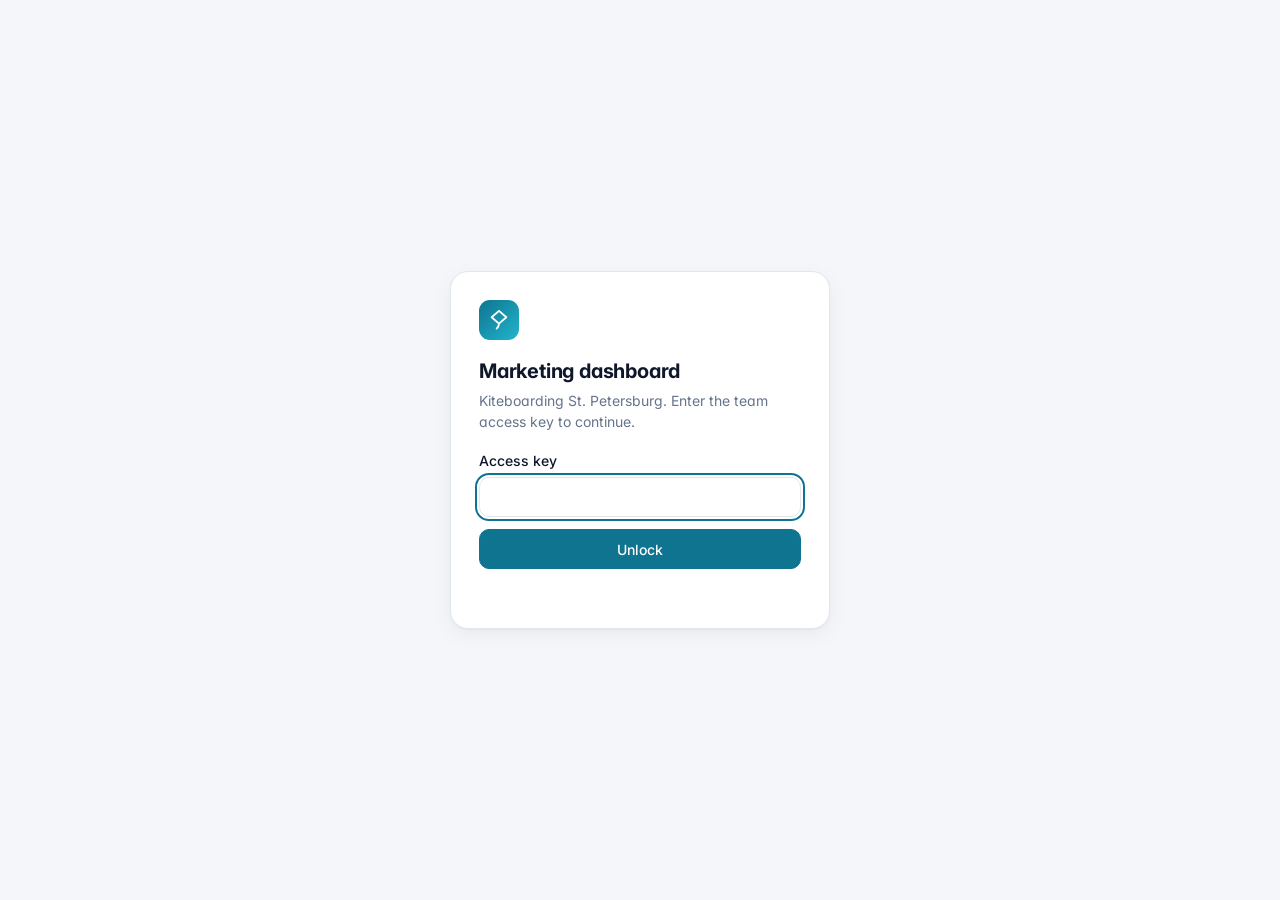
==== marketing.html @ b433991a "Add a marketing dashboard page with Completed switches marketing.html reads the marketing tab throug" ====
<!doctype html>
<html lang="en">
<head>
<meta charset="utf-8">
<meta name="viewport" content="width=device-width, initial-scale=1">
<meta name="robots" content="noindex, nofollow">
<meta name="color-scheme" content="light dark">
<title>KSP Marketing Dashboard</title>
<link rel="preconnect" href="https://fonts.googleapis.com">
<link rel="preconnect" href="https://fonts.gstatic.com" crossorigin>
<link rel="stylesheet" href="https://fonts.googleapis.com/css2?family=Inter:wght@400;500;600;700&display=swap">
<style>
  :root {
    --bg: #f4f6f9;
    --surface: #ffffff;
    --surface-2: #f1f4f8;
    --border: #e2e7ee;
    --text: #0f172a;
    --muted: #64748b;
    --accent: #0e7490;
    --accent-hover: #0b5f76;
    --accent-soft: #e2f3f7;
    --on-accent: #ffffff;
    --shadow: 0 1px 2px rgba(15, 23, 42, .04), 0 6px 20px rgba(15, 23, 42, .05);
    --radius: 14px;
    --info: #1d4ed8;   --info-soft: #dbeafe;
    --ok: #15803d;     --ok-soft: #dcfce7;
    --warn: #b45309;   --warn-soft: #fef3c7;
    --danger: #b91c1c; --danger-soft: #fee2e2;
    --neutral: #475569; --neutral-soft: #e9edf2;
    /* Instructor colors */
    --green: #15803d;  --green-soft: #dcfce7;
    --blue: #1d4ed8;   --blue-soft: #dbeafe;
    --purple: #7e22ce; --purple-soft: #f3e8ff;
    --orange: #c2410c; --orange-soft: #ffedd5;
    --pink: #be185d;   --pink-soft: #fce7f3;
    --teal: #0f766e;   --teal-soft: #ccfbf1;
  }
  @media (prefers-color-scheme: dark) {
    :root {
      --bg: #0b1220;
      --surface: #111a2b;
      --surface-2: #17223a;
      --border: #24324d;
      --text: #e6edf6;
      --muted: #91a3bb;
      --accent: #22b5cc;
      --accent-hover: #47c6da;
      --accent-soft: rgba(34, 181, 204, .14);
      --on-accent: #062029;
      --shadow: 0 1px 2px rgba(0, 0, 0, .3), 0 6px 20px rgba(0, 0, 0, .25);
      --info: #93c5fd;   --info-soft: rgba(59, 130, 246, .18);
      --ok: #86efac;     --ok-soft: rgba(34, 197, 94, .16);
      --warn: #fcd34d;   --warn-soft: rgba(245, 158, 11, .16);
      --danger: #fca5a5; --danger-soft: rgba(239, 68, 68, .16);
      --neutral: #cbd5e1; --neutral-soft: rgba(148, 163, 184, .16);
      --green: #86efac;  --green-soft: rgba(34, 197, 94, .18);
      --blue: #93c5fd;   --blue-soft: rgba(59, 130, 246, .2);
      --purple: #d8b4fe; --purple-soft: rgba(168, 85, 247, .2);
      --orange: #fdba74; --orange-soft: rgba(249, 115, 22, .18);
      --pink: #f9a8d4;   --pink-soft: rgba(236, 72, 153, .18);
      --teal: #5eead4;   --teal-soft: rgba(20, 184, 166, .18);
    }
  }

  * { box-sizing: border-box; }
  html { -webkit-text-size-adjust: 100%; }
  body {
    margin: 0;
    background: var(--bg);
    color: var(--text);
    font: 14px/1.5 Inter, ui-sans-serif, system-ui, -apple-system, "Segoe UI", Roboto, sans-serif;
    font-feature-settings: "cv11", "ss01";
    -webkit-font-smoothing: antialiased;
  }
  a { color: var(--accent); text-decoration: none; }
  a:hover { text-decoration: underline; }
  button, input, select, textarea { font: inherit; color: inherit; }
  [hidden] { display: none !important; }
  .wrap { max-width: 1280px; margin: 0 auto; padding: 24px; }

  /* Buttons */
  .btn {
    display: inline-flex; align-items: center; gap: 6px;
    height: 36px; padding: 0 14px;
    border: 1px solid var(--border); border-radius: 10px;
    background: var(--surface); color: var(--text);
    font-weight: 500; cursor: pointer; white-space: nowrap;
    transition: background .15s, border-color .15s;
  }
  .btn:hover { background: var(--surface-2); }
  .btn:focus-visible, select:focus-visible, input:focus-visible { outline: 2px solid var(--accent); outline-offset: 2px; }
  .btn-primary { background: var(--accent); border-color: var(--accent); color: var(--on-accent); }
  .btn-primary:hover { background: var(--accent-hover); }
  .btn svg { width: 16px; height: 16px; }
  .btn.is-loading svg { animation: spin .8s linear infinite; }
  .btn-icon { width: 36px; padding: 0; justify-content: center; }
  @keyframes spin { to { transform: rotate(360deg); } }

  /* Key gate */
  .gate { min-height: 100vh; display: grid; place-items: center; padding: 24px 16px; }
  .gate-card {
    width: 100%; max-width: 380px; padding: 28px;
    background: var(--surface); border: 1px solid var(--border);
    border-radius: 18px; box-shadow: var(--shadow);
  }
  .gate-card h1 { margin: 16px 0 4px; font-size: 20px; letter-spacing: -.01em; }
  .gate-card p { margin: 0 0 18px; color: var(--muted); }
  .gate-card label { display: block; font-weight: 500; margin-bottom: 6px; }
  .gate-card .btn { width: 100%; justify-content: center; margin-top: 12px; height: 40px; }
  .gate-error { color: var(--danger); margin-top: 10px; min-height: 1.5em; }
  .field {
    width: 100%; height: 40px; padding: 0 12px;
    border: 1px solid var(--border); border-radius: 10px;
    background: var(--surface); color: var(--text);
  }

  /* Header */
  .logo {
    width: 40px; height: 40px; flex: none; border-radius: 11px;
    display: grid; place-items: center;
    background: linear-gradient(135deg, #0e7490, #22b5cc); color: #fff;
  }
  .logo svg { width: 22px; height: 22px; }
  .topbar { display: flex; align-items: center; justify-content: space-between; gap: 16px; flex-wrap: wrap; margin-bottom: 20px; }
  .brand { display: flex; align-items: center; gap: 12px; min-width: 0; }
  .brand h1 { margin: 0; font-size: 20px; line-height: 1.2; letter-spacing: -.015em; }
  .brand-sub { color: var(--muted); font-size: 13px; }
  .actions { display: flex; align-items: center; gap: 8px; flex-wrap: wrap; }

  .banner {
    display: flex; gap: 10px; align-items: flex-start;
    padding: 10px 14px; margin-bottom: 16px; border-radius: 12px;
    background: var(--warn-soft); color: var(--warn); font-weight: 500;
  }
  .banner.error { background: var(--danger-soft); color: var(--danger); }
  .banner svg { width: 18px; height: 18px; flex: none; margin-top: 1px; }

  /* KPIs */
  .kpis { display: grid; grid-template-columns: repeat(4, minmax(0, 1fr)); gap: 16px; margin-bottom: 20px; }
  .kpi {
    background: var(--surface); border: 1px solid var(--border); border-radius: var(--radius);
    box-shadow: var(--shadow); padding: 16px 18px; min-width: 0;
  }
  .kpi-label { color: var(--muted); font-size: 13px; font-weight: 500; }
  .kpi-value { font-size: 30px; font-weight: 700; letter-spacing: -.02em; line-height: 1.2; margin-top: 4px; font-variant-numeric: tabular-nums; }
  .kpi-sub { color: var(--muted); font-size: 12.5px; margin-top: 2px; overflow-wrap: anywhere; }
  .kpi-accent .kpi-value { color: var(--accent); }

  /* Panels */
  .panel {
    background: var(--surface); border: 1px solid var(--border); border-radius: var(--radius);
    box-shadow: var(--shadow); min-width: 0; display: flex; flex-direction: column;
    margin-bottom: 20px;
  }
  .panel-head {
    display: flex; align-items: center; justify-content: space-between; gap: 12px; flex-wrap: wrap;
    padding: 16px 18px 12px;
  }
  .panel-head h2 { margin: 0; font-size: 15px; font-weight: 600; letter-spacing: -.005em; }
  .count { color: var(--muted); font-weight: 500; font-size: 13px; margin-left: 6px; }
  .filters { display: flex; gap: 10px; padding: 0 18px 12px; }
  .search { position: relative; flex: 1; min-width: 0; }
  .search svg { position: absolute; left: 12px; top: 11px; width: 16px; height: 16px; color: var(--muted); pointer-events: none; }
  .search .field { height: 38px; padding-left: 36px; background: var(--surface-2); border-color: transparent; }
  .search .field:focus { background: var(--surface); border-color: var(--border); }
  .status-filter { height: 38px; padding: 0 10px; border: 1px solid transparent; border-radius: 10px; background: var(--surface-2); color: var(--text); max-width: 45%; }
  .panel-body { padding: 0 18px 18px; min-width: 0; }
  .empty { color: var(--muted); padding: 24px 0; text-align: center; }
  .note-error { color: var(--danger); padding: 16px 0; }
  .pill {
    flex: none; display: inline-block; padding: 2px 10px; border-radius: 999px;
    font-size: 12px; font-weight: 600; background: var(--neutral-soft); color: var(--neutral);
  }
  .pill.info { background: var(--info-soft); color: var(--info); }
  .pill.ok { background: var(--ok-soft); color: var(--ok); }
  .pill.warn { background: var(--warn-soft); color: var(--warn); }
  .pill.danger { background: var(--danger-soft); color: var(--danger); }
  .footer { color: var(--muted); font-size: 12.5px; text-align: center; padding: 8px 0 24px; }

  /* Filters row */
  .toolbar { display: flex; flex-wrap: wrap; align-items: center; gap: 10px; margin-bottom: 20px; }
  .toolbar label { display: inline-flex; align-items: center; gap: 8px; color: var(--muted); font-weight: 500; }
  .toolbar select { height: 36px; padding: 0 10px; border: 1px solid var(--border); border-radius: 10px; background: var(--surface); color: var(--text); max-width: 220px; }
  .toolbar .source { margin-left: auto; color: var(--muted); font-size: 13px; overflow-wrap: anywhere; }
  .kpi-sub .up, .kpi-sub .down { font-weight: 600; color: var(--text); }

  /* Charts */
  .chart { position: relative; }
  .bars { position: relative; display: flex; align-items: flex-end; gap: 2px; height: 220px; margin-left: 48px; border-bottom: 1px solid var(--border); }
  .gridline { position: absolute; left: 0; right: 0; border-top: 1px dashed var(--border); pointer-events: none; }
  .gridline span { position: absolute; right: calc(100% + 8px); top: -9px; font-size: 12px; color: var(--muted); white-space: nowrap; font-variant-numeric: tabular-nums; }
  .bar { position: relative; flex: 1; min-width: 0; height: 100%; display: flex; align-items: flex-end; cursor: default; }
  .bar i { display: block; width: 100%; max-width: 48px; margin: 0 auto; min-height: 1px; border-radius: 4px 4px 0 0; background: var(--accent); }
  .bar:hover i, .bar:focus-visible i { background: var(--accent-hover); }
  .bar:focus-visible { outline: 2px solid var(--accent); outline-offset: 2px; }
  .xlabels { position: relative; height: 20px; margin-left: 48px; margin-top: 6px; font-size: 12px; color: var(--muted); }
  .xlabels span { position: absolute; top: 0; transform: translateX(-50%); white-space: nowrap; }
  .xlabels span:first-child { transform: none; }
  .xlabels span:last-child { transform: translateX(-100%); }
  .tip {
    position: absolute; z-index: 5; pointer-events: none; padding: 6px 10px; border-radius: 8px;
    background: var(--text); color: var(--bg); font-size: 12.5px; white-space: nowrap; box-shadow: var(--shadow);
  }
  .tip b { font-weight: 600; }

  .hbars { list-style: none; margin: 0; padding: 0; }
  .hbars li { display: grid; grid-template-columns: minmax(90px, 160px) minmax(0, 1fr) auto; align-items: center; gap: 12px; padding: 6px 0; }
  .hbars .name { overflow-wrap: anywhere; font-weight: 500; }
  .hbars .track { height: 14px; }
  .hbars .track i { display: block; height: 100%; min-width: 2px; border-radius: 0 4px 4px 0; background: var(--accent); }
  .hbars .val { font-variant-numeric: tabular-nums; font-weight: 600; text-align: right; }
  .hbars .share { color: var(--muted); font-weight: 500; margin-left: 6px; }
  .two { display: grid; grid-template-columns: minmax(0, 3fr) minmax(0, 2fr); gap: 20px; }
  .two > .panel { margin-bottom: 20px; }

  /* Table */
  .table-wrap { overflow-x: auto; border: 1px solid var(--border); border-radius: 12px; }
  table { width: 100%; border-collapse: collapse; font-size: 13px; }
  th, td { padding: 8px 12px; text-align: left; border-bottom: 1px solid var(--border); white-space: nowrap; }
  th { position: sticky; top: 0; background: var(--surface-2); font-weight: 600; color: var(--muted); }
  td.num, th.num { text-align: right; font-variant-numeric: tabular-nums; }
  td.wrap { white-space: normal; min-width: 180px; max-width: 360px; overflow-wrap: anywhere; }
  tbody tr:last-child td { border-bottom: 0; }
  tbody tr:hover td { background: var(--surface-2); }
  .more { color: var(--muted); font-size: 13px; padding-top: 10px; }

  /* Completed switch (same look as Jetski Needed on the team dashboard) */
  .seg { display: inline-flex; padding: 2px; border-radius: 10px; background: var(--surface-2); border: 1px solid var(--border); }
  .seg button {
    height: 26px; min-width: 44px; padding: 0 10px; border: 0; border-radius: 8px;
    background: transparent; color: var(--muted); font-weight: 600; cursor: pointer;
  }
  .seg button[aria-pressed="true"] { background: var(--surface); color: var(--text); box-shadow: 0 1px 2px rgba(15, 23, 42, .12); }
  .seg button[data-done="yes"][aria-pressed="true"] { background: var(--ok); color: var(--surface); }
  .seg button:disabled { cursor: default; opacity: .6; }
  .seg button:focus-visible { outline: 2px solid var(--accent); outline-offset: 2px; }
  tr.is-done td:not(.done-cell) { color: var(--muted); }
  td.done-cell { width: 1%; }
  .team-msg { padding: 0 18px 10px; font-size: 12.5px; color: var(--danger); }
  .team-msg:empty { display: none; }

  @media (max-width: 960px) {
    .kpis { grid-template-columns: repeat(2, minmax(0, 1fr)); }
    .two { grid-template-columns: minmax(0, 1fr); gap: 0; }
  }
  @media (max-width: 640px) {
    .wrap { padding: 16px; }
    .kpis { gap: 10px; margin-bottom: 16px; }
    .kpi { padding: 12px 14px; }
    .kpi-value { font-size: 24px; }
    .panel, .two > .panel { margin-bottom: 16px; }
    .panel-head { padding: 14px 14px 10px; }
    .filters { padding: 0 14px 10px; }
    .panel-body { padding: 0 14px 14px; }
    .brand h1 { font-size: 17px; }
    .actions { width: 100%; }
    .actions .updated { flex: 1; }
    .toolbar { gap: 8px; }
    .toolbar label { flex: 1 1 100%; justify-content: space-between; }
    .toolbar select { width: 62%; max-width: none; min-width: 0; }
    .toolbar .source { margin-left: 0; width: 100%; }
    .bars { height: 180px; margin-left: 40px; gap: 1px; }
    .xlabels { margin-left: 40px; }
    .hbars li { grid-template-columns: minmax(70px, 110px) minmax(0, 1fr) auto; gap: 8px; }
  }
</style>
</head>
<body>

<!-- Key gate -->
<div class="gate" id="gate" hidden>
  <form class="gate-card" id="gate-form" autocomplete="off">
    <div class="logo" aria-hidden="true">
      <svg viewBox="0 0 24 24" fill="none" stroke="currentColor" stroke-width="2" stroke-linejoin="round"><path d="M12 2 20 9l-8 7-8-7 8-7Z"/><path d="M12 16c0 2-1 4-3 6"/></svg>
    </div>
    <h1>Marketing dashboard</h1>
    <p>Kiteboarding St. Petersburg. Enter the team access key to continue.</p>
    <label for="gate-key">Access key</label>
    <input class="field" id="gate-key" type="password" autocomplete="current-password" required>
    <button class="btn btn-primary" type="submit">Unlock</button>
    <div class="gate-error" id="gate-error" role="alert"></div>
  </form>
</div>

<!-- Dashboard -->
<div class="wrap" id="app" hidden>
  <header class="topbar">
    <div class="brand">
      <div class="logo" aria-hidden="true">
        <svg viewBox="0 0 24 24" fill="none" stroke="currentColor" stroke-width="2" stroke-linejoin="round"><path d="M12 2 20 9l-8 7-8-7 8-7Z"/><path d="M12 16c0 2-1 4-3 6"/></svg>
      </div>
      <div>
        <h1>Kiteboarding St. Petersburg</h1>
        <div class="brand-sub">Marketing dashboard</div>
      </div>
    </div>
    <div class="actions">
      <span class="brand-sub updated" id="updated"></span>
      <a class="btn" href="./" id="team-link">Team dashboard</a>
      <button class="btn" type="button" id="refresh-btn">
        <svg viewBox="0 0 24 24" fill="none" stroke="currentColor" stroke-width="2" stroke-linecap="round" stroke-linejoin="round" aria-hidden="true"><path d="M21 12a9 9 0 1 1-2.64-6.36"/><path d="M21 3v6h-6"/></svg>
        Refresh
      </button>
      <button class="btn" type="button" id="lock-btn">
        <svg viewBox="0 0 24 24" fill="none" stroke="currentColor" stroke-width="2" stroke-linecap="round" stroke-linejoin="round" aria-hidden="true"><rect x="4" y="11" width="16" height="10" rx="2"/><path d="M8 11V7a4 4 0 0 1 8 0v4"/></svg>
        Lock
      </button>
    </div>
  </header>

  <div class="banner" id="demo-banner" hidden>
    <svg viewBox="0 0 24 24" fill="none" stroke="currentColor" stroke-width="2" stroke-linecap="round" aria-hidden="true"><circle cx="12" cy="12" r="9"/><path d="M12 8v5M12 16h.01"/></svg>
    <span>Demo mode: this is sample data, not your real spreadsheet.</span>
  </div>
  <div class="banner error" id="error-banner" role="alert" hidden>
    <svg viewBox="0 0 24 24" fill="none" stroke="currentColor" stroke-width="2" stroke-linecap="round" aria-hidden="true"><circle cx="12" cy="12" r="9"/><path d="M12 8v5M12 16h.01"/></svg>
    <span id="error-text"></span>
  </div>

  <div class="toolbar" id="toolbar">
    <label id="range-wrap">Period
      <select id="range">
        <option value="7">Last 7 days</option>
        <option value="30">Last 30 days</option>
        <option value="90">Last 90 days</option>
        <option value="365">Last 12 months</option>
        <option value="ytd">This year</option>
        <option value="all">All time</option>
      </select>
    </label>
    <label id="metric-wrap">Chart
      <select id="metric"></select>
    </label>
    <label id="group-wrap">Break down by
      <select id="group"></select>
    </label>
    <span class="source" id="source"></span>
  </div>

  <section class="kpis" id="kpis" aria-label="Summary"></section>

  <div class="two">
    <section class="panel" aria-labelledby="trend-h" id="trend-panel">
      <div class="panel-head"><h2 id="trend-h">Over time</h2><span class="count" id="trend-sub"></span></div>
      <div class="panel-body"><div class="chart" id="trend"></div></div>
    </section>
    <section class="panel" aria-labelledby="split-h" id="split-panel">
      <div class="panel-head"><h2 id="split-h">Breakdown</h2><span class="count" id="split-sub"></span></div>
      <div class="panel-body"><ul class="hbars" id="split"></ul></div>
    </section>
  </div>

  <section class="panel" aria-labelledby="rows-h">
    <div class="panel-head"><h2 id="rows-h">Marketing data<span class="count" id="rows-count"></span></h2></div>
    <div class="filters">
      <div class="search">
        <svg viewBox="0 0 24 24" fill="none" stroke="currentColor" stroke-width="2" stroke-linecap="round" aria-hidden="true"><circle cx="11" cy="11" r="7"/><path d="m20 20-3.5-3.5"/></svg>
        <input class="field" id="rows-q" type="search" placeholder="Search" aria-label="Search marketing data">
      </div>
      <select class="status-filter" id="done-filter" aria-label="Filter by Completed">
        <option value="">All</option>
        <option value="no">Not completed</option>
        <option value="yes">Completed</option>
      </select>
    </div>
    <div class="team-msg" id="done-msg" role="alert"></div>
    <div class="panel-body"><div id="rows"></div></div>
  </section>

  <div class="footer">Marketing numbers come from the team Google Sheet. Press Refresh after you update it.</div>
</div>

<script>
(function () {
  'use strict';

  // The same Apps Script web app URL as index.html (it ends in /exec).
  const API_URL = 'https://script.google.com/macros/s/AKfycbxNeYvWP2KLU87YefQ8ZaTlT-Hw2MQ_s9PDlbGab4CHATvuPpInMYP46A1dcpsrS7k/exec';

  // Shared with the team dashboard, so one unlock opens both pages.
  const KEY_STORAGE = 'ksp-dashboard-key';
  const NAME_STORAGE = 'ksp-dashboard-name'; // the name typed on the team dashboard
  const VIEW_STORAGE = 'ksp-marketing-view';
  const DAY_MS = 864e5;
  const TABLE_LIMIT = 300;

  const params = new URLSearchParams(location.search);
  const API_READY = /^https:\/\/\S+$/.test(API_URL.trim());
  const DEMO = params.has('demo') || !API_READY;

  const $ = (id) => document.getElementById(id);
  const state = { model: null, loading: false, saving: {} };
  let memKey = '';

  // ---------- Storage (every call guarded) ----------
  const keyStore = {
    get() { try { return localStorage.getItem(KEY_STORAGE) || ''; } catch (e) { return ''; } },
    set(v) { try { localStorage.setItem(KEY_STORAGE, v); } catch (e) { /* private mode etc. */ } },
    clear() { try { localStorage.removeItem(KEY_STORAGE); } catch (e) { /* ignore */ } }
  };
  const getKey = () => memKey || keyStore.get();
  const viewStore = {
    get() { try { return JSON.parse(localStorage.getItem(VIEW_STORAGE) || '{}') || {}; } catch (e) { return {}; } },
    set(v) { try { localStorage.setItem(VIEW_STORAGE, JSON.stringify(v)); } catch (e) { /* ignore */ } }
  };
  let view = viewStore.get();
  const myName = () => { try { return localStorage.getItem(NAME_STORAGE) || ''; } catch (e) { return ''; } };

  // ---------- Helpers ----------
  function esc(v) {
    return String(v == null ? '' : v).replace(/[&<>"']/g, (c) =>
      ({ '&': '&amp;', '<': '&lt;', '>': '&gt;', '"': '&quot;', "'": '&#39;' })[c]);
  }
  const pad = (n) => String(n).padStart(2, '0');
  const startOfDay = (d) => new Date(d.getFullYear(), d.getMonth(), d.getDate());
  const addDays = (d, n) => new Date(d.getFullYear(), d.getMonth(), d.getDate() + n);
  const isBlank = (v) => v == null || String(v).trim() === '';
  const norm = (h) => String(h).toLowerCase().replace(/[_\s]+/g, ' ').trim();

  // Parses yyyy-MM-dd[THH:mm[:ss]] (what the API sends), M/D/YYYY, or anything Date can read.
  function parseDate(v) {
    if (isBlank(v) || typeof v === 'number') return null;
    const s = String(v).trim();
    let m = s.match(/^(\d{4})-(\d{1,2})-(\d{1,2})(?:[T ](\d{1,2}):(\d{2})(?::(\d{2}))?)?$/);
    if (m) return new Date(+m[1], m[2] - 1, +m[3], +(m[4] || 0), +(m[5] || 0), +(m[6] || 0));
    m = s.match(/^(\d{1,2})\/(\d{1,2})\/(\d{2}|\d{4})/);
    if (m) { let y = +m[3]; if (y < 100) y += 2000; return new Date(y, m[1] - 1, +m[2]); }
    if (!/\d{4}/.test(s)) return null; // avoid Date.parse guessing at things like "May 5"
    const t = Date.parse(s);
    return isNaN(t) ? null : new Date(t);
  }

  // "$1,200", "3.4%", "1,024" and plain numbers; anything else is null.
  function parseNum(v) {
    if (typeof v === 'number') return isFinite(v) ? v : null;
    if (isBlank(v)) return null;
    const s = String(v).trim().replace(/[$,\s]/g, '').replace(/%$/, '');
    if (!/^-?\d+(\.\d+)?$/.test(s) && !/^-?\.\d+$/.test(s)) return null;
    return parseFloat(s);
  }

  const fmt = (d, opts) => d.toLocaleString('en-US', opts);
  const thisYear = new Date().getFullYear();
  function fmtDay(d, forceYear) {
    const o = { month: 'short', day: 'numeric' };
    if (forceYear || d.getFullYear() !== thisYear) o.year = 'numeric';
    return fmt(d, o);
  }
  function fmtTime(d) { return fmt(d, { hour: 'numeric', minute: '2-digit' }); }

  function fmtNum(n, metric, compact) {
    if (n == null || !isFinite(n)) return '–';
    const money = metric && metric.money;
    const pct = metric && metric.pct;
    const abs = Math.abs(n);
    // Whole numbers stay whole ($157, 2,512); fractions get 1-2 decimals.
    let digits = 0;
    if (n % 1) digits = money || abs < 10 ? 2 : 1;
    let s;
    if (compact && abs >= 10000) {
      s = new Intl.NumberFormat('en-US', { notation: 'compact', maximumFractionDigits: 1 }).format(n);
    } else {
      s = n.toLocaleString('en-US', { minimumFractionDigits: money ? digits : 0, maximumFractionDigits: digits });
    }
    if (money) s = (n < 0 ? '-$' : '$') + s.replace('-', '');
    if (pct) s += '%';
    return s;
  }

  function findCol(cols, patterns) {
    for (const p of patterns) {
      const hit = cols.find((c) => p.test(norm(c.name)));
      if (hit) return hit;
    }
    return null;
  }

  // ---------- Model ----------
  // Works out from the headers and values which column is the date, which
  // are numbers worth charting and which one splits rows into groups.
  const METRIC_ORDER = [
    /spend|cost|budget|ad ?spend/, /lead|inquir|enquir|sign ?up|form/, /booking|booked|conversion|sale|revenue|purchase/,
    /click/, /impression|reach|view|visit|session/, /follower|subscriber|fan|member/, /engag|like|comment|share|save/
  ];
  const AVG_RE = /rate|ctr|%|percent|avg|average|\bcpc\b|\bcpm\b|\bcpl\b|cost per|per lead|per click|roas|\broi\b/;
  const LAST_RE = /follower|subscriber|fans|members|audience|list size|page likes/;
  const MONEY_RE = /spend|cost|budget|revenue|sales|price|\$|\bcpc\b|\bcpm\b|\bcpl\b|amount|paid|income/;
  const GROUP_RE = [/channel|platform|network|social/, /source|medium|utm/, /campaign/, /type|category|format|content/];

  function buildModel(data) {
    const t = data.marketing || {};
    const headers = t.headers || [];
    const raw = t.rows || [];
    const cols = headers.map((name) => {
      let filled = 0, nums = 0, dates = 0, money = 0, pct = 0;
      const seen = {};
      raw.forEach((r) => {
        const v = r[name];
        if (isBlank(v)) return;
        filled++;
        const s = String(v).trim();
        seen[s.toLowerCase()] = true;
        if (parseNum(v) != null) { nums++; if (/^-?\$/.test(s)) money++; if (/%$/.test(s)) pct++; }
        else if (parseDate(v)) dates++;
      });
      return { name, filled, distinct: Object.keys(seen).length,
        isNum: filled > 0 && nums / filled >= 0.7, isDate: filled > 0 && dates / filled >= 0.6,
        moneyVals: nums && money / nums > 0.5, pctVals: nums && pct / nums > 0.5 };
    });

    const dateCands = cols.filter((c) => c.isDate);
    const dateCol = findCol(dateCands, [/^date$/, /\bdate\b/, /week/, /month/, /\bday\b/, /period|posted|published|start|sent/]) || dateCands[0] || null;

    const metrics = cols.filter((c) => c.isNum && c !== dateCol && !/\b(id|year|#|no\.?|number|zip|phone)\b/.test(norm(c.name)))
      .map((c) => {
        const n = norm(c.name);
        const pct = c.pctVals || /rate|ctr|%|percent/.test(n);
        return { name: c.name, money: !pct && (c.moneyVals || MONEY_RE.test(n)), pct,
          agg: AVG_RE.test(n) || pct ? 'avg' : LAST_RE.test(n) ? 'last' : 'sum' };
      });
    metrics.forEach((m) => {
      const n = norm(m.name);
      const i = METRIC_ORDER.findIndex((p) => p.test(n));
      m.rank = i < 0 ? METRIC_ORDER.length : i;
    });
    const ranked = metrics.slice().sort((a, b) => a.rank - b.rank);

    const groupCands = cols.filter((c) => !c.isNum && c !== dateCol && c.distinct >= 2 && c.distinct <= 20 &&
      c.distinct < Math.max(3, c.filled * 0.8));
    const groupGuess = findCol(groupCands, GROUP_RE) || groupCands[0] || null;
    const textCols = cols.filter((c) => !c.isNum && c !== dateCol && c.filled);
    const titleCol = findCol(textCols, [/task|title|post|item|idea|to ?do/, /campaign|name|description|content|caption|topic/]) ||
      textCols.find((c) => c !== groupGuess) || textCols[0] || null;

    // Each row's Completed switch is keyed by its date, title and group, so
    // it stays with the row when numbers change or rows are added.
    const used = {};
    const rowId = (r) => {
      const parts = [dateCol && r[dateCol.name], titleCol && r[titleCol.name], groupGuess && groupGuess !== titleCol && r[groupGuess.name]]
        .filter((v) => !isBlank(v));
      const base = (parts.length ? parts : textCols.map((c) => r[c.name]).filter((v) => !isBlank(v)))
        .map((v) => String(v).trim().toLowerCase().replace(/\s+/g, ' ')).join('|').slice(0, 280) || 'row';
      used[base] = (used[base] || 0) + 1;
      return used[base] > 1 ? base + '#' + used[base] : base;
    };
    const done = data.done || {};

    const rows = raw.map((r, i) => {
      const date = dateCol ? parseDate(r[dateCol.name]) : null;
      const vals = {};
      metrics.forEach((m) => { vals[m.name] = parseNum(r[m.name]); });
      const hay = headers.map((h) => String(r[h] == null ? '' : r[h])).join(' ').toLowerCase();
      const id = rowId(r);
      const rec = done[id];
      const item = [titleCol && r[titleCol.name], dateCol && r[dateCol.name]].filter((v) => !isBlank(v)).join(' · ') || id;
      return { i, id, item, raw: r, date: date ? startOfDay(date) : null, vals, hay, done: !!(rec && rec.done), doneBy: rec ? rec.by : '', doneAt: rec ? rec.updated : '' };
    });

    // Spacing between entries tells daily, weekly or monthly data apart.
    const days = Array.from(new Set(rows.filter((r) => r.date).map((r) => r.date.getTime()))).sort((a, b) => a - b);
    let gap = Infinity;
    for (let i = 1; i < days.length; i++) gap = Math.min(gap, Math.round((days[i] - days[i - 1]) / DAY_MS));

    return {
      headers, rows, metrics, ranked, dateCol: dateCol && dateCol.name, groups: groupCands.map((c) => c.name),
      groupGuess: groupGuess && groupGuess.name, gap,
      lastDate: days.length ? new Date(days[days.length - 1]) : null,
      firstDate: days.length ? new Date(days[0]) : null,
      error: t.error || '', tab: t.tab || '', file: t.file || '',
      missing: !data.marketing,
      doneReady: DEMO || !!data.done,
      updated: data.updated ? parseDate(data.updated) : null
    };
  }

  // Sum, average, or latest value (per group, then added up) of one metric.
  function aggregate(rows, metric, groupCol) {
    const vals = rows.filter((r) => r.vals[metric.name] != null);
    if (!vals.length) return null;
    if (metric.agg === 'sum') return vals.reduce((s, r) => s + r.vals[metric.name], 0);
    if (metric.agg === 'avg') return vals.reduce((s, r) => s + r.vals[metric.name], 0) / vals.length;
    const latest = {};
    vals.forEach((r) => {
      const g = groupCol ? String(r.raw[groupCol] || '') : '';
      const cur = latest[g];
      if (!cur || (r.date && (!cur.date || r.date >= cur.date)) || (!r.date && !cur.date && r.i > cur.i)) latest[g] = r;
    });
    return Object.keys(latest).reduce((s, g) => s + latest[g].vals[metric.name], 0);
  }

  // [from, to) for the chosen period, plus the period before it. "Last 30
  // days" runs to today, and also keeps rows dated later (planned posts).
  function periodBounds(m, range) {
    if (!m.lastDate || range === 'all') return null;
    const today = addDays(startOfDay(new Date()), 1);
    const to = m.lastDate >= today ? addDays(m.lastDate, 1) : today;
    if (range === 'ytd') {
      const y = today.getFullYear();
      return { from: new Date(y, 0, 1), to, prevFrom: new Date(y - 1, 0, 1), prevTo: new Date(y - 1, today.getMonth(), today.getDate()) };
    }
    const n = +range;
    const from = addDays(today, -n);
    return { from, to, prevFrom: addDays(from, -n), prevTo: from };
  }
  const inRange = (r, a, b) => r.date && r.date >= a && r.date < b;

  // ---------- Rendering ----------
  function currentView() {
    const m = state.model;
    const metric = m.metrics.find((x) => x.name === view.metric) || m.ranked[0] || null;
    const group = view.group === '' ? '' : (m.groups.indexOf(view.group) >= 0 ? view.group : (m.groupGuess || ''));
    let range = view.range || '90';
    const b = m.dateCol ? periodBounds(m, range) : null;
    const rows = b ? m.rows.filter((r) => inRange(r, b.from, b.to)) : m.rows;
    // Rows with no date (not scheduled yet) always stay in the list.
    const listRows = b ? m.rows.filter((r) => !r.date || inRange(r, b.from, b.to)) : m.rows;
    return { metric, group, range, bounds: b, rows, listRows };
  }

  function render() {
    const m = state.model;
    if (!m) return;
    $('updated').textContent = m.updated ? 'Updated ' + fmtDay(m.updated) + ', ' + fmtTime(m.updated) : '';
    $('source').textContent = m.tab ? 'From ' + (m.file ? m.file + ' › ' : '') + m.tab : '';
    if (!m.missing && !m.doneReady) {
      showError('Update the dashboard script to use the Completed switches (see “Marketing dashboard” in the README).');
    } else if (m.missing) {
      showError('The dashboard script doesn’t send marketing data yet. Paste the new dashboard-api.gs into Apps Script and deploy a new version (see “Marketing dashboard” in the README).');
    } else if (m.error) {
      showError(m.error);
    }

    // Controls
    $('range-wrap').hidden = !m.dateCol;
    $('range').value = view.range || '90';
    $('metric-wrap').hidden = !m.metrics.length;
    $('metric').innerHTML = m.ranked.map((x) => '<option value="' + esc(x.name) + '">' + esc(x.name) + '</option>').join('');
    $('group-wrap').hidden = !m.groups.length || !m.metrics.length;
    $('group').innerHTML = '<option value="">Nothing</option>' + m.groups.map((g) => '<option value="' + esc(g) + '">' + esc(g) + '</option>').join('');
    const v = currentView();
    if (v.metric) $('metric').value = v.metric.name;
    $('group').value = v.group;

    renderKpis(v);
    renderTrend(v);
    renderSplit(v);
    renderRows(v);
  }

  function periodLabel(range) {
    return { '7': 'last 7 days', '30': 'last 30 days', '90': 'last 90 days', '365': 'last 12 months', ytd: 'this year', all: 'all time' }[range] || '';
  }

  function renderKpis(v) {
    const m = state.model;
    const b = v.bounds;
    const prev = b ? m.rows.filter((r) => inRange(r, b.prevFrom, b.prevTo)) : [];
    const tiles = [];
    const picks = m.ranked.slice(0, 3);
    const spend = m.metrics.find((x) => x.money && x.agg === 'sum' && /spend|cost|budget/.test(norm(x.name)));
    const leads = m.metrics.find((x) => x.agg === 'sum' && /lead|inquir|enquir|sign ?up/.test(norm(x.name)));
    const cpl = spend && leads && !m.metrics.some((x) => /cost per lead|\bcpl\b/.test(norm(x.name)));
    if (cpl && picks.length === 3) picks.pop();

    const label = b ? periodLabel(v.range) : (m.dateCol ? 'all time' : 'all rows');
    function change(now, before) {
      if (!b || now == null || before == null || before === 0) return '';
      const pctChg = Math.round((now - before) / Math.abs(before) * 100);
      const arrow = pctChg > 0 ? '▲' : pctChg < 0 ? '▼' : '';
      return ' · <span class="' + (pctChg >= 0 ? 'up' : 'down') + '">' + arrow + ' ' + Math.abs(pctChg) + '%</span> vs previous';
    }
    picks.forEach((x, i) => {
      const now = aggregate(v.rows, x, v.group || m.groupGuess);
      const before = b ? aggregate(prev, x, v.group || m.groupGuess) : null;
      const how = x.agg === 'avg' ? 'Average, ' : x.agg === 'last' ? 'Latest, ' : '';
      tiles.push({ label: x.name, value: fmtNum(now, x), sub: esc(how + label) + change(now, before), accent: i === 0 });
    });
    if (cpl) {
      const per = (rows) => { const s = aggregate(rows, spend), l = aggregate(rows, leads); return s != null && l ? s / l : null; };
      const now = per(v.rows);
      tiles.push({ label: 'Cost per ' + leads.name.replace(/s$/i, '').toLowerCase(), value: fmtNum(now, { money: true }),
        sub: esc(spend.name + ' ÷ ' + leads.name) + change(now, b ? per(prev) : null) });
    }
    const doneCount = v.listRows.filter((r) => r.done).length;
    tiles.push({ label: 'Completed', value: doneCount + ' of ' + v.listRows.length,
      sub: v.listRows.length ? Math.round(doneCount / v.listRows.length * 100) + '% marked Yes, ' + esc(label) : (m.error ? 'Couldn’t read the marketing tab' : 'No rows ' + esc(label)) });
    $('kpis').innerHTML = tiles.map((t) =>
      '<div class="kpi' + (t.accent ? ' kpi-accent' : '') + '"><div class="kpi-label">' + esc(t.label) +
      '</div><div class="kpi-value">' + esc(t.value) + '</div><div class="kpi-sub">' + t.sub + '</div></div>').join('');
  }

  // Buckets the period into days, weeks (from Monday) or months.
  function buckets(v) {
    const m = state.model;
    const dated = v.rows.filter((r) => r.date);
    if (!dated.length) return null;
    const from = v.bounds ? v.bounds.from : m.firstDate;
    const to = v.bounds ? addDays(v.bounds.to, -1) : m.lastDate;
    const span = Math.round((to - from) / DAY_MS) + 1;
    let unit = m.gap >= 28 ? 'month' : m.gap >= 7 ? 'week' : 'day';
    if (unit === 'day' && span > 45) unit = 'week';
    if (unit === 'week' && span > 26 * 7) unit = 'month';
    const keyOf = (d) => {
      if (unit === 'month') return new Date(d.getFullYear(), d.getMonth(), 1);
      if (unit === 'week') return addDays(d, -((d.getDay() + 6) % 7));
      return d;
    };
    const step = (d) => unit === 'month' ? new Date(d.getFullYear(), d.getMonth() + 1, 1) : addDays(d, unit === 'week' ? 7 : 1);
    const list = [];
    for (let d = keyOf(from); d <= to; d = step(d)) list.push({ start: d, rows: [] });
    const index = {};
    list.forEach((x) => { index[x.start.getTime()] = x; });
    dated.forEach((r) => { const x = index[keyOf(r.date).getTime()]; if (x) x.rows.push(r); });
    // A week or month that only partly falls in the period can start empty.
    while (list.length > 1 && !list[0].rows.length) list.shift();
    return { unit, list };
  }

  function bucketLabel(d, unit, long) {
    if (unit === 'month') return fmt(d, { month: 'short', year: long || d.getFullYear() !== thisYear ? 'numeric' : undefined });
    return (unit === 'week' && long ? 'Week of ' : '') + fmtDay(d, long && d.getFullYear() !== thisYear);
  }

  function niceMax(n) {
    if (!(n > 0)) return 1;
    const p = Math.pow(10, Math.floor(Math.log10(n)));
    const f = n / p;
    return (f <= 1 ? 1 : f <= 2 ? 2 : f <= 2.5 ? 2.5 : f <= 5 ? 5 : 10) * p;
  }

  function renderTrend(v) {
    const m = state.model;
    const box = $('trend');
    const show = m.dateCol && v.metric;
    $('trend-panel').hidden = !show;
    if (!show) return;
    const bk = buckets(v);
    $('trend-h').textContent = v.metric.name + ' over time';
    if (!bk) { box.innerHTML = '<div class="empty">No entries in this period.</div>'; $('trend-sub').textContent = ''; return; }
    $('trend-sub').textContent = 'By ' + bk.unit;
    const points = bk.list.map((x) => ({ start: x.start, value: aggregate(x.rows, v.metric, v.group || m.groupGuess) }));
    const top = niceMax(Math.max(0, ...points.map((p) => p.value || 0)));
    const ticks = [top, top / 2, 0];
    const n = points.length;
    const xIdx = n <= 3 ? points.map((_, i) => i) : [0, Math.floor((n - 1) / 2), n - 1];
    box.innerHTML =
      '<div class="bars" role="list" aria-label="' + esc(v.metric.name + ' by ' + bk.unit) + '">' +
      ticks.map((t) => '<div class="gridline" style="bottom:' + (t / top * 100) + '%"><span>' + esc(fmtNum(t, v.metric, true)) + '</span></div>').join('') +
      points.map((p, i) => {
        const h = p.value > 0 ? Math.max(0.5, p.value / top * 100) : 0;
        const text = bucketLabel(p.start, bk.unit, true) + ': ' + (p.value == null ? 'no entry' : fmtNum(p.value, v.metric));
        return '<div class="bar" role="listitem" tabindex="0" data-i="' + i + '" aria-label="' + esc(text) + '"><i style="height:' + h + '%"></i></div>';
      }).join('') + '</div>' +
      '<div class="xlabels" aria-hidden="true">' + xIdx.map((i) =>
        '<span style="left:' + ((i + 0.5) / n * 100) + '%">' + esc(bucketLabel(points[i].start, bk.unit)) + '</span>').join('') + '</div>' +
      '<div class="tip" id="tip" hidden></div>';
    box._points = points; box._unit = bk.unit; box._metric = v.metric;
  }

  function showTip(bar) {
    const box = $('trend');
    const p = box._points && box._points[+bar.dataset.i];
    const tip = $('tip');
    if (!p || !tip) return;
    tip.innerHTML = esc(bucketLabel(p.start, box._unit, true)) + '<br><b>' + esc(p.value == null ? 'No entry' : fmtNum(p.value, box._metric)) + '</b>';
    tip.hidden = false;
    const br = bar.getBoundingClientRect(), cr = box.getBoundingClientRect();
    const left = Math.min(Math.max(br.left - cr.left + br.width / 2 - tip.offsetWidth / 2, 0), cr.width - tip.offsetWidth);
    tip.style.left = left + 'px';
    tip.style.top = '-8px';
  }

  function renderSplit(v) {
    const m = state.model;
    const show = v.group && v.metric;
    $('split-panel').hidden = !show;
    $('trend-panel').parentNode.style.gridTemplateColumns = show && !$('trend-panel').hidden ? '' : 'minmax(0, 1fr)';
    if (!show) return;
    $('split-h').textContent = v.metric.name + ' by ' + v.group.toLowerCase();
    $('split-sub').textContent = v.bounds ? periodLabel(v.range) : '';
    const by = {};
    v.rows.forEach((r) => {
      const g = String(r.raw[v.group] == null ? '' : r.raw[v.group]).trim() || '(blank)';
      (by[g] = by[g] || []).push(r);
    });
    let items = Object.keys(by).map((g) => ({ name: g, value: aggregate(by[g], v.metric, v.group) }))
      .filter((x) => x.value != null).sort((a, b) => b.value - a.value);
    if (items.length > 8 && v.metric.agg !== 'avg') {
      const rest = items.slice(7);
      items = items.slice(0, 7).concat([{ name: 'Other (' + rest.length + ')', value: rest.reduce((s, x) => s + x.value, 0) }]);
    }
    const total = items.reduce((s, x) => s + Math.max(0, x.value), 0);
    const top = Math.max(0, ...items.map((x) => x.value));
    $('split').innerHTML = items.length ? items.map((x) =>
      '<li><span class="name">' + esc(x.name) + '</span><span class="track"><i style="width:' + (top > 0 ? Math.max(0, x.value) / top * 100 : 0) + '%"></i></span>' +
      '<span class="val">' + esc(fmtNum(x.value, v.metric)) +
      (v.metric.agg !== 'avg' && total > 0 ? '<span class="share">' + Math.round(Math.max(0, x.value) / total * 100) + '%</span>' : '') + '</span></li>').join('')
      : '<li class="empty">No entries in this period.</li>';
  }

  function renderRows(v) {
    const m = state.model;
    const q = $('rows-q').value.trim().toLowerCase();
    const df = $('done-filter').value;
    let list = v.listRows.filter((r) => (!q || r.hay.indexOf(q) >= 0) && (!df || r.done === (df === 'yes')));
    if (m.dateCol) list = list.slice().sort((a, b) => (b.date || 0) - (a.date || 0) || b.i - a.i);
    else list = list.slice().reverse();
    $('rows-count').textContent = list.length === m.rows.length ? String(list.length) : list.length + ' of ' + m.rows.length;
    const box = $('rows');
    if (!m.headers.length) { box.innerHTML = '<div class="empty">' + esc(m.error || 'No marketing data yet.') + '</div>'; return; }
    if (!list.length) { box.innerHTML = '<div class="empty">' + (q || df ? 'Nothing matches these filters.' : 'No entries in this period.') + '</div>'; return; }
    const numCols = {};
    m.metrics.forEach((x) => { numCols[x.name] = x; });
    const cell = (h, r) => {
      const val = r.raw[h];
      if (numCols[h]) return '<td class="num">' + esc(isBlank(val) ? '' : (r.vals[h] == null ? val : fmtNum(r.vals[h], numCols[h]))) + '</td>';
      if (h === m.dateCol && r.date) return '<td>' + esc(fmtDay(r.date, true)) + '</td>';
      const s = String(val == null ? '' : val);
      return '<td' + (s.length > 40 ? ' class="wrap"' : '') + '>' + esc(s) + '</td>';
    };
    const off = (r) => !m.doneReady || state.saving[r.id] ? ' disabled' : '';
    const doneCell = (r) => '<td class="done-cell"><span class="seg" role="group" aria-label="Completed: ' + esc(r.item) + '"' +
      (r.doneBy || r.doneAt ? ' title="' + esc('Set by ' + (r.doneBy || 'someone') + (r.doneAt ? ', ' + r.doneAt : '')) + '"' : '') + '>' +
      '<button type="button" data-id="' + esc(r.id) + '" data-done="no" aria-pressed="' + !r.done + '"' + off(r) + '>No</button>' +
      '<button type="button" data-id="' + esc(r.id) + '" data-done="yes" aria-pressed="' + r.done + '"' + off(r) + '>Yes</button></span></td>';
    box.innerHTML = '<div class="table-wrap"><table><thead><tr><th scope="col">Completed</th>' +
      m.headers.map((h) => '<th' + (numCols[h] ? ' class="num"' : '') + ' scope="col">' + esc(h) + '</th>').join('') +
      '</tr></thead><tbody>' + list.slice(0, TABLE_LIMIT).map((r) => '<tr' + (r.done ? ' class="is-done"' : '') + '>' + doneCell(r) + m.headers.map((h) => cell(h, r)).join('') + '</tr>').join('') +
      '</tbody></table></div>' +
      (list.length > TABLE_LIMIT ? '<div class="more">Showing the newest ' + TABLE_LIMIT + '. Search or pick a shorter period to see others.</div>' : '');
  }

  // Flips one row's Completed switch, then saves it to the Marketing Completed tab.
  async function markDone(id, done) {
    const m = state.model;
    const row = m && m.rows.find((r) => r.id === id);
    if (!row || row.done === done || state.saving[id]) return;
    const before = row.done;
    row.done = done;
    state.saving[id] = true;
    $('done-msg').textContent = '';
    render();
    try {
      if (!DEMO) {
        const url = API_URL.trim() + (API_URL.indexOf('?') >= 0 ? '&' : '?') + new URLSearchParams({
          action: 'mark', key: getKey(), id, item: row.item, done: done ? 'yes' : 'no', by: myName().trim()
        }).toString();
        const res = await fetch(url, { cache: 'no-store' });
        let json;
        try { json = JSON.parse(await res.text()); } catch (e) { throw new Error('The API did not return JSON.'); }
        if (!json.ok) throw new Error(json.error || 'Couldn’t save.');
        row.doneBy = json.record.by; row.doneAt = json.record.updated;
      }
    } catch (err) {
      row.done = before;
      $('done-msg').textContent = 'Couldn’t save Completed for “' + row.item + '”: ' + (err instanceof TypeError ? 'check your connection.' : err.message);
    } finally {
      delete state.saving[id];
      render();
    }
  }

  // ---------- Data loading ----------
  function showError(msg) {
    $('error-text').textContent = msg || '';
    $('error-banner').hidden = !msg;
  }

  function showGate(msg) {
    state.model = null;
    $('app').hidden = true;
    $('gate').hidden = false;
    $('gate-error').textContent = msg || '';
    $('gate-key').value = '';
    $('gate-key').focus();
  }

  function setData(data) {
    state.model = buildModel(data);
    // Fall back to all time when the chosen period has no entries.
    const m = state.model;
    if (m.dateCol && !view.range) {
      const b = periodBounds(m, '90');
      if (b && !m.rows.some((r) => inRange(r, b.from, b.to))) view.range = 'all';
    }
    $('gate').hidden = true;
    $('app').hidden = false;
    showError('');
    render();
  }

  async function load() {
    if (DEMO) { setData(demoData()); return; }
    const key = getKey();
    if (!key) { showGate(); return; }
    if (state.loading) return;
    state.loading = true;
    $('refresh-btn').classList.add('is-loading');
    $('refresh-btn').disabled = true;
    const ctrl = new AbortController();
    const timer = setTimeout(() => ctrl.abort(), 30000);
    try {
      const url = API_URL.trim() + (API_URL.indexOf('?') >= 0 ? '&' : '?') + 'action=marketing&key=' + encodeURIComponent(key);
      const res = await fetch(url, { cache: 'no-store', signal: ctrl.signal });
      const text = await res.text();
      let json;
      try { json = JSON.parse(text); } catch (e) {
        throw new Error('The API did not return JSON. Check that the web app is deployed with access set to “Anyone”.');
      }
      if (!json.ok) {
        if (json.error === 'unauthorized') {
          memKey = '';
          keyStore.clear();
          showGate('That key didn’t work. Check it and try again.');
          return;
        }
        throw new Error(json.error || 'The API returned an error.');
      }
      setData(json);
    } catch (err) {
      const msg = err.name === 'AbortError' ? 'The request timed out. Try Refresh.'
        : err instanceof TypeError ? 'Could not reach the dashboard API. Check your connection and the API_URL, then try Refresh.'
        : err.message;
      if (state.model) showError(msg + ' Showing the last data loaded.');
      else { $('gate').hidden = true; $('app').hidden = false; showError(msg); }
    } finally {
      clearTimeout(timer);
      state.loading = false;
      $('refresh-btn').classList.remove('is-loading');
      $('refresh-btn').disabled = false;
    }
  }

  // ---------- Demo data ----------
  function demoData() {
    const headers = ['Week Of', 'Channel', 'Campaign', 'Spend', 'Impressions', 'Clicks', 'Leads', 'Bookings', 'Followers', 'Notes'];
    const channels = [
      { name: 'Instagram', spend: 120, imp: 9000, ctr: 0.012, lead: 0.07, book: 0.35, fol: 2400, grow: 18, camp: 'Reels: first lesson' },
      { name: 'Facebook', spend: 90, imp: 7000, ctr: 0.009, lead: 0.06, book: 0.3, fol: 3100, grow: 6, camp: 'Gift cards' },
      { name: 'Google Ads', spend: 160, imp: 4000, ctr: 0.045, lead: 0.09, book: 0.4, fol: null, grow: 0, camp: 'Kite lessons St Pete' },
      { name: 'TikTok', spend: 40, imp: 12000, ctr: 0.006, lead: 0.04, book: 0.25, fol: 800, grow: 25, camp: 'Wipeout of the week' }
    ];
    let seed = 7;
    const rand = () => { seed = (seed * 16807) % 2147483647; return (seed - 1) / 2147483646; };
    const monday = addDays(startOfDay(new Date()), -((new Date().getDay() + 6) % 7));
    const rows = [];
    for (let w = 25; w >= 0; w--) {
      const d = addDays(monday, -7 * w);
      const season = 0.7 + 0.5 * Math.sin((d.getMonth() + 1) / 12 * Math.PI * 2 - 1);
      const ds = d.getFullYear() + '-' + pad(d.getMonth() + 1) + '-' + pad(d.getDate());
      channels.forEach((c) => {
        const k = season * (0.8 + rand() * 0.4);
        const imp = Math.round(c.imp * k);
        const clicks = Math.round(imp * c.ctr * (0.85 + rand() * 0.3));
        const leads = Math.round(clicks * c.lead * (0.7 + rand() * 0.6));
        rows.push({
          'Week Of': ds, Channel: c.name, Campaign: c.camp,
          Spend: Math.round(c.spend * (0.85 + rand() * 0.3)), Impressions: imp, Clicks: clicks, Leads: leads,
          Bookings: Math.round(leads * c.book * (0.6 + rand() * 0.8)),
          Followers: c.fol == null ? '' : Math.round(c.fol + c.grow * (25 - w) * (0.8 + rand() * 0.4)),
          Notes: w === 3 && c.name === 'Instagram' ? 'Boosted the Skyway sunset reel' : ''
        });
      });
    }
    const done = {};
    rows.forEach((r, i) => { if (i < rows.length - 12 && i % 3 !== 1) done[[r['Week Of'], r.Campaign, r.Channel].join('|').toLowerCase()] = { done: true, by: 'Anthony', updated: '' }; });
    return { ok: true, updated: new Date().toISOString().slice(0, 19), marketing: { headers, rows, tab: 'Marketing (sample)', file: '' }, done };
  }

  // ---------- Events ----------
  $('gate-form').addEventListener('submit', (e) => {
    e.preventDefault();
    const key = $('gate-key').value.trim();
    if (!key) return;
    memKey = key;
    keyStore.set(key);
    $('gate-error').textContent = '';
    $('gate').hidden = true;
    $('app').hidden = false;
    load();
  });
  $('refresh-btn').addEventListener('click', load);
  $('lock-btn').addEventListener('click', () => {
    memKey = '';
    keyStore.clear();
    showError('');
    $('rows-q').value = '';
    ['kpis', 'trend', 'split', 'rows'].forEach((id) => { $(id).innerHTML = ''; });
    showGate();
  });
  function setView(patch) {
    view = Object.assign({}, view, patch);
    viewStore.set(view);
    render();
  }
  $('range').addEventListener('change', (e) => setView({ range: e.target.value }));
  $('metric').addEventListener('change', (e) => setView({ metric: e.target.value }));
  $('group').addEventListener('change', (e) => setView({ group: e.target.value }));
  $('rows-q').addEventListener('input', () => state.model && renderRows(currentView()));
  $('done-filter').addEventListener('change', () => state.model && renderRows(currentView()));
  $('rows').addEventListener('click', (e) => {
    const b = e.target.closest('button[data-done]');
    if (b && !b.disabled) markDone(b.dataset.id, b.dataset.done === 'yes');
  });
  const trend = $('trend');
  ['mouseover', 'focusin'].forEach((t) => trend.addEventListener(t, (e) => {
    const bar = e.target.closest('.bar');
    if (bar) showTip(bar);
  }));
  ['mouseleave', 'focusout'].forEach((t) => trend.addEventListener(t, () => { const tip = $('tip'); if (tip) tip.hidden = true; }));

  // ---------- Start ----------
  if (DEMO) {
    $('demo-banner').hidden = false;
    $('lock-btn').hidden = true; // nothing to lock in demo mode
    $('team-link').href = './?demo';
  }
  if (!DEMO && !getKey()) showGate();
  else { $('app').hidden = false; load(); }
})();
</script>
</body>
</html>
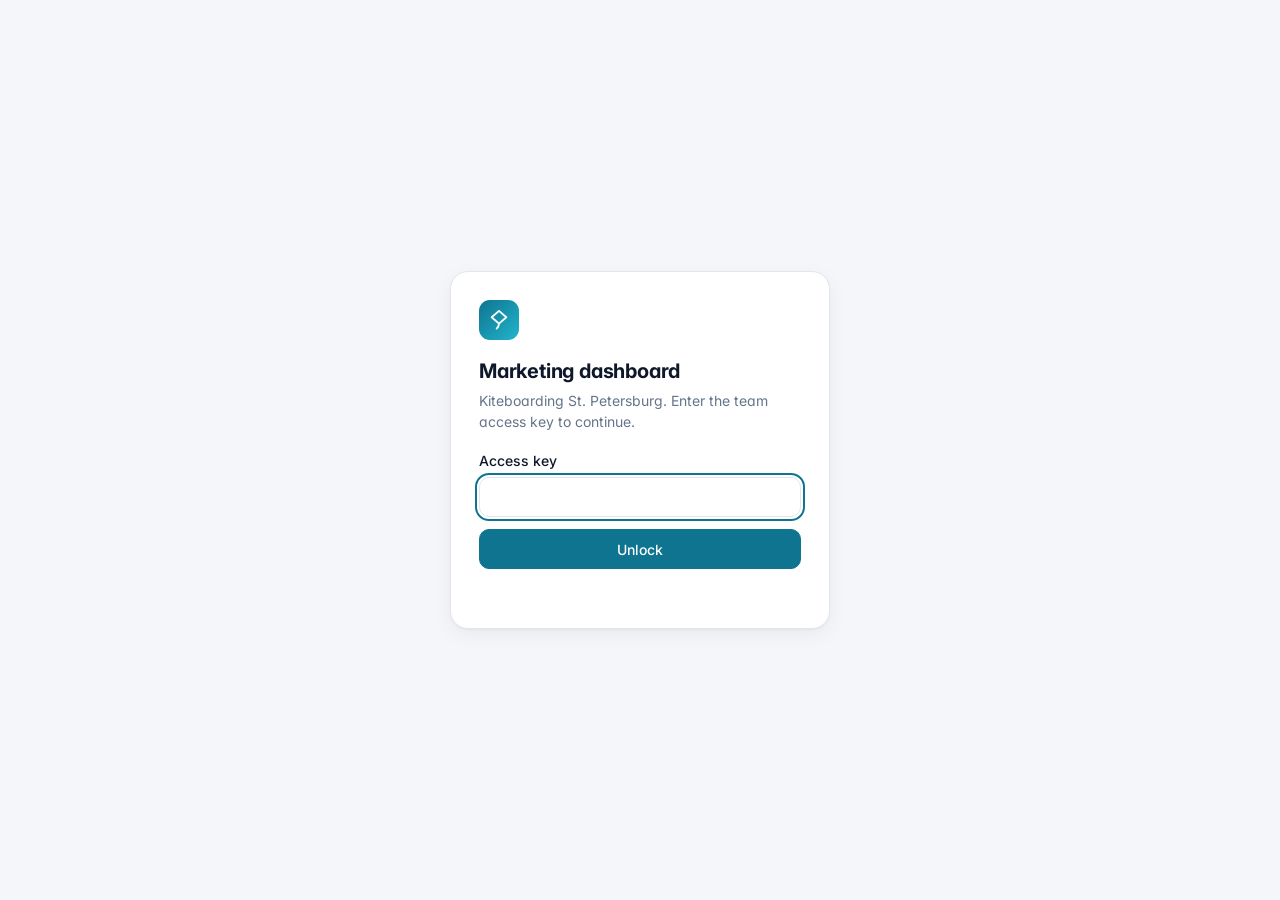
==== commit a858270c: "Point both dashboards at the new Apps Script deployment Co-Authored-By: Claude Opus 5.5 <noreply@ant" ====
--- a/marketing.html
+++ b/marketing.html
@@ -376,7 +376,7 @@
   'use strict';
 
   // The same Apps Script web app URL as index.html (it ends in /exec).
-  const API_URL = 'https://script.google.com/macros/s/AKfycbxNeYvWP2KLU87YefQ8ZaTlT-Hw2MQ_s9PDlbGab4CHATvuPpInMYP46A1dcpsrS7k/exec';
+  const API_URL = 'https://script.google.com/macros/s/AKfycbxsFLnv4SUfJvNwkQfbvG0V1Eo__Z5M4yL0XMmE9KEchnKE_q5oWsYKqckhvj_6cUaX0w/exec';
 
   // Shared with the team dashboard, so one unlock opens both pages.
   const KEY_STORAGE = 'ksp-dashboard-key';
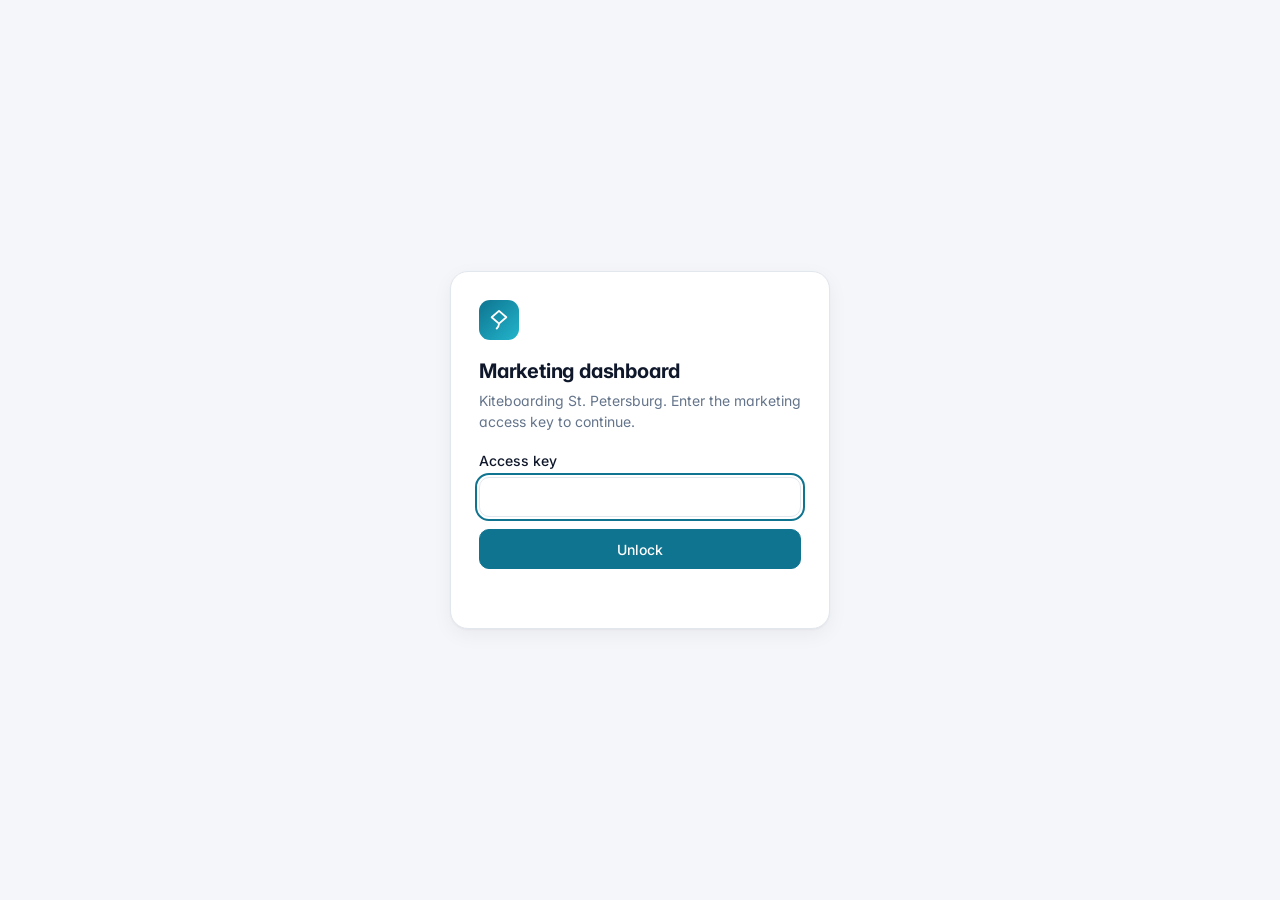
==== commit e4b3ecda: "Rebuild the marketing dashboard as an agency-style report with its own script marketing.html now has" ====
--- a/marketing.html
+++ b/marketing.html
@@ -178,52 +178,101 @@
   .pill.danger { background: var(--danger-soft); color: var(--danger); }
   .footer { color: var(--muted); font-size: 12.5px; text-align: center; padding: 8px 0 24px; }
 
-  /* Filters row */
+
+  /* Toolbar */
   .toolbar { display: flex; flex-wrap: wrap; align-items: center; gap: 10px; margin-bottom: 20px; }
   .toolbar label { display: inline-flex; align-items: center; gap: 8px; color: var(--muted); font-weight: 500; }
-  .toolbar select { height: 36px; padding: 0 10px; border: 1px solid var(--border); border-radius: 10px; background: var(--surface); color: var(--text); max-width: 220px; }
+  .toolbar select, .panel-head select {
+    height: 36px; padding: 0 10px; border: 1px solid var(--border); border-radius: 10px;
+    background: var(--surface); color: var(--text); max-width: 220px;
+  }
+  .panel-head select { height: 32px; }
   .toolbar .source { margin-left: auto; color: var(--muted); font-size: 13px; overflow-wrap: anywhere; }
-  .kpi-sub .up, .kpi-sub .down { font-weight: 600; color: var(--text); }
-
-  /* Charts */
+  .section-title { margin: 4px 0 10px; font-size: 13px; font-weight: 600; letter-spacing: .04em; text-transform: uppercase; color: var(--muted); }
+
+  /* Scorecard */
+  .kpis.score { grid-template-columns: repeat(auto-fit, minmax(190px, 1fr)); }
+  .kpi-sub b { font-weight: 600; color: var(--text); }
+  .goal { margin-top: 10px; }
+  .goal-track { height: 6px; border-radius: 999px; background: var(--surface-2); overflow: hidden; }
+  .goal-track i { display: block; height: 100%; border-radius: 999px; background: var(--accent); }
+  .goal-text { margin-top: 4px; font-size: 12px; color: var(--muted); }
+
+  .two { display: grid; grid-template-columns: minmax(0, 1fr) minmax(0, 1fr); gap: 20px; }
+  .two > .panel { margin-bottom: 20px; }
+  .hint { color: var(--muted); font-size: 13px; padding: 0 18px 12px; }
+  .hint code { font-size: 12px; background: var(--surface-2); padding: 1px 5px; border-radius: 5px; }
+
+  /* Funnel */
+  .funnel { list-style: none; margin: 0; padding: 0; }
+  .funnel li { padding: 6px 0; }
+  .funnel .row { display: flex; justify-content: space-between; gap: 10px; font-weight: 500; }
+  .funnel .row b { font-weight: 700; font-variant-numeric: tabular-nums; }
+  .funnel .track { height: 22px; margin-top: 4px; }
+  .funnel .track i { display: block; height: 100%; min-width: 3px; border-radius: 0 4px 4px 0; background: var(--accent); }
+  .funnel .step { margin: 4px 0 0; font-size: 12.5px; color: var(--muted); }
+
+  /* Bars (channels, season) */
+  .hbars { list-style: none; margin: 0; padding: 0; }
+  .hbars li { display: grid; grid-template-columns: minmax(80px, 130px) minmax(0, 1fr) auto; align-items: center; gap: 12px; padding: 6px 0; }
+  .hbars .name { overflow-wrap: anywhere; font-weight: 500; }
+  .hbars .track { height: 14px; }
+  .hbars .track i { display: block; height: 100%; min-width: 2px; border-radius: 0 4px 4px 0; background: var(--accent); }
+  .hbars .val { font-variant-numeric: tabular-nums; font-weight: 600; text-align: right; white-space: nowrap; }
+  .hbars .share { color: var(--muted); font-weight: 500; margin-left: 6px; }
+
   .chart { position: relative; }
-  .bars { position: relative; display: flex; align-items: flex-end; gap: 2px; height: 220px; margin-left: 48px; border-bottom: 1px solid var(--border); }
+  .bars { position: relative; display: flex; align-items: flex-end; gap: 6px; height: 220px; margin-left: 48px; border-bottom: 1px solid var(--border); }
   .gridline { position: absolute; left: 0; right: 0; border-top: 1px dashed var(--border); pointer-events: none; }
   .gridline span { position: absolute; right: calc(100% + 8px); top: -9px; font-size: 12px; color: var(--muted); white-space: nowrap; font-variant-numeric: tabular-nums; }
-  .bar { position: relative; flex: 1; min-width: 0; height: 100%; display: flex; align-items: flex-end; cursor: default; }
-  .bar i { display: block; width: 100%; max-width: 48px; margin: 0 auto; min-height: 1px; border-radius: 4px 4px 0 0; background: var(--accent); }
-  .bar:hover i, .bar:focus-visible i { background: var(--accent-hover); }
-  .bar:focus-visible { outline: 2px solid var(--accent); outline-offset: 2px; }
-  .xlabels { position: relative; height: 20px; margin-left: 48px; margin-top: 6px; font-size: 12px; color: var(--muted); }
-  .xlabels span { position: absolute; top: 0; transform: translateX(-50%); white-space: nowrap; }
-  .xlabels span:first-child { transform: none; }
-  .xlabels span:last-child { transform: translateX(-100%); }
+  .grp { position: relative; flex: 1; min-width: 0; height: 100%; display: flex; align-items: flex-end; justify-content: center; gap: 2px; }
+  .grp:focus-visible { outline: 2px solid var(--accent); outline-offset: 2px; }
+  .grp i { display: block; flex: 1; max-width: 18px; min-height: 0; border-radius: 4px 4px 0 0; }
+  .grp i.cur { background: var(--accent); }
+  .grp i.prev { background: var(--neutral); opacity: .35; }
+  .grp:hover i.cur { background: var(--accent-hover); }
+  .grp:hover i.prev { opacity: .5; }
+  .grp.sel { background: var(--accent-soft); border-radius: 6px 6px 0 0; }
+  .xlabels { display: flex; gap: 6px; margin-left: 48px; margin-top: 6px; font-size: 12px; color: var(--muted); }
+  .xlabels span { flex: 1; min-width: 0; text-align: center; overflow: hidden; }
+  .legend { display: flex; flex-wrap: wrap; gap: 6px 14px; color: var(--muted); font-size: 13px; }
+  .legend span { display: inline-flex; align-items: center; gap: 6px; }
+  .sw { display: inline-block; width: 10px; height: 10px; border-radius: 3px; }
+  .sw.cur { background: var(--accent); }
+  .sw.prev { background: var(--neutral); opacity: .35; }
   .tip {
     position: absolute; z-index: 5; pointer-events: none; padding: 6px 10px; border-radius: 8px;
     background: var(--text); color: var(--bg); font-size: 12.5px; white-space: nowrap; box-shadow: var(--shadow);
   }
   .tip b { font-weight: 600; }
 
-  .hbars { list-style: none; margin: 0; padding: 0; }
-  .hbars li { display: grid; grid-template-columns: minmax(90px, 160px) minmax(0, 1fr) auto; align-items: center; gap: 12px; padding: 6px 0; }
-  .hbars .name { overflow-wrap: anywhere; font-weight: 500; }
-  .hbars .track { height: 14px; }
-  .hbars .track i { display: block; height: 100%; min-width: 2px; border-radius: 0 4px 4px 0; background: var(--accent); }
-  .hbars .val { font-variant-numeric: tabular-nums; font-weight: 600; text-align: right; }
-  .hbars .share { color: var(--muted); font-weight: 500; margin-left: 6px; }
-  .two { display: grid; grid-template-columns: minmax(0, 3fr) minmax(0, 2fr); gap: 20px; }
-  .two > .panel { margin-bottom: 20px; }
-
-  /* Table */
+  /* Reach */
+  .reach { display: grid; grid-template-columns: repeat(auto-fill, minmax(170px, 1fr)); gap: 12px; }
+  .reach > div { border: 1px solid var(--border); border-radius: 12px; padding: 12px 14px; min-width: 0; }
+  .reach .lbl { color: var(--muted); font-size: 13px; font-weight: 500; }
+  .reach .num { font-size: 22px; font-weight: 700; letter-spacing: -.01em; font-variant-numeric: tabular-nums; }
+  .reach .chg { font-size: 12.5px; color: var(--muted); }
+  .reach .chg b { color: var(--text); font-weight: 600; }
+  .reach ul { list-style: none; margin: 6px 0 0; padding: 6px 0 0; border-top: 1px solid var(--border); font-size: 12.5px; }
+  .reach li { display: flex; justify-content: space-between; gap: 8px; color: var(--muted); }
+  .reach li b { color: var(--text); font-weight: 600; font-variant-numeric: tabular-nums; }
+
+  /* Tables */
   .table-wrap { overflow-x: auto; border: 1px solid var(--border); border-radius: 12px; }
   table { width: 100%; border-collapse: collapse; font-size: 13px; }
   th, td { padding: 8px 12px; text-align: left; border-bottom: 1px solid var(--border); white-space: nowrap; }
-  th { position: sticky; top: 0; background: var(--surface-2); font-weight: 600; color: var(--muted); }
+  th { background: var(--surface-2); font-weight: 600; color: var(--muted); }
   td.num, th.num { text-align: right; font-variant-numeric: tabular-nums; }
-  td.wrap { white-space: normal; min-width: 180px; max-width: 360px; overflow-wrap: anywhere; }
+  td.wrap { white-space: normal; min-width: 200px; max-width: 380px; overflow-wrap: anywhere; }
   tbody tr:last-child td { border-bottom: 0; }
   tbody tr:hover td { background: var(--surface-2); }
+  tr.is-done td:not(.done-cell) { color: var(--muted); }
+  td.done-cell { width: 1%; }
+  .cal-stats { color: var(--muted); font-size: 13px; }
+  .cal-stats b { color: var(--text); font-weight: 600; }
   .more { color: var(--muted); font-size: 13px; padding-top: 10px; }
+  details.raw { padding: 0 18px 18px; }
+  details.raw summary { cursor: pointer; font-weight: 600; padding: 14px 0; }
 
   /* Completed switch (same look as Jetski Needed on the team dashboard) */
   .seg { display: inline-flex; padding: 2px; border-radius: 10px; background: var(--surface-2); border: 1px solid var(--border); }
@@ -235,34 +284,35 @@
   .seg button[data-done="yes"][aria-pressed="true"] { background: var(--ok); color: var(--surface); }
   .seg button:disabled { cursor: default; opacity: .6; }
   .seg button:focus-visible { outline: 2px solid var(--accent); outline-offset: 2px; }
-  tr.is-done td:not(.done-cell) { color: var(--muted); }
-  td.done-cell { width: 1%; }
   .team-msg { padding: 0 18px 10px; font-size: 12.5px; color: var(--danger); }
   .team-msg:empty { display: none; }
 
   @media (max-width: 960px) {
-    .kpis { grid-template-columns: repeat(2, minmax(0, 1fr)); }
     .two { grid-template-columns: minmax(0, 1fr); gap: 0; }
   }
   @media (max-width: 640px) {
     .wrap { padding: 16px; }
     .kpis { gap: 10px; margin-bottom: 16px; }
+    .kpis.score { grid-template-columns: repeat(2, minmax(0, 1fr)); }
     .kpi { padding: 12px 14px; }
     .kpi-value { font-size: 24px; }
     .panel, .two > .panel { margin-bottom: 16px; }
     .panel-head { padding: 14px 14px 10px; }
     .filters { padding: 0 14px 10px; }
     .panel-body { padding: 0 14px 14px; }
+    .hint { padding: 0 14px 10px; }
     .brand h1 { font-size: 17px; }
     .actions { width: 100%; }
     .actions .updated { flex: 1; }
-    .toolbar { gap: 8px; }
     .toolbar label { flex: 1 1 100%; justify-content: space-between; }
-    .toolbar select { width: 62%; max-width: none; min-width: 0; }
+    .toolbar select { width: 62%; max-width: none; }
     .toolbar .source { margin-left: 0; width: 100%; }
-    .bars { height: 180px; margin-left: 40px; gap: 1px; }
-    .xlabels { margin-left: 40px; }
-    .hbars li { grid-template-columns: minmax(70px, 110px) minmax(0, 1fr) auto; gap: 8px; }
+    .bars { height: 180px; margin-left: 40px; gap: 2px; }
+    .xlabels { margin-left: 40px; gap: 2px; font-size: 10.5px; }
+    .grp { gap: 1px; }
+    .hbars li { grid-template-columns: minmax(64px, 96px) minmax(0, 1fr) auto; gap: 8px; }
+    details.raw { padding: 0 14px 14px; }
+    .reach { grid-template-columns: repeat(2, minmax(0, 1fr)); gap: 10px; }
   }
 </style>
 </head>
@@ -275,7 +325,7 @@
       <svg viewBox="0 0 24 24" fill="none" stroke="currentColor" stroke-width="2" stroke-linejoin="round"><path d="M12 2 20 9l-8 7-8-7 8-7Z"/><path d="M12 16c0 2-1 4-3 6"/></svg>
     </div>
     <h1>Marketing dashboard</h1>
-    <p>Kiteboarding St. Petersburg. Enter the team access key to continue.</p>
+    <p>Kiteboarding St. Petersburg. Enter the marketing access key to continue.</p>
     <label for="gate-key">Access key</label>
     <input class="field" id="gate-key" type="password" autocomplete="current-password" required>
     <button class="btn btn-primary" type="submit">Unlock</button>
@@ -318,79 +368,97 @@
     <span id="error-text"></span>
   </div>
 
-  <div class="toolbar" id="toolbar">
-    <label id="range-wrap">Period
-      <select id="range">
-        <option value="7">Last 7 days</option>
-        <option value="30">Last 30 days</option>
-        <option value="90">Last 90 days</option>
-        <option value="365">Last 12 months</option>
-        <option value="ytd">This year</option>
-        <option value="all">All time</option>
-      </select>
-    </label>
-    <label id="metric-wrap">Chart
-      <select id="metric"></select>
-    </label>
-    <label id="group-wrap">Break down by
-      <select id="group"></select>
-    </label>
+  <div class="toolbar">
+    <label id="month-wrap">Month <select id="month"></select></label>
     <span class="source" id="source"></span>
   </div>
 
-  <section class="kpis" id="kpis" aria-label="Summary"></section>
+  <!-- 1. Scorecard -->
+  <h2 class="section-title">Are we on track this month?</h2>
+  <section class="kpis score" id="kpis" aria-label="Scorecard"></section>
+  <div class="hint" id="score-hint" hidden></div>
 
   <div class="two">
-    <section class="panel" aria-labelledby="trend-h" id="trend-panel">
-      <div class="panel-head"><h2 id="trend-h">Over time</h2><span class="count" id="trend-sub"></span></div>
-      <div class="panel-body"><div class="chart" id="trend"></div></div>
+    <!-- 2. Funnel -->
+    <section class="panel" aria-labelledby="funnel-h" id="funnel-panel">
+      <div class="panel-head"><h2 id="funnel-h">Funnel</h2><span class="count" id="funnel-sub"></span></div>
+      <div class="hint">Where do we lose people? Each step shows how many made it from the step above.</div>
+      <div class="panel-body"><ul class="funnel" id="funnel"></ul></div>
     </section>
-    <section class="panel" aria-labelledby="split-h" id="split-panel">
-      <div class="panel-head"><h2 id="split-h">Breakdown</h2><span class="count" id="split-sub"></span></div>
-      <div class="panel-body"><ul class="hbars" id="split"></ul></div>
+
+    <!-- 3. Channels -->
+    <section class="panel" aria-labelledby="ch-h" id="ch-panel">
+      <div class="panel-head"><h2 id="ch-h">Channels</h2>
+        <select id="ch-metric" aria-label="Compare channels by"></select></div>
+      <div class="hint">What's working? Compare channels for the month.</div>
+      <div class="panel-body"><ul class="hbars" id="channels"></ul><div id="ch-table"></div></div>
     </section>
   </div>
 
-  <section class="panel" aria-labelledby="rows-h">
-    <div class="panel-head"><h2 id="rows-h">Marketing data<span class="count" id="rows-count"></span></h2></div>
+  <!-- 4. Content calendar -->
+  <section class="panel" aria-labelledby="cc-h" id="cc-panel">
+    <div class="panel-head"><h2 id="cc-h">Content calendar<span class="count" id="cc-count"></span></h2><span class="cal-stats" id="cc-stats"></span></div>
     <div class="filters">
       <div class="search">
         <svg viewBox="0 0 24 24" fill="none" stroke="currentColor" stroke-width="2" stroke-linecap="round" aria-hidden="true"><circle cx="11" cy="11" r="7"/><path d="m20 20-3.5-3.5"/></svg>
-        <input class="field" id="rows-q" type="search" placeholder="Search" aria-label="Search marketing data">
+        <input class="field" id="cc-q" type="search" placeholder="Search posts" aria-label="Search the content calendar">
       </div>
-      <select class="status-filter" id="done-filter" aria-label="Filter by Completed">
+      <select class="status-filter" id="cc-filter" aria-label="Show">
+        <option value="todo">To do</option>
         <option value="">All</option>
-        <option value="no">Not completed</option>
-        <option value="yes">Completed</option>
+        <option value="done">Completed</option>
       </select>
     </div>
     <div class="team-msg" id="done-msg" role="alert"></div>
-    <div class="panel-body"><div id="rows"></div></div>
+    <div class="panel-body"><div id="content"></div></div>
   </section>
 
-  <div class="footer">Marketing numbers come from the team Google Sheet. Press Refresh after you update it.</div>
+  <!-- 5. Reputation and reach -->
+  <section class="panel" aria-labelledby="reach-h" id="reach-panel">
+    <div class="panel-head"><h2 id="reach-h">Reputation and reach</h2><span class="count" id="reach-sub"></span></div>
+    <div class="hint">Is the brand growing? Latest numbers for the month, compared with the month before.</div>
+    <div class="panel-body"><div class="reach" id="reach"></div></div>
+  </section>
+
+  <!-- 6. Season trend -->
+  <section class="panel" aria-labelledby="trend-h" id="trend-panel">
+    <div class="panel-head"><h2 id="trend-h">Season trend</h2>
+      <select id="trend-metric" aria-label="Chart"></select></div>
+    <div class="hint" style="display:flex;justify-content:space-between;gap:12px;flex-wrap:wrap">
+      <span>How does this year compare with last year, month by month?</span><span class="legend" id="trend-legend"></span></div>
+    <div class="panel-body"><div class="chart" id="trend"></div></div>
+  </section>
+
+  <!-- All analytics rows -->
+  <section class="panel">
+    <details class="raw">
+      <summary>All analytics rows<span class="count" id="raw-count"></span></summary>
+      <div id="raw"></div>
+    </details>
+  </section>
+
+  <div class="footer">Marketing numbers come from the marketing Google Sheet. Press Refresh after you update it.</div>
 </div>
 
 <script>
 (function () {
   'use strict';
 
-  // The same Apps Script web app URL as index.html (it ends in /exec).
+  // The marketing Apps Script web app URL (marketing-api.gs, ends in /exec).
   const API_URL = 'https://script.google.com/macros/s/AKfycbxsFLnv4SUfJvNwkQfbvG0V1Eo__Z5M4yL0XMmE9KEchnKE_q5oWsYKqckhvj_6cUaX0w/exec';
 
-  // Shared with the team dashboard, so one unlock opens both pages.
-  const KEY_STORAGE = 'ksp-dashboard-key';
+  const KEY_STORAGE = 'ksp-marketing-key';
   const NAME_STORAGE = 'ksp-dashboard-name'; // the name typed on the team dashboard
-  const VIEW_STORAGE = 'ksp-marketing-view';
   const DAY_MS = 864e5;
   const TABLE_LIMIT = 300;
+  const MONTHS = ['Jan', 'Feb', 'Mar', 'Apr', 'May', 'Jun', 'Jul', 'Aug', 'Sep', 'Oct', 'Nov', 'Dec'];
 
   const params = new URLSearchParams(location.search);
   const API_READY = /^https:\/\/\S+$/.test(API_URL.trim());
   const DEMO = params.has('demo') || !API_READY;
 
   const $ = (id) => document.getElementById(id);
-  const state = { model: null, loading: false, saving: {} };
+  const state = { model: null, loading: false, saving: {}, month: '', chMetric: '', trendMetric: '' };
   let memKey = '';
 
   // ---------- Storage (every call guarded) ----------
@@ -400,11 +468,6 @@
     clear() { try { localStorage.removeItem(KEY_STORAGE); } catch (e) { /* ignore */ } }
   };
   const getKey = () => memKey || keyStore.get();
-  const viewStore = {
-    get() { try { return JSON.parse(localStorage.getItem(VIEW_STORAGE) || '{}') || {}; } catch (e) { return {}; } },
-    set(v) { try { localStorage.setItem(VIEW_STORAGE, JSON.stringify(v)); } catch (e) { /* ignore */ } }
-  };
-  let view = viewStore.get();
   const myName = () => { try { return localStorage.getItem(NAME_STORAGE) || ''; } catch (e) { return ''; } };
 
   // ---------- Helpers ----------
@@ -414,312 +477,421 @@
   }
   const pad = (n) => String(n).padStart(2, '0');
   const startOfDay = (d) => new Date(d.getFullYear(), d.getMonth(), d.getDate());
-  const addDays = (d, n) => new Date(d.getFullYear(), d.getMonth(), d.getDate() + n);
   const isBlank = (v) => v == null || String(v).trim() === '';
   const norm = (h) => String(h).toLowerCase().replace(/[_\s]+/g, ' ').trim();
-
-  // Parses yyyy-MM-dd[THH:mm[:ss]] (what the API sends), M/D/YYYY, or anything Date can read.
+  const monthKey = (d) => d.getFullYear() + '-' + pad(d.getMonth() + 1);
+  const keyDate = (k) => new Date(+k.slice(0, 4), +k.slice(5, 7) - 1, 1);
+  const shiftKey = (k, n) => { const d = keyDate(k); return monthKey(new Date(d.getFullYear(), d.getMonth() + n, 1)); };
+  const monthLabel = (k, long) => {
+    const d = keyDate(k);
+    return long ? d.toLocaleString('en-US', { month: 'long', year: 'numeric' }) : MONTHS[d.getMonth()] + ' ' + d.getFullYear();
+  };
+
+  // Parses yyyy-MM-dd (what the API sends), M/D/YYYY, "Oct 2026", "October 2026".
   function parseDate(v) {
     if (isBlank(v) || typeof v === 'number') return null;
     const s = String(v).trim();
-    let m = s.match(/^(\d{4})-(\d{1,2})-(\d{1,2})(?:[T ](\d{1,2}):(\d{2})(?::(\d{2}))?)?$/);
-    if (m) return new Date(+m[1], m[2] - 1, +m[3], +(m[4] || 0), +(m[5] || 0), +(m[6] || 0));
+    let m = s.match(/^(\d{4})-(\d{1,2})(?:-(\d{1,2}))?/);
+    if (m) return new Date(+m[1], m[2] - 1, +(m[3] || 1));
     m = s.match(/^(\d{1,2})\/(\d{1,2})\/(\d{2}|\d{4})/);
     if (m) { let y = +m[3]; if (y < 100) y += 2000; return new Date(y, m[1] - 1, +m[2]); }
-    if (!/\d{4}/.test(s)) return null; // avoid Date.parse guessing at things like "May 5"
+    m = s.match(/^([a-z]{3,9})\.?,?\s+(\d{4})$/i);
+    if (m) { const i = monthIndex(m[1]); if (i >= 0) return new Date(+m[2], i, 1); }
+    if (!/\d{4}/.test(s)) return null;
     const t = Date.parse(s);
     return isNaN(t) ? null : new Date(t);
   }
+  function monthIndex(s) { return MONTHS.findIndex((x) => x.toLowerCase() === String(s).trim().slice(0, 3).toLowerCase()); }
 
   // "$1,200", "3.4%", "1,024" and plain numbers; anything else is null.
   function parseNum(v) {
     if (typeof v === 'number') return isFinite(v) ? v : null;
     if (isBlank(v)) return null;
     const s = String(v).trim().replace(/[$,\s]/g, '').replace(/%$/, '');
-    if (!/^-?\d+(\.\d+)?$/.test(s) && !/^-?\.\d+$/.test(s)) return null;
+    if (!/^-?(\d+(\.\d+)?|\.\d+)$/.test(s)) return null;
     return parseFloat(s);
   }
 
-  const fmt = (d, opts) => d.toLocaleString('en-US', opts);
-  const thisYear = new Date().getFullYear();
-  function fmtDay(d, forceYear) {
+  function fmtNum(n, kind, compact) {
+    if (n == null || !isFinite(n)) return '–';
+    if (kind === 'pct') return (Math.round(n * 1000) / 10) + '%';
+    if (kind === 'rating') return n.toFixed(1);
+    if (kind === 'cost') return (n < 0 ? '-$' : '$') + Math.abs(n).toLocaleString('en-US', { minimumFractionDigits: 2, maximumFractionDigits: 2 });
+    const abs = Math.abs(n);
+    const money = kind === 'money';
+    let s;
+    if (compact && abs >= 10000) s = new Intl.NumberFormat('en-US', { notation: 'compact', maximumFractionDigits: 1 }).format(abs);
+    else {
+      const digits = n % 1 ? (money || abs < 10 ? 2 : 1) : 0;
+      s = abs.toLocaleString('en-US', { minimumFractionDigits: money ? digits : 0, maximumFractionDigits: digits });
+    }
+    return (n < 0 ? '-' : '') + (money ? '$' : '') + s;
+  }
+  function fmtDay(d) {
     const o = { month: 'short', day: 'numeric' };
-    if (forceYear || d.getFullYear() !== thisYear) o.year = 'numeric';
-    return fmt(d, o);
-  }
-  function fmtTime(d) { return fmt(d, { hour: 'numeric', minute: '2-digit' }); }
-
-  function fmtNum(n, metric, compact) {
-    if (n == null || !isFinite(n)) return '–';
-    const money = metric && metric.money;
-    const pct = metric && metric.pct;
-    const abs = Math.abs(n);
-    // Whole numbers stay whole ($157, 2,512); fractions get 1-2 decimals.
-    let digits = 0;
-    if (n % 1) digits = money || abs < 10 ? 2 : 1;
-    let s;
-    if (compact && abs >= 10000) {
-      s = new Intl.NumberFormat('en-US', { notation: 'compact', maximumFractionDigits: 1 }).format(n);
-    } else {
-      s = n.toLocaleString('en-US', { minimumFractionDigits: money ? digits : 0, maximumFractionDigits: digits });
-    }
-    if (money) s = (n < 0 ? '-$' : '$') + s.replace('-', '');
-    if (pct) s += '%';
-    return s;
-  }
-
-  function findCol(cols, patterns) {
+    if (d.getFullYear() !== new Date().getFullYear()) o.year = 'numeric';
+    return d.toLocaleString('en-US', o);
+  }
+  function fmtTime(d) { return d.toLocaleString('en-US', { hour: 'numeric', minute: '2-digit' }); }
+
+  function findCol(headers, patterns, skip) {
+    const not = skip || [];
     for (const p of patterns) {
-      const hit = cols.find((c) => p.test(norm(c.name)));
+      const hit = headers.find((h) => not.indexOf(h) < 0 && p.test(norm(h)));
       if (hit) return hit;
     }
     return null;
   }
+  function table(t) {
+    return { tab: (t && t.tab) || '', headers: (t && t.headers) || [], rows: (t && t.rows) || [], error: (t && t.error) || '' };
+  }
 
   // ---------- Model ----------
-  // Works out from the headers and values which column is the date, which
-  // are numbers worth charting and which one splits rows into groups.
-  const METRIC_ORDER = [
-    /spend|cost|budget|ad ?spend/, /lead|inquir|enquir|sign ?up|form/, /booking|booked|conversion|sale|revenue|purchase/,
-    /click/, /impression|reach|view|visit|session/, /follower|subscriber|fan|member/, /engag|like|comment|share|save/
+  // Roles: what each Analytics column means. agg: sum over the month, or the
+  // latest value (per channel, added up; ratings averaged).
+  const ROLES = [
+    { key: 'spend', label: 'Ad spend', kind: 'money', agg: 'sum', re: [/^(ad )?spend|ad spend|budget|ad cost|^cost$|marketing cost/] },
+    { key: 'impressions', label: 'Impressions', agg: 'sum', re: [/impression/, /^reach$|post reach/] },
+    { key: 'visits', label: 'Website visits', agg: 'sum', re: [/visit|session|website|traffic/, /click/] },
+    { key: 'leads', label: 'Leads', agg: 'sum', re: [/lead|inquir|enquir|sign ?up|request|form/] },
+    { key: 'bookings', label: 'Bookings', agg: 'sum', re: [/booking|booked|conversion|new customer|purchases?$|lessons? sold/] },
+    { key: 'revenue', label: 'Revenue', kind: 'money', agg: 'sum', re: [/revenue|income|earning|sales/] },
+    { key: 'followers', label: 'Followers', agg: 'last', re: [/follower|subscriber|fans|page likes/] },
+    { key: 'reviews', label: 'Google reviews', agg: 'last', re: [/review/] },
+    { key: 'rating', label: 'Rating', kind: 'rating', agg: 'avg-last', re: [/rating|stars/] },
+    { key: 'calls', label: 'Calls', agg: 'sum', re: [/call/] },
+    { key: 'views', label: 'Profile views', agg: 'sum', re: [/profile view|gbp|business profile|listing view|views?$/] },
+    { key: 'engagement', label: 'Engagement', agg: 'sum', re: [/engag|likes|comments|shares|saves/] }
   ];
-  const AVG_RE = /rate|ctr|%|percent|avg|average|\bcpc\b|\bcpm\b|\bcpl\b|cost per|per lead|per click|roas|\broi\b/;
-  const LAST_RE = /follower|subscriber|fans|members|audience|list size|page likes/;
-  const MONEY_RE = /spend|cost|budget|revenue|sales|price|\$|\bcpc\b|\bcpm\b|\bcpl\b|amount|paid|income/;
-  const GROUP_RE = [/channel|platform|network|social/, /source|medium|utm/, /campaign/, /type|category|format|content/];
+  const REACH = ['followers', 'reviews', 'rating', 'calls', 'views', 'engagement'];
+
+  // Which month a row belongs to: a date column, or Month + Year columns.
+  function monthReader(headers, rows) {
+    const dateCol = findCol(headers, [/^month$/, /^date$/, /month/, /date/, /week/, /period/]);
+    const yearCol = findCol(headers, [/^year$/]);
+    if (!dateCol) return null;
+    const read = (r) => {
+      const v = r[dateCol];
+      const d = parseDate(v);
+      if (d) return monthKey(d);
+      const i = monthIndex(v);
+      const y = yearCol ? parseNum(r[yearCol]) : null;
+      return i >= 0 && y ? y + '-' + pad(i + 1) : null;
+    };
+    const hits = rows.filter((r) => read(r)).length;
+    return hits && hits >= rows.filter((r) => !isBlank(r[dateCol])).length * 0.6 ? { col: dateCol, yearCol, read } : null;
+  }
+
+  function buildAnalytics(t) {
+    const A = table(t);
+    const when = monthReader(A.headers, A.rows);
+    const used = when ? [when.col, when.yearCol].filter(Boolean) : [];
+    const numeric = A.headers.filter((h) => used.indexOf(h) < 0 && (() => {
+      let filled = 0, nums = 0;
+      A.rows.forEach((r) => { if (!isBlank(r[h])) { filled++; if (parseNum(r[h]) != null) nums++; } });
+      return filled && nums / filled >= 0.7;
+    })());
+    const textCols = A.headers.filter((h) => used.indexOf(h) < 0 && numeric.indexOf(h) < 0);
+    const group = findCol(textCols, [/channel|platform|network|social/, /source|medium/, /campaign/]);
+
+    const metrics = [];
+    const taken = [];
+    ROLES.forEach((role) => {
+      const col = findCol(numeric, role.re, taken.concat(numeric.filter((h) => /per |rate|ctr|%|cpc|cpl|cpm|roas|avg|average/.test(norm(h)) && role.key !== 'rating')));
+      if (col) { taken.push(col); metrics.push(Object.assign({}, role, { col, label: col })); }
+    });
+    // Any other number column still gets charted, summed.
+    numeric.filter((h) => taken.indexOf(h) < 0).forEach((h) => {
+      const n = norm(h);
+      const rate = /rate|ctr|%|percent|avg|average|per /.test(n);
+      metrics.push({ key: 'col:' + h, label: h, col: h, agg: rate ? 'avg' : 'sum', kind: rate && /rate|ctr|%|percent/.test(n) ? 'rawpct' : (/\$|cost|spend|revenue|cpc|cpl|cpm/.test(n) ? 'money' : '') });
+    });
+
+    const rows = when ? A.rows.map((r, i) => ({ i, raw: r, month: when.read(r), group: group ? String(r[group] || '').trim() : '' })).filter((r) => r.month) : [];
+    const months = Array.from(new Set(rows.map((r) => r.month))).sort();
+    return { tab: A.tab, error: A.error, headers: A.headers, raw: A.rows, rows, months, metrics, group, monthCol: when && when.col,
+      byKey: Object.fromEntries(metrics.map((m) => [m.key, m])) };
+  }
+
+  // One metric for a set of rows (usually one month).
+  function agg(rows, m) {
+    const vals = rows.map((r) => ({ r, v: parseNum(r.raw[m.col]) })).filter((x) => x.v != null);
+    if (!vals.length) return null;
+    if (m.agg === 'sum') return vals.reduce((s, x) => s + x.v, 0);
+    if (m.agg === 'avg') return vals.reduce((s, x) => s + x.v, 0) / vals.length;
+    const last = {};
+    vals.forEach((x) => { last[x.r.group] = x; }); // rows are in sheet order; later wins
+    const list = Object.keys(last).map((g) => last[g].v);
+    const sum = list.reduce((s, v) => s + v, 0);
+    return m.agg === 'avg-last' ? sum / list.length : sum;
+  }
+  const inMonth = (A, k) => A.rows.filter((r) => r.month === k);
+  function val(A, key, k) { const m = A.byKey[key]; return m ? agg(inMonth(A, k), m) : null; }
+
+  // Goals tab: a month column plus targets named like the Analytics columns
+  // ("Leads Goal", "Bookings target", "Revenue").
+  function buildGoals(t, A) {
+    const G = table(t);
+    const when = monthReader(G.headers, G.rows);
+    const out = {};
+    if (!when) return { tab: G.tab, error: G.error || (G.rows.length ? 'No month column found.' : ''), byMonth: out };
+    const cols = {};
+    G.headers.forEach((h) => {
+      if (h === when.col || h === when.yearCol) return;
+      const base = norm(h).replace(/\b(goal|goals|target|targets|budget)\b/g, '').trim() || norm(h);
+      const role = ROLES.find((r) => r.re.some((re) => re.test(base))) || (/budget/.test(norm(h)) ? ROLES[0] : null);
+      if (role && !cols[role.key]) cols[role.key] = h;
+    });
+    G.rows.forEach((r) => {
+      const k = when.read(r);
+      if (!k) return;
+      out[k] = out[k] || {};
+      Object.keys(cols).forEach((key) => { const v = parseNum(r[cols[key]]); if (v != null) out[k][key] = v; });
+    });
+    return { tab: G.tab, error: G.error, byMonth: out, keys: Object.keys(cols) };
+  }
+
+  function buildContent(t, done) {
+    const C = table(t);
+    const h = C.headers;
+    const dateCol = findCol(h, [/publish|post date|go live|scheduled|due/, /^date$/, /date/]);
+    const titleCol = findCol(h, [/title|topic|headline|post name|^post$|subject/, /idea|description|content|caption/], [dateCol]) ||
+      h.find((x) => x !== dateCol) || null;
+    const statusCol = findCol(h, [/status|stage/]);
+    const platCol = findCol(h, [/platform|channel|where|network/]);
+    const used = {};
+    const rows = C.rows.map((r, i) => {
+      const date = dateCol ? parseDate(r[dateCol]) : null;
+      const parts = [dateCol && r[dateCol], titleCol && r[titleCol], platCol && r[platCol]].filter((v) => !isBlank(v));
+      let id = parts.map((v) => String(v).trim().toLowerCase().replace(/\s+/g, ' ')).join('|').slice(0, 280) || 'row';
+      used[id] = (used[id] || 0) + 1;
+      if (used[id] > 1) id += '#' + used[id];
+      const rec = done[id];
+      const status = statusCol ? String(r[statusCol] || '') : '';
+      return { i, id, raw: r, date: date ? startOfDay(date) : null, title: titleCol ? String(r[titleCol] || '') : '',
+        done: rec ? !!rec.done : /^(done|published|posted|complete|completed|live)$/i.test(status.trim()),
+        doneBy: rec ? rec.by : '', doneAt: rec ? rec.updated : '',
+        hay: h.map((x) => String(r[x] == null ? '' : r[x])).join(' ').toLowerCase() };
+    });
+    return { tab: C.tab, error: C.error, headers: h, rows, dateCol, titleCol };
+  }
 
   function buildModel(data) {
-    const t = data.marketing || {};
-    const headers = t.headers || [];
-    const raw = t.rows || [];
-    const cols = headers.map((name) => {
-      let filled = 0, nums = 0, dates = 0, money = 0, pct = 0;
-      const seen = {};
-      raw.forEach((r) => {
-        const v = r[name];
-        if (isBlank(v)) return;
-        filled++;
-        const s = String(v).trim();
-        seen[s.toLowerCase()] = true;
-        if (parseNum(v) != null) { nums++; if (/^-?\$/.test(s)) money++; if (/%$/.test(s)) pct++; }
-        else if (parseDate(v)) dates++;
-      });
-      return { name, filled, distinct: Object.keys(seen).length,
-        isNum: filled > 0 && nums / filled >= 0.7, isDate: filled > 0 && dates / filled >= 0.6,
-        moneyVals: nums && money / nums > 0.5, pctVals: nums && pct / nums > 0.5 };
-    });
-
-    const dateCands = cols.filter((c) => c.isDate);
-    const dateCol = findCol(dateCands, [/^date$/, /\bdate\b/, /week/, /month/, /\bday\b/, /period|posted|published|start|sent/]) || dateCands[0] || null;
-
-    const metrics = cols.filter((c) => c.isNum && c !== dateCol && !/\b(id|year|#|no\.?|number|zip|phone)\b/.test(norm(c.name)))
-      .map((c) => {
-        const n = norm(c.name);
-        const pct = c.pctVals || /rate|ctr|%|percent/.test(n);
-        return { name: c.name, money: !pct && (c.moneyVals || MONEY_RE.test(n)), pct,
-          agg: AVG_RE.test(n) || pct ? 'avg' : LAST_RE.test(n) ? 'last' : 'sum' };
-      });
-    metrics.forEach((m) => {
-      const n = norm(m.name);
-      const i = METRIC_ORDER.findIndex((p) => p.test(n));
-      m.rank = i < 0 ? METRIC_ORDER.length : i;
-    });
-    const ranked = metrics.slice().sort((a, b) => a.rank - b.rank);
-
-    const groupCands = cols.filter((c) => !c.isNum && c !== dateCol && c.distinct >= 2 && c.distinct <= 20 &&
-      c.distinct < Math.max(3, c.filled * 0.8));
-    const groupGuess = findCol(groupCands, GROUP_RE) || groupCands[0] || null;
-    const textCols = cols.filter((c) => !c.isNum && c !== dateCol && c.filled);
-    const titleCol = findCol(textCols, [/task|title|post|item|idea|to ?do/, /campaign|name|description|content|caption|topic/]) ||
-      textCols.find((c) => c !== groupGuess) || textCols[0] || null;
-
-    // Each row's Completed switch is keyed by its date, title and group, so
-    // it stays with the row when numbers change or rows are added.
-    const used = {};
-    const rowId = (r) => {
-      const parts = [dateCol && r[dateCol.name], titleCol && r[titleCol.name], groupGuess && groupGuess !== titleCol && r[groupGuess.name]]
-        .filter((v) => !isBlank(v));
-      const base = (parts.length ? parts : textCols.map((c) => r[c.name]).filter((v) => !isBlank(v)))
-        .map((v) => String(v).trim().toLowerCase().replace(/\s+/g, ' ')).join('|').slice(0, 280) || 'row';
-      used[base] = (used[base] || 0) + 1;
-      return used[base] > 1 ? base + '#' + used[base] : base;
+    const A = buildAnalytics(data.analytics);
+    const now = monthKey(new Date());
+    const past = A.months.filter((k) => k <= now);
+    return {
+      A, G: buildGoals(data.goals, A), C: buildContent(data.content, data.done || {}),
+      file: data.file || '', sheets: data.sheets || [],
+      latest: past[past.length - 1] || A.months[A.months.length - 1] || now,
+      updated: data.updated ? parseDate(data.updated.slice(0, 10)) && new Date(data.updated) : null,
+      doneReady: DEMO || !!data.done,
+      noAnalytics: !data.analytics
     };
-    const done = data.done || {};
-
-    const rows = raw.map((r, i) => {
-      const date = dateCol ? parseDate(r[dateCol.name]) : null;
-      const vals = {};
-      metrics.forEach((m) => { vals[m.name] = parseNum(r[m.name]); });
-      const hay = headers.map((h) => String(r[h] == null ? '' : r[h])).join(' ').toLowerCase();
-      const id = rowId(r);
-      const rec = done[id];
-      const item = [titleCol && r[titleCol.name], dateCol && r[dateCol.name]].filter((v) => !isBlank(v)).join(' · ') || id;
-      return { i, id, item, raw: r, date: date ? startOfDay(date) : null, vals, hay, done: !!(rec && rec.done), doneBy: rec ? rec.by : '', doneAt: rec ? rec.updated : '' };
-    });
-
-    // Spacing between entries tells daily, weekly or monthly data apart.
-    const days = Array.from(new Set(rows.filter((r) => r.date).map((r) => r.date.getTime()))).sort((a, b) => a - b);
-    let gap = Infinity;
-    for (let i = 1; i < days.length; i++) gap = Math.min(gap, Math.round((days[i] - days[i - 1]) / DAY_MS));
-
-    return {
-      headers, rows, metrics, ranked, dateCol: dateCol && dateCol.name, groups: groupCands.map((c) => c.name),
-      groupGuess: groupGuess && groupGuess.name, gap,
-      lastDate: days.length ? new Date(days[days.length - 1]) : null,
-      firstDate: days.length ? new Date(days[0]) : null,
-      error: t.error || '', tab: t.tab || '', file: t.file || '',
-      missing: !data.marketing,
-      doneReady: DEMO || !!data.done,
-      updated: data.updated ? parseDate(data.updated) : null
-    };
-  }
-
-  // Sum, average, or latest value (per group, then added up) of one metric.
-  function aggregate(rows, metric, groupCol) {
-    const vals = rows.filter((r) => r.vals[metric.name] != null);
-    if (!vals.length) return null;
-    if (metric.agg === 'sum') return vals.reduce((s, r) => s + r.vals[metric.name], 0);
-    if (metric.agg === 'avg') return vals.reduce((s, r) => s + r.vals[metric.name], 0) / vals.length;
-    const latest = {};
-    vals.forEach((r) => {
-      const g = groupCol ? String(r.raw[groupCol] || '') : '';
-      const cur = latest[g];
-      if (!cur || (r.date && (!cur.date || r.date >= cur.date)) || (!r.date && !cur.date && r.i > cur.i)) latest[g] = r;
-    });
-    return Object.keys(latest).reduce((s, g) => s + latest[g].vals[metric.name], 0);
-  }
-
-  // [from, to) for the chosen period, plus the period before it. "Last 30
-  // days" runs to today, and also keeps rows dated later (planned posts).
-  function periodBounds(m, range) {
-    if (!m.lastDate || range === 'all') return null;
-    const today = addDays(startOfDay(new Date()), 1);
-    const to = m.lastDate >= today ? addDays(m.lastDate, 1) : today;
-    if (range === 'ytd') {
-      const y = today.getFullYear();
-      return { from: new Date(y, 0, 1), to, prevFrom: new Date(y - 1, 0, 1), prevTo: new Date(y - 1, today.getMonth(), today.getDate()) };
-    }
-    const n = +range;
-    const from = addDays(today, -n);
-    return { from, to, prevFrom: addDays(from, -n), prevTo: from };
-  }
-  const inRange = (r, a, b) => r.date && r.date >= a && r.date < b;
+  }
 
   // ---------- Rendering ----------
-  function currentView() {
-    const m = state.model;
-    const metric = m.metrics.find((x) => x.name === view.metric) || m.ranked[0] || null;
-    const group = view.group === '' ? '' : (m.groups.indexOf(view.group) >= 0 ? view.group : (m.groupGuess || ''));
-    let range = view.range || '90';
-    const b = m.dateCol ? periodBounds(m, range) : null;
-    const rows = b ? m.rows.filter((r) => inRange(r, b.from, b.to)) : m.rows;
-    // Rows with no date (not scheduled yet) always stay in the list.
-    const listRows = b ? m.rows.filter((r) => !r.date || inRange(r, b.from, b.to)) : m.rows;
-    return { metric, group, range, bounds: b, rows, listRows };
-  }
-
   function render() {
     const m = state.model;
     if (!m) return;
-    $('updated').textContent = m.updated ? 'Updated ' + fmtDay(m.updated) + ', ' + fmtTime(m.updated) : '';
-    $('source').textContent = m.tab ? 'From ' + (m.file ? m.file + ' › ' : '') + m.tab : '';
-    if (!m.missing && !m.doneReady) {
-      showError('Update the dashboard script to use the Completed switches (see “Marketing dashboard” in the README).');
-    } else if (m.missing) {
-      showError('The dashboard script doesn’t send marketing data yet. Paste the new dashboard-api.gs into Apps Script and deploy a new version (see “Marketing dashboard” in the README).');
-    } else if (m.error) {
-      showError(m.error);
+    const A = m.A;
+    $('updated').textContent = m.updated && !isNaN(m.updated) ? 'Updated ' + fmtDay(m.updated) + ', ' + fmtTime(m.updated) : '';
+    $('source').textContent = m.file ? 'From ' + m.file : '';
+    if (m.noAnalytics) showError('This page needs the marketing script (marketing-api.gs). See “Marketing dashboard” in the README.');
+
+    const months = A.months.slice().reverse();
+    if (!state.month || months.indexOf(state.month) < 0) state.month = m.latest;
+    $('month-wrap').hidden = !months.length;
+    $('month').innerHTML = months.map((k) => '<option value="' + k + '">' + esc(monthLabel(k, true)) + '</option>').join('');
+    $('month').value = state.month;
+
+    renderScore();
+    renderFunnel();
+    renderChannels();
+    // One full-width panel when only the funnel or only the channels apply.
+    $('funnel-panel').parentNode.style.gridTemplateColumns = $('funnel-panel').hidden || $('ch-panel').hidden ? 'minmax(0, 1fr)' : '';
+    renderContent();
+    renderReach();
+    renderTrend();
+    renderRaw();
+  }
+
+  function tabHint(t, name, what) {
+    if (!t.error) return '';
+    const list = state.model.sheets.length ? ' Tabs in your file: ' + state.model.sheets.join(', ') + '.' : '';
+    return esc(t.error + ' ' + what + list).replace(name, '<code>' + esc(name) + '</code>');
+  }
+
+  function change(now, before, lowerIsBetter) {
+    if (now == null || before == null || before === 0) return '';
+    const p = Math.round((now - before) / Math.abs(before) * 100);
+    const arrow = p > 0 ? '▲' : p < 0 ? '▼' : '';
+    return '<b>' + arrow + ' ' + Math.abs(p) + '%</b> vs ' + esc(MONTHS[keyDate(shiftKey(state.month, -1)).getMonth()]) + (lowerIsBetter ? ' (lower is better)' : '');
+  }
+
+  function renderScore() {
+    const m = state.model, A = m.A, k = state.month, prev = shiftKey(k, -1);
+    const goals = m.G.byMonth[k] || {};
+    const tiles = [];
+    const ratio = (a, b, key) => { const x = val(A, a, key), y = val(A, b, key); return x != null && y ? x / y : null; };
+    function tile(label, now, before, kind, goal, lowerIsBetter) {
+      let goalHtml = '';
+      if (goal != null && now != null) {
+        const pct = goal ? now / goal : 0;
+        goalHtml = '<div class="goal"><div class="goal-track"><i style="width:' + Math.min(100, Math.round(pct * 100)) + '%"></i></div>' +
+          '<div class="goal-text">' + Math.round(pct * 100) + '% of ' + esc(fmtNum(goal, kind)) + ' goal</div></div>';
+      }
+      tiles.push('<div class="kpi"><div class="kpi-label">' + esc(label) + '</div><div class="kpi-value">' + esc(fmtNum(now, kind)) +
+        '</div><div class="kpi-sub">' + (change(now, before, lowerIsBetter) || esc(monthLabel(k))) + '</div>' + goalHtml + '</div>');
     }
-
-    // Controls
-    $('range-wrap').hidden = !m.dateCol;
-    $('range').value = view.range || '90';
-    $('metric-wrap').hidden = !m.metrics.length;
-    $('metric').innerHTML = m.ranked.map((x) => '<option value="' + esc(x.name) + '">' + esc(x.name) + '</option>').join('');
-    $('group-wrap').hidden = !m.groups.length || !m.metrics.length;
-    $('group').innerHTML = '<option value="">Nothing</option>' + m.groups.map((g) => '<option value="' + esc(g) + '">' + esc(g) + '</option>').join('');
-    const v = currentView();
-    if (v.metric) $('metric').value = v.metric.name;
-    $('group').value = v.group;
-
-    renderKpis(v);
-    renderTrend(v);
-    renderSplit(v);
-    renderRows(v);
-  }
-
-  function periodLabel(range) {
-    return { '7': 'last 7 days', '30': 'last 30 days', '90': 'last 90 days', '365': 'last 12 months', ytd: 'this year', all: 'all time' }[range] || '';
-  }
-
-  function renderKpis(v) {
-    const m = state.model;
-    const b = v.bounds;
-    const prev = b ? m.rows.filter((r) => inRange(r, b.prevFrom, b.prevTo)) : [];
-    const tiles = [];
-    const picks = m.ranked.slice(0, 3);
-    const spend = m.metrics.find((x) => x.money && x.agg === 'sum' && /spend|cost|budget/.test(norm(x.name)));
-    const leads = m.metrics.find((x) => x.agg === 'sum' && /lead|inquir|enquir|sign ?up/.test(norm(x.name)));
-    const cpl = spend && leads && !m.metrics.some((x) => /cost per lead|\bcpl\b/.test(norm(x.name)));
-    if (cpl && picks.length === 3) picks.pop();
-
-    const label = b ? periodLabel(v.range) : (m.dateCol ? 'all time' : 'all rows');
-    function change(now, before) {
-      if (!b || now == null || before == null || before === 0) return '';
-      const pctChg = Math.round((now - before) / Math.abs(before) * 100);
-      const arrow = pctChg > 0 ? '▲' : pctChg < 0 ? '▼' : '';
-      return ' · <span class="' + (pctChg >= 0 ? 'up' : 'down') + '">' + arrow + ' ' + Math.abs(pctChg) + '%</span> vs previous';
+    const b = A.byKey;
+    if (b.leads) tile('Leads', val(A, 'leads', k), val(A, 'leads', prev), '', goals.leads);
+    if (b.bookings) tile('Booked lessons', val(A, 'bookings', k), val(A, 'bookings', prev), '', goals.bookings);
+    if (b.leads && b.bookings) tile('Conversion rate', ratio('bookings', 'leads', k), ratio('bookings', 'leads', prev), 'pct');
+    if (b.revenue) tile('Revenue', val(A, 'revenue', k), val(A, 'revenue', prev), 'money', goals.revenue);
+    if (b.spend && (b.bookings || b.leads)) {
+      const per = b.bookings ? 'bookings' : 'leads';
+      tile('Cost per ' + (per === 'bookings' ? 'booking' : 'lead'), ratio('spend', per, k), ratio('spend', per, prev), 'cost', null, true);
     }
-    picks.forEach((x, i) => {
-      const now = aggregate(v.rows, x, v.group || m.groupGuess);
-      const before = b ? aggregate(prev, x, v.group || m.groupGuess) : null;
-      const how = x.agg === 'avg' ? 'Average, ' : x.agg === 'last' ? 'Latest, ' : '';
-      tiles.push({ label: x.name, value: fmtNum(now, x), sub: esc(how + label) + change(now, before), accent: i === 0 });
+    if (tiles.length < 3) {
+      A.metrics.filter((x) => ['leads', 'bookings', 'revenue'].indexOf(x.key) < 0 && REACH.indexOf(x.key) < 0).slice(0, 4 - tiles.length)
+        .forEach((x) => tile(x.label, agg(inMonth(A, k), x), agg(inMonth(A, prev), x), x.kind, goals[x.key]));
+    }
+    $('kpis').innerHTML = tiles.join('') || '<div class="kpi"><div class="kpi-label">Analytics</div><div class="kpi-value">–</div><div class="kpi-sub">No numbers yet</div></div>';
+    const hint = A.error ? tabHint(A, ANALYTICS(), 'Add a tab with one row per month (and channel): Month, Channel, Spend, Website Visits, Leads, Bookings, Revenue.')
+      : !A.rows.length && A.headers.length ? 'Couldn’t find a Month or Date column in ' + esc(A.tab) + '.'
+      : !m.G.tab || m.G.error ? 'Tip: add a <code>Goals</code> tab (Month, Leads Goal, Bookings Goal, Revenue Goal) to see progress bars here.' : '';
+    $('score-hint').innerHTML = hint;
+    $('score-hint').hidden = !hint;
+  }
+  const ANALYTICS = () => state.model.A.tab || 'Analytics';
+
+  function renderFunnel() {
+    const A = state.model.A, k = state.month;
+    const steps = ['impressions', 'visits', 'leads', 'bookings'].filter((s) => A.byKey[s])
+      .map((s) => ({ label: A.byKey[s].label, v: val(A, s, k) })).filter((s) => s.v != null);
+    $('funnel-panel').hidden = steps.length < 2;
+    if (steps.length < 2) return;
+    $('funnel-sub').textContent = monthLabel(k);
+    const top = Math.max(...steps.map((s) => s.v)) || 1;
+    // Square-root widths keep small steps visible next to big impression counts.
+    $('funnel').innerHTML = steps.map((s, i) => {
+      const w = Math.max(1, Math.sqrt(s.v / top) * 100);
+      const prev = steps[i - 1];
+      return '<li><div class="row"><span>' + esc(s.label) + '</span><b>' + esc(fmtNum(s.v)) + '</b></div>' +
+        '<div class="track"><i style="width:' + w + '%"></i></div>' +
+        (prev && prev.v ? '<p class="step">' + fmtNum(s.v / prev.v, 'pct') + ' of ' + esc(prev.label.toLowerCase()) + '</p>' : '') + '</li>';
+    }).join('');
+  }
+
+  function renderChannels() {
+    const A = state.model.A, k = state.month;
+    const show = !!A.group;
+    $('ch-panel').hidden = !show;
+    if (!show) return;
+    const choices = ['bookings', 'leads', 'revenue', 'spend', 'visits', 'followers'].filter((x) => A.byKey[x]).map((x) => A.byKey[x]);
+    A.metrics.filter((x) => choices.indexOf(x) < 0 && x.agg === 'sum').forEach((x) => choices.push(x));
+    if (!choices.length) { $('ch-panel').hidden = true; return; }
+    if (!choices.some((c) => c.key === state.chMetric)) state.chMetric = choices[0].key;
+    $('ch-metric').innerHTML = choices.map((c) => '<option value="' + esc(c.key) + '">' + esc(c.label) + '</option>').join('');
+    $('ch-metric').value = state.chMetric;
+    const metric = A.byKey[state.chMetric];
+    $('ch-h').textContent = 'Channels';
+    const by = {};
+    inMonth(A, k).forEach((r) => { (by[r.group || '(blank)'] = by[r.group || '(blank)'] || []).push(r); });
+    const items = Object.keys(by).map((g) => ({ name: g, v: agg(by[g], metric), rows: by[g] })).filter((x) => x.v != null).sort((a, b) => b.v - a.v);
+    const total = items.reduce((s, x) => s + Math.max(0, x.v), 0);
+    const top = Math.max(0, ...items.map((x) => x.v));
+    $('channels').innerHTML = items.length ? items.map((x) =>
+      '<li><span class="name">' + esc(x.name) + '</span><span class="track"><i style="width:' + (top > 0 ? Math.max(0, x.v) / top * 100 : 0) + '%"></i></span>' +
+      '<span class="val">' + esc(fmtNum(x.v, metric.kind)) + (metric.agg === 'sum' && total > 0 ? '<span class="share">' + Math.round(x.v / total * 100) + '%</span>' : '') + '</span></li>').join('')
+      : '<li class="empty">No ' + esc(metric.label.toLowerCase()) + ' for ' + esc(monthLabel(k)) + '.</li>';
+    // Cost per booking (or lead) by channel, when spend is tracked.
+    const per = A.byKey.bookings ? 'bookings' : A.byKey.leads ? 'leads' : '';
+    if (A.byKey.spend && per && items.length) {
+      const rows = items.map((x) => {
+        const s = agg(x.rows, A.byKey.spend), n = agg(x.rows, A.byKey[per]);
+        return '<tr><td>' + esc(x.name) + '</td><td class="num">' + esc(fmtNum(s, 'money')) + '</td><td class="num">' + esc(fmtNum(n)) +
+          '</td><td class="num">' + esc(s != null && n ? fmtNum(s / n, 'cost') : '–') + '</td></tr>';
+      }).join('');
+      $('ch-table').innerHTML = '<div class="table-wrap" style="margin-top:12px"><table><thead><tr><th>Channel</th><th class="num">Spend</th><th class="num">' +
+        esc(A.byKey[per].label) + '</th><th class="num">Cost per ' + (per === 'bookings' ? 'booking' : 'lead') + '</th></tr></thead><tbody>' + rows + '</tbody></table></div>';
+    } else $('ch-table').innerHTML = '';
+  }
+
+  function renderContent() {
+    const m = state.model, C = m.C;
+    const box = $('content');
+    if (!C.headers.length) {
+      $('cc-count').textContent = '';
+      $('cc-stats').textContent = '';
+      box.innerHTML = '<div class="empty">' + (C.error ? tabHint(C, C.tab || 'Blog Posts Update', 'Set CONTENT_TAB in marketing-api.gs to your content tab.') : 'No posts yet.') + '</div>';
+      return;
+    }
+    const today = startOfDay(new Date());
+    const soon = new Date(today.getTime() + 7 * DAY_MS);
+    const overdue = C.rows.filter((r) => !r.done && r.date && r.date < today).length;
+    const dueSoon = C.rows.filter((r) => !r.done && r.date && r.date >= today && r.date <= soon).length;
+    const doneN = C.rows.filter((r) => r.done).length;
+    $('cc-stats').innerHTML = [overdue ? '<b>' + overdue + '</b> overdue' : '', dueSoon ? '<b>' + dueSoon + '</b> due this week' : '',
+      '<b>' + doneN + '</b> of ' + C.rows.length + ' completed'].filter(Boolean).join(' · ');
+
+    const q = $('cc-q').value.trim().toLowerCase();
+    const f = $('cc-filter').value;
+    let list = C.rows.filter((r) => (!q || r.hay.indexOf(q) >= 0) && (!f || (f === 'done') === r.done));
+    // To do: oldest due first (overdue on top), undated last. Done: newest first.
+    list = list.slice().sort((a, b) => {
+      if (a.done !== b.done) return a.done ? 1 : -1;
+      const ad = a.date ? a.date.getTime() : Infinity, bd = b.date ? b.date.getTime() : Infinity;
+      return a.done ? (bd === Infinity ? -1 : bd) - (ad === Infinity ? -1 : ad) : ad - bd;
     });
-    if (cpl) {
-      const per = (rows) => { const s = aggregate(rows, spend), l = aggregate(rows, leads); return s != null && l ? s / l : null; };
-      const now = per(v.rows);
-      tiles.push({ label: 'Cost per ' + leads.name.replace(/s$/i, '').toLowerCase(), value: fmtNum(now, { money: true }),
-        sub: esc(spend.name + ' ÷ ' + leads.name) + change(now, b ? per(prev) : null) });
-    }
-    const doneCount = v.listRows.filter((r) => r.done).length;
-    tiles.push({ label: 'Completed', value: doneCount + ' of ' + v.listRows.length,
-      sub: v.listRows.length ? Math.round(doneCount / v.listRows.length * 100) + '% marked Yes, ' + esc(label) : (m.error ? 'Couldn’t read the marketing tab' : 'No rows ' + esc(label)) });
-    $('kpis').innerHTML = tiles.map((t) =>
-      '<div class="kpi' + (t.accent ? ' kpi-accent' : '') + '"><div class="kpi-label">' + esc(t.label) +
-      '</div><div class="kpi-value">' + esc(t.value) + '</div><div class="kpi-sub">' + t.sub + '</div></div>').join('');
-  }
-
-  // Buckets the period into days, weeks (from Monday) or months.
-  function buckets(v) {
-    const m = state.model;
-    const dated = v.rows.filter((r) => r.date);
-    if (!dated.length) return null;
-    const from = v.bounds ? v.bounds.from : m.firstDate;
-    const to = v.bounds ? addDays(v.bounds.to, -1) : m.lastDate;
-    const span = Math.round((to - from) / DAY_MS) + 1;
-    let unit = m.gap >= 28 ? 'month' : m.gap >= 7 ? 'week' : 'day';
-    if (unit === 'day' && span > 45) unit = 'week';
-    if (unit === 'week' && span > 26 * 7) unit = 'month';
-    const keyOf = (d) => {
-      if (unit === 'month') return new Date(d.getFullYear(), d.getMonth(), 1);
-      if (unit === 'week') return addDays(d, -((d.getDay() + 6) % 7));
-      return d;
+    $('cc-count').textContent = list.length === C.rows.length ? String(list.length) : list.length + ' of ' + C.rows.length;
+    if (!list.length) { box.innerHTML = '<div class="empty">' + (q ? 'Nothing matches that search.' : f === 'todo' ? 'Everything is done. Nice work.' : 'Nothing here yet.') + '</div>'; return; }
+
+    const off = (r) => !m.doneReady || state.saving[r.id] ? ' disabled' : '';
+    const label = (r) => r.title || (r.date ? fmtDay(r.date) : 'this row');
+    const doneCell = (r) => '<td class="done-cell"><span class="seg" role="group" aria-label="Completed: ' + esc(label(r)) + '"' +
+      (r.doneBy || r.doneAt ? ' title="' + esc('Set by ' + (r.doneBy || 'someone') + (r.doneAt ? ', ' + r.doneAt : '')) + '"' : '') + '>' +
+      '<button type="button" data-id="' + esc(r.id) + '" data-done="no" aria-pressed="' + !r.done + '"' + off(r) + '>No</button>' +
+      '<button type="button" data-id="' + esc(r.id) + '" data-done="yes" aria-pressed="' + r.done + '"' + off(r) + '>Yes</button></span></td>';
+    const flag = (r) => r.done || !r.date ? '' : r.date < today ? ' <span class="pill danger">Overdue</span>' : r.date <= soon ? ' <span class="pill warn">Due soon</span>' : '';
+    const cell = (h, r) => {
+      const v = r.raw[h];
+      if (h === C.dateCol && r.date) return '<td>' + esc(fmtDay(r.date)) + flag(r) + '</td>';
+      const s = String(v == null ? '' : v);
+      if (/^https?:\/\//.test(s)) return '<td><a href="' + esc(s) + '" target="_blank" rel="noopener">Open</a></td>';
+      return '<td' + (s.length > 40 || h === C.titleCol ? ' class="wrap"' : '') + '>' + (h === C.titleCol ? '<b>' + esc(s) + '</b>' : esc(s)) + '</td>';
     };
-    const step = (d) => unit === 'month' ? new Date(d.getFullYear(), d.getMonth() + 1, 1) : addDays(d, unit === 'week' ? 7 : 1);
-    const list = [];
-    for (let d = keyOf(from); d <= to; d = step(d)) list.push({ start: d, rows: [] });
-    const index = {};
-    list.forEach((x) => { index[x.start.getTime()] = x; });
-    dated.forEach((r) => { const x = index[keyOf(r.date).getTime()]; if (x) x.rows.push(r); });
-    // A week or month that only partly falls in the period can start empty.
-    while (list.length > 1 && !list[0].rows.length) list.shift();
-    return { unit, list };
-  }
-
-  function bucketLabel(d, unit, long) {
-    if (unit === 'month') return fmt(d, { month: 'short', year: long || d.getFullYear() !== thisYear ? 'numeric' : undefined });
-    return (unit === 'week' && long ? 'Week of ' : '') + fmtDay(d, long && d.getFullYear() !== thisYear);
+    const cols = C.headers.slice();
+    if (C.dateCol) { cols.splice(cols.indexOf(C.dateCol), 1); cols.unshift(C.dateCol); }
+    box.innerHTML = '<div class="table-wrap"><table><thead><tr><th scope="col">Completed</th>' +
+      cols.map((h) => '<th scope="col">' + esc(h) + '</th>').join('') + '</tr></thead><tbody>' +
+      list.slice(0, TABLE_LIMIT).map((r) => '<tr' + (r.done ? ' class="is-done"' : '') + '>' + doneCell(r) + cols.map((h) => cell(h, r)).join('') + '</tr>').join('') +
+      '</tbody></table></div>' + (list.length > TABLE_LIMIT ? '<div class="more">Showing ' + TABLE_LIMIT + '. Search to find others.</div>' : '');
+  }
+
+  function renderReach() {
+    const A = state.model.A, k = state.month, prev = shiftKey(k, -1);
+    const list = REACH.map((key) => A.byKey[key]).filter(Boolean);
+    $('reach-panel').hidden = !list.length;
+    if (!list.length) return;
+    $('reach-sub').textContent = monthLabel(k);
+    $('reach').innerHTML = list.map((mt) => {
+      const now = agg(inMonth(A, k), mt), before = agg(inMonth(A, prev), mt);
+      let diff = '';
+      if (now != null && before != null) {
+        const d = now - before;
+        diff = (Math.abs(d) < 0.05 ? 'No change' : '<b>' + (d > 0 ? '+' : '−') + esc(fmtNum(Math.abs(d), mt.kind)) + '</b>') + ' vs ' + esc(MONTHS[keyDate(prev).getMonth()]);
+      }
+      let split = '';
+      if (A.group && mt.agg !== 'avg-last') {
+        const by = {};
+        inMonth(A, k).forEach((r) => { (by[r.group] = by[r.group] || []).push(r); });
+        const parts = Object.keys(by).map((g) => ({ g, v: agg(by[g], mt) })).filter((x) => x.v != null && x.g).sort((a, b) => b.v - a.v);
+        if (parts.length > 1) split = '<ul>' + parts.map((x) => '<li><span>' + esc(x.g) + '</span><b>' + esc(fmtNum(x.v, mt.kind)) + '</b></li>').join('') + '</ul>';
+      }
+      return '<div><div class="lbl">' + esc(mt.label) + '</div><div class="num">' + esc(fmtNum(now, mt.kind)) + '</div><div class="chg">' + (diff || '&nbsp;') + '</div>' + split + '</div>';
+    }).join('');
   }
 
   function niceMax(n) {
@@ -729,122 +901,78 @@
     return (f <= 1 ? 1 : f <= 2 ? 2 : f <= 2.5 ? 2.5 : f <= 5 ? 5 : 10) * p;
   }
 
-  function renderTrend(v) {
-    const m = state.model;
+  function renderTrend() {
+    const A = state.model.A;
+    const choices = ['bookings', 'leads', 'revenue', 'visits', 'spend', 'followers'].filter((x) => A.byKey[x]).map((x) => A.byKey[x]);
+    A.metrics.forEach((x) => { if (choices.indexOf(x) < 0) choices.push(x); });
+    $('trend-panel').hidden = !choices.length || !A.months.length;
+    if ($('trend-panel').hidden) return;
+    if (!choices.some((c) => c.key === state.trendMetric)) state.trendMetric = choices[0].key;
+    $('trend-metric').innerHTML = choices.map((c) => '<option value="' + esc(c.key) + '">' + esc(c.label) + '</option>').join('');
+    $('trend-metric').value = state.trendMetric;
+    const mt = A.byKey[state.trendMetric];
+    const year = +state.month.slice(0, 4);
+    const pts = MONTHS.map((name, i) => {
+      const k = year + '-' + pad(i + 1), pk = (year - 1) + '-' + pad(i + 1);
+      return { name, k, cur: agg(inMonth(A, k), mt), prev: agg(inMonth(A, pk), mt) };
+    });
+    const hasPrev = pts.some((p) => p.prev != null);
+    $('trend-legend').innerHTML = '<span><i class="sw cur"></i>' + year + '</span>' + (hasPrev ? '<span><i class="sw prev"></i>' + (year - 1) + '</span>' : '');
+    const top = niceMax(Math.max(0, ...pts.map((p) => Math.max(p.cur || 0, p.prev || 0))));
+    const h = (v) => v > 0 ? Math.max(0.5, v / top * 100) : 0;
+    $('trend').innerHTML = '<div class="bars">' +
+      [top, top / 2, 0].map((t) => '<div class="gridline" style="bottom:' + (t / top * 100) + '%"><span>' + esc(fmtNum(t, mt.kind, true)) + '</span></div>').join('') +
+      pts.map((p, i) => '<div class="grp' + (p.k === state.month ? ' sel' : '') + '" tabindex="0" data-i="' + i + '" aria-label="' +
+        esc(p.name + ' ' + year + ': ' + fmtNum(p.cur, mt.kind) + (hasPrev ? ', ' + (year - 1) + ': ' + fmtNum(p.prev, mt.kind) : '')) + '">' +
+        '<i class="cur" style="height:' + h(p.cur) + '%"></i>' + (hasPrev ? '<i class="prev" style="height:' + h(p.prev) + '%"></i>' : '') + '</div>').join('') +
+      '</div><div class="xlabels" aria-hidden="true">' + pts.map((p) => '<span>' + p.name.slice(0, 3) + '</span>').join('') + '</div>' +
+      '<div class="tip" id="tip" hidden></div>';
+    $('trend')._pts = pts; $('trend')._mt = mt; $('trend')._year = year; $('trend')._hasPrev = hasPrev;
+  }
+
+  function showTip(el) {
     const box = $('trend');
-    const show = m.dateCol && v.metric;
-    $('trend-panel').hidden = !show;
-    if (!show) return;
-    const bk = buckets(v);
-    $('trend-h').textContent = v.metric.name + ' over time';
-    if (!bk) { box.innerHTML = '<div class="empty">No entries in this period.</div>'; $('trend-sub').textContent = ''; return; }
-    $('trend-sub').textContent = 'By ' + bk.unit;
-    const points = bk.list.map((x) => ({ start: x.start, value: aggregate(x.rows, v.metric, v.group || m.groupGuess) }));
-    const top = niceMax(Math.max(0, ...points.map((p) => p.value || 0)));
-    const ticks = [top, top / 2, 0];
-    const n = points.length;
-    const xIdx = n <= 3 ? points.map((_, i) => i) : [0, Math.floor((n - 1) / 2), n - 1];
-    box.innerHTML =
-      '<div class="bars" role="list" aria-label="' + esc(v.metric.name + ' by ' + bk.unit) + '">' +
-      ticks.map((t) => '<div class="gridline" style="bottom:' + (t / top * 100) + '%"><span>' + esc(fmtNum(t, v.metric, true)) + '</span></div>').join('') +
-      points.map((p, i) => {
-        const h = p.value > 0 ? Math.max(0.5, p.value / top * 100) : 0;
-        const text = bucketLabel(p.start, bk.unit, true) + ': ' + (p.value == null ? 'no entry' : fmtNum(p.value, v.metric));
-        return '<div class="bar" role="listitem" tabindex="0" data-i="' + i + '" aria-label="' + esc(text) + '"><i style="height:' + h + '%"></i></div>';
-      }).join('') + '</div>' +
-      '<div class="xlabels" aria-hidden="true">' + xIdx.map((i) =>
-        '<span style="left:' + ((i + 0.5) / n * 100) + '%">' + esc(bucketLabel(points[i].start, bk.unit)) + '</span>').join('') + '</div>' +
-      '<div class="tip" id="tip" hidden></div>';
-    box._points = points; box._unit = bk.unit; box._metric = v.metric;
-  }
-
-  function showTip(bar) {
-    const box = $('trend');
-    const p = box._points && box._points[+bar.dataset.i];
+    const p = box._pts && box._pts[+el.dataset.i];
     const tip = $('tip');
     if (!p || !tip) return;
-    tip.innerHTML = esc(bucketLabel(p.start, box._unit, true)) + '<br><b>' + esc(p.value == null ? 'No entry' : fmtNum(p.value, box._metric)) + '</b>';
+    const y = box._year;
+    tip.innerHTML = '<b>' + esc(p.name) + '</b><br>' + y + ': <b>' + esc(p.cur == null ? 'no data' : fmtNum(p.cur, box._mt.kind)) + '</b>' +
+      (box._hasPrev ? '<br>' + (y - 1) + ': <b>' + esc(p.prev == null ? 'no data' : fmtNum(p.prev, box._mt.kind)) + '</b>' : '');
     tip.hidden = false;
-    const br = bar.getBoundingClientRect(), cr = box.getBoundingClientRect();
-    const left = Math.min(Math.max(br.left - cr.left + br.width / 2 - tip.offsetWidth / 2, 0), cr.width - tip.offsetWidth);
-    tip.style.left = left + 'px';
-    tip.style.top = '-8px';
-  }
-
-  function renderSplit(v) {
-    const m = state.model;
-    const show = v.group && v.metric;
-    $('split-panel').hidden = !show;
-    $('trend-panel').parentNode.style.gridTemplateColumns = show && !$('trend-panel').hidden ? '' : 'minmax(0, 1fr)';
-    if (!show) return;
-    $('split-h').textContent = v.metric.name + ' by ' + v.group.toLowerCase();
-    $('split-sub').textContent = v.bounds ? periodLabel(v.range) : '';
-    const by = {};
-    v.rows.forEach((r) => {
-      const g = String(r.raw[v.group] == null ? '' : r.raw[v.group]).trim() || '(blank)';
-      (by[g] = by[g] || []).push(r);
-    });
-    let items = Object.keys(by).map((g) => ({ name: g, value: aggregate(by[g], v.metric, v.group) }))
-      .filter((x) => x.value != null).sort((a, b) => b.value - a.value);
-    if (items.length > 8 && v.metric.agg !== 'avg') {
-      const rest = items.slice(7);
-      items = items.slice(0, 7).concat([{ name: 'Other (' + rest.length + ')', value: rest.reduce((s, x) => s + x.value, 0) }]);
-    }
-    const total = items.reduce((s, x) => s + Math.max(0, x.value), 0);
-    const top = Math.max(0, ...items.map((x) => x.value));
-    $('split').innerHTML = items.length ? items.map((x) =>
-      '<li><span class="name">' + esc(x.name) + '</span><span class="track"><i style="width:' + (top > 0 ? Math.max(0, x.value) / top * 100 : 0) + '%"></i></span>' +
-      '<span class="val">' + esc(fmtNum(x.value, v.metric)) +
-      (v.metric.agg !== 'avg' && total > 0 ? '<span class="share">' + Math.round(Math.max(0, x.value) / total * 100) + '%</span>' : '') + '</span></li>').join('')
-      : '<li class="empty">No entries in this period.</li>';
-  }
-
-  function renderRows(v) {
-    const m = state.model;
-    const q = $('rows-q').value.trim().toLowerCase();
-    const df = $('done-filter').value;
-    let list = v.listRows.filter((r) => (!q || r.hay.indexOf(q) >= 0) && (!df || r.done === (df === 'yes')));
-    if (m.dateCol) list = list.slice().sort((a, b) => (b.date || 0) - (a.date || 0) || b.i - a.i);
-    else list = list.slice().reverse();
-    $('rows-count').textContent = list.length === m.rows.length ? String(list.length) : list.length + ' of ' + m.rows.length;
-    const box = $('rows');
-    if (!m.headers.length) { box.innerHTML = '<div class="empty">' + esc(m.error || 'No marketing data yet.') + '</div>'; return; }
-    if (!list.length) { box.innerHTML = '<div class="empty">' + (q || df ? 'Nothing matches these filters.' : 'No entries in this period.') + '</div>'; return; }
-    const numCols = {};
-    m.metrics.forEach((x) => { numCols[x.name] = x; });
-    const cell = (h, r) => {
-      const val = r.raw[h];
-      if (numCols[h]) return '<td class="num">' + esc(isBlank(val) ? '' : (r.vals[h] == null ? val : fmtNum(r.vals[h], numCols[h]))) + '</td>';
-      if (h === m.dateCol && r.date) return '<td>' + esc(fmtDay(r.date, true)) + '</td>';
-      const s = String(val == null ? '' : val);
-      return '<td' + (s.length > 40 ? ' class="wrap"' : '') + '>' + esc(s) + '</td>';
-    };
-    const off = (r) => !m.doneReady || state.saving[r.id] ? ' disabled' : '';
-    const doneCell = (r) => '<td class="done-cell"><span class="seg" role="group" aria-label="Completed: ' + esc(r.item) + '"' +
-      (r.doneBy || r.doneAt ? ' title="' + esc('Set by ' + (r.doneBy || 'someone') + (r.doneAt ? ', ' + r.doneAt : '')) + '"' : '') + '>' +
-      '<button type="button" data-id="' + esc(r.id) + '" data-done="no" aria-pressed="' + !r.done + '"' + off(r) + '>No</button>' +
-      '<button type="button" data-id="' + esc(r.id) + '" data-done="yes" aria-pressed="' + r.done + '"' + off(r) + '>Yes</button></span></td>';
-    box.innerHTML = '<div class="table-wrap"><table><thead><tr><th scope="col">Completed</th>' +
-      m.headers.map((h) => '<th' + (numCols[h] ? ' class="num"' : '') + ' scope="col">' + esc(h) + '</th>').join('') +
-      '</tr></thead><tbody>' + list.slice(0, TABLE_LIMIT).map((r) => '<tr' + (r.done ? ' class="is-done"' : '') + '>' + doneCell(r) + m.headers.map((h) => cell(h, r)).join('') + '</tr>').join('') +
-      '</tbody></table></div>' +
-      (list.length > TABLE_LIMIT ? '<div class="more">Showing the newest ' + TABLE_LIMIT + '. Search or pick a shorter period to see others.</div>' : '');
-  }
-
-  // Flips one row's Completed switch, then saves it to the Marketing Completed tab.
+    const br = el.getBoundingClientRect(), cr = box.getBoundingClientRect();
+    tip.style.left = Math.min(Math.max(br.left - cr.left + br.width / 2 - tip.offsetWidth / 2, 0), cr.width - tip.offsetWidth) + 'px';
+    tip.style.top = '-12px';
+  }
+
+  function renderRaw() {
+    const A = state.model.A;
+    $('raw-count').textContent = A.raw.length ? String(A.raw.length) : '';
+    if (!A.headers.length) { $('raw').innerHTML = '<div class="empty">No analytics rows.</div>'; return; }
+    const nums = {};
+    A.metrics.forEach((x) => { nums[x.col] = true; });
+    const rows = A.raw.slice().reverse().slice(0, TABLE_LIMIT);
+    $('raw').innerHTML = '<div class="table-wrap"><table><thead><tr>' + A.headers.map((h) => '<th' + (nums[h] ? ' class="num"' : '') + '>' + esc(h) + '</th>').join('') +
+      '</tr></thead><tbody>' + rows.map((r) => '<tr>' + A.headers.map((h) => {
+        const v = r[h];
+        if (h === A.monthCol && parseDate(v)) return '<td>' + esc(monthLabel(monthKey(parseDate(v)))) + '</td>';
+        return '<td' + (nums[h] ? ' class="num"' : '') + '>' + esc(v == null ? '' : v) + '</td>';
+      }).join('') + '</tr>').join('') + '</tbody></table></div>';
+  }
+
+  // ---------- Completed switch ----------
   async function markDone(id, done) {
     const m = state.model;
-    const row = m && m.rows.find((r) => r.id === id);
+    const row = m && m.C.rows.find((r) => r.id === id);
     if (!row || row.done === done || state.saving[id]) return;
     const before = row.done;
     row.done = done;
     state.saving[id] = true;
     $('done-msg').textContent = '';
-    render();
+    renderContent();
     try {
       if (!DEMO) {
         const url = API_URL.trim() + (API_URL.indexOf('?') >= 0 ? '&' : '?') + new URLSearchParams({
-          action: 'mark', key: getKey(), id, item: row.item, done: done ? 'yes' : 'no', by: myName().trim()
+          action: 'mark', key: getKey(), id, item: row.title || id, done: done ? 'yes' : 'no', by: myName().trim()
         }).toString();
         const res = await fetch(url, { cache: 'no-store' });
         let json;
@@ -854,10 +982,10 @@
       }
     } catch (err) {
       row.done = before;
-      $('done-msg').textContent = 'Couldn’t save Completed for “' + row.item + '”: ' + (err instanceof TypeError ? 'check your connection.' : err.message);
+      $('done-msg').textContent = 'Couldn’t save Completed for “' + (row.title || 'that row') + '”: ' + (err instanceof TypeError ? 'check your connection.' : err.message);
     } finally {
       delete state.saving[id];
-      render();
+      renderContent();
     }
   }
 
@@ -877,16 +1005,10 @@
   }
 
   function setData(data) {
+    showError('');
     state.model = buildModel(data);
-    // Fall back to all time when the chosen period has no entries.
-    const m = state.model;
-    if (m.dateCol && !view.range) {
-      const b = periodBounds(m, '90');
-      if (b && !m.rows.some((r) => inRange(r, b.from, b.to))) view.range = 'all';
-    }
     $('gate').hidden = true;
     $('app').hidden = false;
-    showError('');
     render();
   }
 
@@ -901,7 +1023,7 @@
     const ctrl = new AbortController();
     const timer = setTimeout(() => ctrl.abort(), 30000);
     try {
-      const url = API_URL.trim() + (API_URL.indexOf('?') >= 0 ? '&' : '?') + 'action=marketing&key=' + encodeURIComponent(key);
+      const url = API_URL.trim() + (API_URL.indexOf('?') >= 0 ? '&' : '?') + 'key=' + encodeURIComponent(key);
       const res = await fetch(url, { cache: 'no-store', signal: ctrl.signal });
       const text = await res.text();
       let json;
@@ -920,7 +1042,7 @@
       setData(json);
     } catch (err) {
       const msg = err.name === 'AbortError' ? 'The request timed out. Try Refresh.'
-        : err instanceof TypeError ? 'Could not reach the dashboard API. Check your connection and the API_URL, then try Refresh.'
+        : err instanceof TypeError ? 'Could not reach the marketing API. Check your connection and the API_URL, then try Refresh.'
         : err.message;
       if (state.model) showError(msg + ' Showing the last data loaded.');
       else { $('gate').hidden = true; $('app').hidden = false; showError(msg); }
@@ -934,38 +1056,69 @@
 
   // ---------- Demo data ----------
   function demoData() {
-    const headers = ['Week Of', 'Channel', 'Campaign', 'Spend', 'Impressions', 'Clicks', 'Leads', 'Bookings', 'Followers', 'Notes'];
+    let seed = 11;
+    const rand = () => { seed = (seed * 16807) % 2147483647; return (seed - 1) / 2147483646; };
+    const now = new Date();
+    // Tampa Bay kite season: windy Oct to May, quiet in summer.
+    const season = [1.0, 1.1, 1.35, 1.4, 1.2, 0.7, 0.55, 0.55, 0.75, 1.15, 1.2, 0.95];
     const channels = [
-      { name: 'Instagram', spend: 120, imp: 9000, ctr: 0.012, lead: 0.07, book: 0.35, fol: 2400, grow: 18, camp: 'Reels: first lesson' },
-      { name: 'Facebook', spend: 90, imp: 7000, ctr: 0.009, lead: 0.06, book: 0.3, fol: 3100, grow: 6, camp: 'Gift cards' },
-      { name: 'Google Ads', spend: 160, imp: 4000, ctr: 0.045, lead: 0.09, book: 0.4, fol: null, grow: 0, camp: 'Kite lessons St Pete' },
-      { name: 'TikTok', spend: 40, imp: 12000, ctr: 0.006, lead: 0.04, book: 0.25, fol: 800, grow: 25, camp: 'Wipeout of the week' }
+      { name: 'Google', spend: 420, imp: 26000, ctr: 0.05, lead: 0.07, book: 0.42, aov: 260 },
+      { name: 'Instagram', spend: 180, imp: 38000, ctr: 0.012, lead: 0.06, book: 0.3, aov: 230, fol: 2100, grow: 45 },
+      { name: 'Facebook', spend: 120, imp: 22000, ctr: 0.01, lead: 0.05, book: 0.28, aov: 220, fol: 3400, grow: 15 },
+      { name: 'TikTok', spend: 60, imp: 30000, ctr: 0.007, lead: 0.04, book: 0.2, aov: 210, fol: 600, grow: 70 }
     ];
-    let seed = 7;
-    const rand = () => { seed = (seed * 16807) % 2147483647; return (seed - 1) / 2147483646; };
-    const monday = addDays(startOfDay(new Date()), -((new Date().getDay() + 6) % 7));
     const rows = [];
-    for (let w = 25; w >= 0; w--) {
-      const d = addDays(monday, -7 * w);
-      const season = 0.7 + 0.5 * Math.sin((d.getMonth() + 1) / 12 * Math.PI * 2 - 1);
-      const ds = d.getFullYear() + '-' + pad(d.getMonth() + 1) + '-' + pad(d.getDate());
-      channels.forEach((c) => {
-        const k = season * (0.8 + rand() * 0.4);
-        const imp = Math.round(c.imp * k);
-        const clicks = Math.round(imp * c.ctr * (0.85 + rand() * 0.3));
-        const leads = Math.round(clicks * c.lead * (0.7 + rand() * 0.6));
-        rows.push({
-          'Week Of': ds, Channel: c.name, Campaign: c.camp,
-          Spend: Math.round(c.spend * (0.85 + rand() * 0.3)), Impressions: imp, Clicks: clicks, Leads: leads,
-          Bookings: Math.round(leads * c.book * (0.6 + rand() * 0.8)),
-          Followers: c.fol == null ? '' : Math.round(c.fol + c.grow * (25 - w) * (0.8 + rand() * 0.4)),
-          Notes: w === 3 && c.name === 'Instagram' ? 'Boosted the Skyway sunset reel' : ''
+    let n = 0;
+    for (let y = now.getFullYear() - 1; y <= now.getFullYear(); y++) {
+      for (let mo = 0; mo < 12; mo++) {
+        if (y === now.getFullYear() && mo > now.getMonth()) break;
+        const s = season[mo] * (y === now.getFullYear() ? 1.18 : 1);
+        n++;
+        channels.forEach((c) => {
+          const k = s * (0.85 + rand() * 0.3);
+          const imp = Math.round(c.imp * k), visits = Math.round(imp * c.ctr);
+          const leads = Math.round(visits * c.lead * (0.8 + rand() * 0.4)), bookings = Math.round(leads * c.book * (0.8 + rand() * 0.4));
+          rows.push({
+            Month: y + '-' + pad(mo + 1) + '-01', Channel: c.name, Spend: Math.round(c.spend * (0.8 + rand() * 0.4) * (s > 1 ? 1.2 : 0.8)),
+            Impressions: imp, 'Website Visits': visits, Leads: leads, Bookings: bookings, Revenue: bookings * c.aov,
+            Followers: c.fol ? Math.round(c.fol + c.grow * n * (0.9 + rand() * 0.2)) : '',
+            'Google Reviews': c.name === 'Google' ? 118 + Math.round(n * 2.6) : '',
+            Rating: c.name === 'Google' ? (4.8 + (n % 3) * 0.05).toFixed(1) : '',
+            Calls: c.name === 'Google' ? Math.round(40 * s * (0.8 + rand() * 0.4)) : ''
+          });
         });
-      });
+      }
+    }
+    const day = (d) => { const x = new Date(now.getFullYear(), now.getMonth(), now.getDate() + d); return x.getFullYear() + '-' + pad(x.getMonth() + 1) + '-' + pad(x.getDate()); };
+    const posts = [
+      [-20, 'Fall wind season is here', 'Blog', 'Anthony', 'Published'],
+      [-16, 'Reel: first water start', 'Instagram', 'Brad', 'Published'],
+      [-12, 'Gift cards for the holidays', 'Facebook', 'Anthony', 'Published'],
+      [-9, 'What to wear for winter kiting', 'Blog', 'Nate', 'Draft'],
+      [-5, 'Student spotlight: Sarah', 'Instagram', 'Brad', 'In progress'],
+      [-2, 'Wipeout of the week', 'TikTok', 'Nate', 'Planned'],
+      [1, 'Best launch spots in St. Pete', 'Blog', 'Anthony', 'Draft'],
+      [3, 'Sunset session at the Skyway', 'Instagram', 'Brad', 'Planned'],
+      [6, 'Kite lesson FAQ', 'Website', 'Anthony', 'Planned'],
+      [10, 'Black Friday lesson packs', 'Email', 'Anthony', 'Idea'],
+      [14, 'Behind the scenes: gear check', 'TikTok', 'Nate', 'Idea'],
+      [21, 'Year in review', 'Blog', 'Anthony', 'Idea'],
+      ['', 'Partner with local surf shop', 'Instagram', 'Brad', 'Idea']
+    ];
+    const content = { tab: 'Blog Posts Update', headers: ['Publish Date', 'Title', 'Platform', 'Owner', 'Status', 'Link'],
+      rows: posts.map((p) => ({ 'Publish Date': p[0] === '' ? '' : day(p[0]), Title: p[1], Platform: p[2], Owner: p[3], Status: p[4], Link: '' })) };
+    const goals = { tab: 'Goals', headers: ['Month', 'Leads Goal', 'Bookings Goal', 'Revenue Goal'], rows: [] };
+    for (let mo = 0; mo < 12; mo++) {
+      goals.rows.push({ Month: now.getFullYear() + '-' + pad(mo + 1) + '-01', 'Leads Goal': Math.round(150 * season[mo]),
+        'Bookings Goal': Math.round(60 * season[mo]), 'Revenue Goal': Math.round(15000 * season[mo]) });
     }
     const done = {};
-    rows.forEach((r, i) => { if (i < rows.length - 12 && i % 3 !== 1) done[[r['Week Of'], r.Campaign, r.Channel].join('|').toLowerCase()] = { done: true, by: 'Anthony', updated: '' }; });
-    return { ok: true, updated: new Date().toISOString().slice(0, 19), marketing: { headers, rows, tab: 'Marketing (sample)', file: '' }, done };
+    done[[day(-9), 'what to wear for winter kiting', 'blog'].join('|')] = { done: true, by: 'Nate', updated: '' };
+    return {
+      ok: true, updated: new Date().toISOString().slice(0, 19), file: '2025/ 26 KSP - Marketing (sample)',
+      sheets: ['Analytics', 'Blog Posts Update', 'Goals'],
+      analytics: { tab: 'Analytics', headers: Object.keys(rows[0]), rows }, content, goals, done
+    };
   }
 
   // ---------- Events ----------
@@ -985,30 +1138,29 @@
     memKey = '';
     keyStore.clear();
     showError('');
-    $('rows-q').value = '';
-    ['kpis', 'trend', 'split', 'rows'].forEach((id) => { $(id).innerHTML = ''; });
+    ['kpis', 'funnel', 'channels', 'ch-table', 'content', 'reach', 'trend', 'raw'].forEach((id) => { $(id).innerHTML = ''; });
     showGate();
   });
-  function setView(patch) {
-    view = Object.assign({}, view, patch);
-    viewStore.set(view);
-    render();
-  }
-  $('range').addEventListener('change', (e) => setView({ range: e.target.value }));
-  $('metric').addEventListener('change', (e) => setView({ metric: e.target.value }));
-  $('group').addEventListener('change', (e) => setView({ group: e.target.value }));
-  $('rows-q').addEventListener('input', () => state.model && renderRows(currentView()));
-  $('done-filter').addEventListener('change', () => state.model && renderRows(currentView()));
-  $('rows').addEventListener('click', (e) => {
+  $('month').addEventListener('change', (e) => { state.month = e.target.value; render(); });
+  $('ch-metric').addEventListener('change', (e) => { state.chMetric = e.target.value; renderChannels(); });
+  $('trend-metric').addEventListener('change', (e) => { state.trendMetric = e.target.value; renderTrend(); });
+  $('cc-q').addEventListener('input', () => state.model && renderContent());
+  $('cc-filter').addEventListener('change', () => state.model && renderContent());
+  $('content').addEventListener('click', (e) => {
     const b = e.target.closest('button[data-done]');
     if (b && !b.disabled) markDone(b.dataset.id, b.dataset.done === 'yes');
   });
   const trend = $('trend');
   ['mouseover', 'focusin'].forEach((t) => trend.addEventListener(t, (e) => {
-    const bar = e.target.closest('.bar');
-    if (bar) showTip(bar);
+    const g = e.target.closest('.grp');
+    if (g) showTip(g);
   }));
   ['mouseleave', 'focusout'].forEach((t) => trend.addEventListener(t, () => { const tip = $('tip'); if (tip) tip.hidden = true; }));
+  trend.addEventListener('click', (e) => {
+    const g = e.target.closest('.grp');
+    const p = g && trend._pts[+g.dataset.i];
+    if (p && state.model.A.months.indexOf(p.k) >= 0) { state.month = p.k; render(); }
+  });
 
   // ---------- Start ----------
   if (DEMO) {
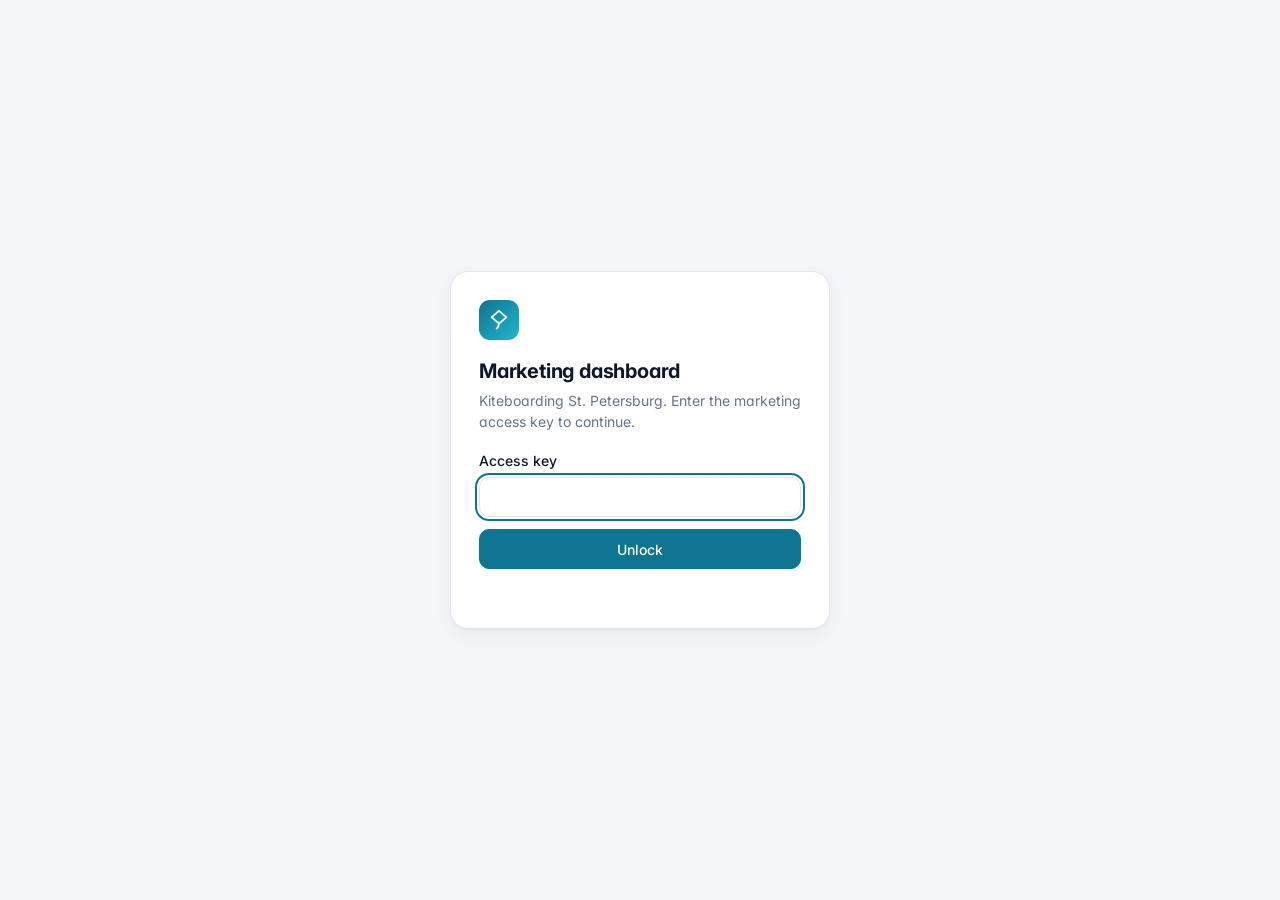
==== commit cf497830: "Point marketing script defaults at the new Monthly Numbers and Content Calendar tabs Co-Authored-By:" ====
--- a/marketing.html
+++ b/marketing.html
@@ -764,7 +764,7 @@
     $('score-hint').innerHTML = hint;
     $('score-hint').hidden = !hint;
   }
-  const ANALYTICS = () => state.model.A.tab || 'Analytics';
+  const ANALYTICS = () => state.model.A.tab || 'Monthly Numbers';
 
   function renderFunnel() {
     const A = state.model.A, k = state.month;
@@ -825,7 +825,7 @@
     if (!C.headers.length) {
       $('cc-count').textContent = '';
       $('cc-stats').textContent = '';
-      box.innerHTML = '<div class="empty">' + (C.error ? tabHint(C, C.tab || 'Blog Posts Update', 'Set CONTENT_TAB in marketing-api.gs to your content tab.') : 'No posts yet.') + '</div>';
+      box.innerHTML = '<div class="empty">' + (C.error ? tabHint(C, C.tab || 'Content Calendar', 'Set CONTENT_TAB in marketing-api.gs to your content tab.') : 'No posts yet.') + '</div>';
       return;
     }
     const today = startOfDay(new Date());
@@ -1105,7 +1105,7 @@
       [21, 'Year in review', 'Blog', 'Anthony', 'Idea'],
       ['', 'Partner with local surf shop', 'Instagram', 'Brad', 'Idea']
     ];
-    const content = { tab: 'Blog Posts Update', headers: ['Publish Date', 'Title', 'Platform', 'Owner', 'Status', 'Link'],
+    const content = { tab: 'Content Calendar', headers: ['Publish Date', 'Title', 'Platform', 'Owner', 'Status', 'Link'],
       rows: posts.map((p) => ({ 'Publish Date': p[0] === '' ? '' : day(p[0]), Title: p[1], Platform: p[2], Owner: p[3], Status: p[4], Link: '' })) };
     const goals = { tab: 'Goals', headers: ['Month', 'Leads Goal', 'Bookings Goal', 'Revenue Goal'], rows: [] };
     for (let mo = 0; mo < 12; mo++) {
@@ -1116,8 +1116,8 @@
     done[[day(-9), 'what to wear for winter kiting', 'blog'].join('|')] = { done: true, by: 'Nate', updated: '' };
     return {
       ok: true, updated: new Date().toISOString().slice(0, 19), file: '2025/ 26 KSP - Marketing (sample)',
-      sheets: ['Analytics', 'Blog Posts Update', 'Goals'],
-      analytics: { tab: 'Analytics', headers: Object.keys(rows[0]), rows }, content, goals, done
+      sheets: ['Monthly Numbers', 'Content Calendar', 'Goals'],
+      analytics: { tab: 'Monthly Numbers', headers: Object.keys(rows[0]), rows }, content, goals, done
     };
   }
 
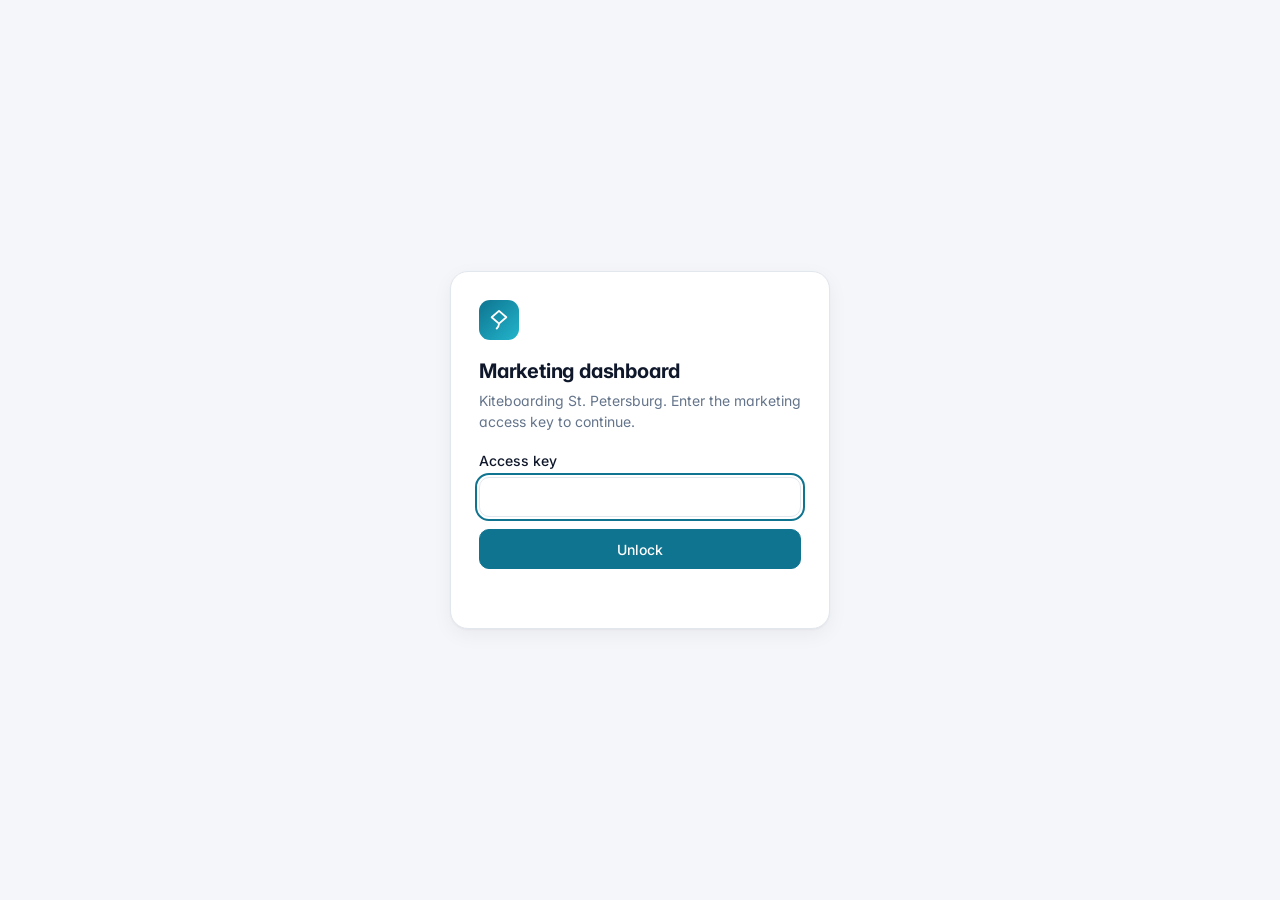
==== commit 822b02cc: "Marketing dashboard: content categories with idea banks Adds a Content categories section: one card " ====
--- a/marketing.html
+++ b/marketing.html
@@ -238,6 +238,23 @@
   .legend { display: flex; flex-wrap: wrap; gap: 6px 14px; color: var(--muted); font-size: 13px; }
   .legend span { display: inline-flex; align-items: center; gap: 6px; }
   .sw { display: inline-block; width: 10px; height: 10px; border-radius: 3px; }
+
+  /* Content categories */
+  .mix { display: flex; height: 12px; border-radius: 999px; overflow: hidden; background: var(--surface-2); margin-bottom: 6px; }
+  .mix i { display: block; height: 100%; }
+  .mix-cap { color: var(--muted); font-size: 12.5px; margin-bottom: 14px; }
+  .cats { display: grid; grid-template-columns: repeat(auto-fill, minmax(250px, 1fr)); gap: 12px; }
+  .cat { border: 1px solid var(--border); border-radius: 12px; padding: 14px; min-width: 0; }
+  .cat-head { display: flex; align-items: center; gap: 8px; justify-content: space-between; }
+  .cat-name { display: inline-flex; align-items: center; gap: 8px; font-weight: 600; min-width: 0; overflow-wrap: anywhere; }
+  .cat-name .sw { flex: none; }
+  .cat-sub { margin-top: 4px; color: var(--muted); font-size: 12.5px; }
+  .cat-sub b { color: var(--text); font-weight: 600; }
+  .cat ul { list-style: none; margin: 10px 0 0; padding: 10px 0 0; border-top: 1px solid var(--border); }
+  .cat li { padding: 4px 0; overflow-wrap: anywhere; }
+  .cat li span { color: var(--muted); font-size: 12.5px; margin-left: 6px; }
+  .cat .none { color: var(--muted); font-size: 13px; margin-top: 10px; }
+  .tag { display: inline-flex; align-items: center; gap: 6px; white-space: nowrap; }
   .sw.cur { background: var(--accent); }
   .sw.prev { background: var(--neutral); opacity: .35; }
   .tip {
@@ -403,6 +420,7 @@
         <svg viewBox="0 0 24 24" fill="none" stroke="currentColor" stroke-width="2" stroke-linecap="round" aria-hidden="true"><circle cx="11" cy="11" r="7"/><path d="m20 20-3.5-3.5"/></svg>
         <input class="field" id="cc-q" type="search" placeholder="Search posts" aria-label="Search the content calendar">
       </div>
+      <select class="status-filter" id="cc-cat" aria-label="Category" hidden></select>
       <select class="status-filter" id="cc-filter" aria-label="Show">
         <option value="todo">To do</option>
         <option value="">All</option>
@@ -411,6 +429,13 @@
     </div>
     <div class="team-msg" id="done-msg" role="alert"></div>
     <div class="panel-body"><div id="content"></div></div>
+  </section>
+
+  <!-- 4b. Content categories -->
+  <section class="panel" aria-labelledby="cat-h" id="cat-panel" hidden>
+    <div class="panel-head"><h2 id="cat-h">Content categories<span class="count" id="cat-count"></span></h2></div>
+    <p class="hint">Each category's published and planned posts, plus its idea bank: rows in the Content Calendar with Status <code>Idea</code>.</p>
+    <div class="panel-body"><div id="cats"></div></div>
   </section>
 
   <!-- 5. Reputation and reach -->
@@ -659,6 +684,7 @@
       h.find((x) => x !== dateCol) || null;
     const statusCol = findCol(h, [/status|stage/]);
     const platCol = findCol(h, [/platform|channel|where|network/]);
+    const catCol = findCol(h, [/categor|pillar|theme|series/]);
     const used = {};
     const rows = C.rows.map((r, i) => {
       const date = dateCol ? parseDate(r[dateCol]) : null;
@@ -669,11 +695,17 @@
       const rec = done[id];
       const status = statusCol ? String(r[statusCol] || '') : '';
       return { i, id, raw: r, date: date ? startOfDay(date) : null, title: titleCol ? String(r[titleCol] || '') : '',
+        cat: catCol ? String(r[catCol] || '').trim() : '', plat: platCol ? String(r[platCol] || '').trim() : '',
+        idea: /^ideas?$/i.test(status.trim()),
         done: rec ? !!rec.done : /^(done|published|posted|complete|completed|live)$/i.test(status.trim()),
         doneBy: rec ? rec.by : '', doneAt: rec ? rec.updated : '',
         hay: h.map((x) => String(r[x] == null ? '' : r[x])).join(' ').toLowerCase() };
     });
-    return { tab: C.tab, error: C.error, headers: h, rows, dateCol, titleCol };
+    // Categories in the order they first appear; ideas go to their category's idea bank, not the calendar.
+    const cats = [];
+    rows.forEach((r) => { if (r.cat && cats.indexOf(r.cat) < 0) cats.push(r.cat); });
+    return { tab: C.tab, error: C.error, headers: h, rows: rows.filter((r) => !r.idea), ideas: rows.filter((r) => r.idea),
+      dateCol, titleCol, catCol, cats };
   }
 
   function buildModel(data) {
@@ -819,7 +851,14 @@
     } else $('ch-table').innerHTML = '';
   }
 
+  const CAT_COLORS = ['--teal', '--blue', '--purple', '--orange', '--pink', '--green', '--warn', '--neutral'];
+  const catColor = (name) => {
+    const i = state.model.C.cats.indexOf(name);
+    return 'var(' + CAT_COLORS[(i < 0 ? CAT_COLORS.length - 1 : i) % CAT_COLORS.length] + ')';
+  };
+
   function renderContent() {
+    renderCats();
     const m = state.model, C = m.C;
     const box = $('content');
     if (!C.headers.length) {
@@ -838,7 +877,12 @@
 
     const q = $('cc-q').value.trim().toLowerCase();
     const f = $('cc-filter').value;
-    let list = C.rows.filter((r) => (!q || r.hay.indexOf(q) >= 0) && (!f || (f === 'done') === r.done));
+    const sel = $('cc-cat');
+    sel.hidden = !C.cats.length;
+    const cat = C.cats.indexOf(sel.value) >= 0 ? sel.value : '';
+    sel.innerHTML = '<option value="">All categories</option>' + C.cats.map((c) => '<option>' + esc(c) + '</option>').join('');
+    sel.value = cat;
+    let list = C.rows.filter((r) => (!q || r.hay.indexOf(q) >= 0) && (!f || (f === 'done') === r.done) && (!cat || r.cat === cat));
     // To do: oldest due first (overdue on top), undated last. Done: newest first.
     list = list.slice().sort((a, b) => {
       if (a.done !== b.done) return a.done ? 1 : -1;
@@ -859,6 +903,7 @@
       const v = r.raw[h];
       if (h === C.dateCol && r.date) return '<td>' + esc(fmtDay(r.date)) + flag(r) + '</td>';
       const s = String(v == null ? '' : v);
+      if (h === C.catCol && s.trim()) return '<td><span class="tag"><span class="sw" style="background:' + catColor(s.trim()) + '"></span>' + esc(s) + '</span></td>';
       if (/^https?:\/\//.test(s)) return '<td><a href="' + esc(s) + '" target="_blank" rel="noopener">Open</a></td>';
       return '<td' + (s.length > 40 || h === C.titleCol ? ' class="wrap"' : '') + '>' + (h === C.titleCol ? '<b>' + esc(s) + '</b>' : esc(s)) + '</td>';
     };
@@ -868,6 +913,32 @@
       cols.map((h) => '<th scope="col">' + esc(h) + '</th>').join('') + '</tr></thead><tbody>' +
       list.slice(0, TABLE_LIMIT).map((r) => '<tr' + (r.done ? ' class="is-done"' : '') + '>' + doneCell(r) + cols.map((h) => cell(h, r)).join('') + '</tr>').join('') +
       '</tbody></table></div>' + (list.length > TABLE_LIMIT ? '<div class="more">Showing ' + TABLE_LIMIT + '. Search to find others.</div>' : '');
+  }
+
+  function renderCats() {
+    const C = state.model.C;
+    $('cat-panel').hidden = !C.cats.length;
+    if (!C.cats.length) return;
+    const today = startOfDay(new Date());
+    const list = C.cats.map((name) => {
+      const posts = C.rows.filter((r) => r.cat === name);
+      const next = posts.filter((r) => !r.done && r.date && r.date >= today).sort((a, b) => a.date - b.date)[0];
+      return { name, posts, done: posts.filter((r) => r.done).length, planned: posts.filter((r) => !r.done).length,
+        ideas: C.ideas.filter((r) => r.cat === name), next };
+    });
+    const total = list.reduce((n, c) => n + c.posts.length, 0);
+    $('cat-count').textContent = String(list.length);
+    const mix = total ? '<div class="mix" role="img" aria-label="' + esc(list.map((c) => c.name + ' ' + Math.round(c.posts.length / total * 100) + '%').join(', ')) + '">' +
+      list.map((c) => c.posts.length ? '<i style="width:' + (c.posts.length / total * 100) + '%;background:' + catColor(c.name) + '" title="' + esc(c.name + ': ' + c.posts.length) + '"></i>' : '').join('') +
+      '</div><div class="mix-cap">Share of the ' + total + ' posts on the calendar, by category</div>' : '';
+    $('cats').innerHTML = mix + '<div class="cats">' + list.map((c) => {
+      const pill = c.next ? '<span class="pill info">Next: ' + esc(fmtDay(c.next.date)) + '</span>' : '<span class="pill warn">Nothing planned</span>';
+      const ideas = c.ideas.length
+        ? '<ul>' + c.ideas.map((r) => '<li>' + esc(r.title || 'Untitled idea') + (r.plat ? '<span>' + esc(r.plat) + '</span>' : '') + '</li>').join('') + '</ul>'
+        : '<div class="none">No ideas yet.</div>';
+      return '<div class="cat"><div class="cat-head"><span class="cat-name"><span class="sw" style="background:' + catColor(c.name) + '"></span>' + esc(c.name) + '</span>' + pill + '</div>' +
+        '<div class="cat-sub"><b>' + c.done + '</b> published · <b>' + c.planned + '</b> planned · <b>' + c.ideas.length + '</b> idea' + (c.ideas.length === 1 ? '' : 's') + '</div>' + ideas + '</div>';
+    }).join('') + '</div>';
   }
 
   function renderReach() {
@@ -1091,22 +1162,26 @@
     }
     const day = (d) => { const x = new Date(now.getFullYear(), now.getMonth(), now.getDate() + d); return x.getFullYear() + '-' + pad(x.getMonth() + 1) + '-' + pad(x.getDate()); };
     const posts = [
-      [-20, 'Fall wind season is here', 'Blog', 'Anthony', 'Published'],
-      [-16, 'Reel: first water start', 'Instagram', 'Brad', 'Published'],
-      [-12, 'Gift cards for the holidays', 'Facebook', 'Anthony', 'Published'],
-      [-9, 'What to wear for winter kiting', 'Blog', 'Nate', 'Draft'],
-      [-5, 'Student spotlight: Sarah', 'Instagram', 'Brad', 'In progress'],
-      [-2, 'Wipeout of the week', 'TikTok', 'Nate', 'Planned'],
-      [1, 'Best launch spots in St. Pete', 'Blog', 'Anthony', 'Draft'],
-      [3, 'Sunset session at the Skyway', 'Instagram', 'Brad', 'Planned'],
-      [6, 'Kite lesson FAQ', 'Website', 'Anthony', 'Planned'],
-      [10, 'Black Friday lesson packs', 'Email', 'Anthony', 'Idea'],
-      [14, 'Behind the scenes: gear check', 'TikTok', 'Nate', 'Idea'],
-      [21, 'Year in review', 'Blog', 'Anthony', 'Idea'],
-      ['', 'Partner with local surf shop', 'Instagram', 'Brad', 'Idea']
+      [-20, 'Fall wind season is here', 'Blog', 'Anthony', 'Published', 'Spots & Conditions'],
+      [-16, 'Reel: first water start', 'Instagram', 'Brad', 'Published', 'Learn to Kite'],
+      [-12, 'Gift cards for the holidays', 'Facebook', 'Anthony', 'Published', 'Lessons & Offers'],
+      [-9, 'What to wear for winter kiting', 'Blog', 'Nate', 'Draft', 'Gear'],
+      [-5, 'Student spotlight: Sarah', 'Instagram', 'Brad', 'In progress', 'Community'],
+      [-2, 'Wipeout of the week', 'TikTok', 'Nate', 'Planned', 'Community'],
+      [1, 'Best launch spots in St. Pete', 'Blog', 'Anthony', 'Draft', 'Spots & Conditions'],
+      [3, 'Sunset session at the Skyway', 'Instagram', 'Brad', 'Planned', 'Community'],
+      [6, 'Kite lesson FAQ', 'Website', 'Anthony', 'Planned', 'Learn to Kite'],
+      [12, 'Black Friday lesson packs', 'Email', 'Anthony', 'Planned', 'Lessons & Offers'],
+      ['', 'What to expect at your first lesson', 'Blog', '', 'Idea', 'Learn to Kite'],
+      ['', 'Is kiteboarding hard to learn?', 'Blog', '', 'Idea', 'Learn to Kite'],
+      ['', 'Best beginner kite setup for Tampa Bay', 'Blog', '', 'Idea', 'Gear'],
+      ['', 'Reading a Tampa Bay wind forecast', 'Blog', '', 'Idea', 'Spots & Conditions'],
+      ['', 'Your first jump, step by step', 'Instagram', '', 'Idea', 'Progression'],
+      ['', 'Meet our instructors', 'Instagram', '', 'Idea', 'Community'],
+      ['', 'Group lesson weekend', 'Email', '', 'Idea', 'Lessons & Offers']
     ];
-    const content = { tab: 'Content Calendar', headers: ['Publish Date', 'Title', 'Platform', 'Owner', 'Status', 'Link'],
-      rows: posts.map((p) => ({ 'Publish Date': p[0] === '' ? '' : day(p[0]), Title: p[1], Platform: p[2], Owner: p[3], Status: p[4], Link: '' })) };
+    const content = { tab: 'Content Calendar', headers: ['Publish Date', 'Title', 'Platform', 'Owner', 'Status', 'Link', 'Category'],
+      rows: posts.map((p) => ({ 'Publish Date': p[0] === '' ? '' : day(p[0]), Title: p[1], Platform: p[2], Owner: p[3], Status: p[4], Link: '', Category: p[5] })) };
     const goals = { tab: 'Goals', headers: ['Month', 'Leads Goal', 'Bookings Goal', 'Revenue Goal'], rows: [] };
     for (let mo = 0; mo < 12; mo++) {
       goals.rows.push({ Month: now.getFullYear() + '-' + pad(mo + 1) + '-01', 'Leads Goal': Math.round(150 * season[mo]),
@@ -1146,6 +1221,7 @@
   $('trend-metric').addEventListener('change', (e) => { state.trendMetric = e.target.value; renderTrend(); });
   $('cc-q').addEventListener('input', () => state.model && renderContent());
   $('cc-filter').addEventListener('change', () => state.model && renderContent());
+  $('cc-cat').addEventListener('change', () => state.model && renderContent());
   $('content').addEventListener('click', (e) => {
     const b = e.target.closest('button[data-done]');
     if (b && !b.disabled) markDone(b.dataset.id, b.dataset.done === 'yes');
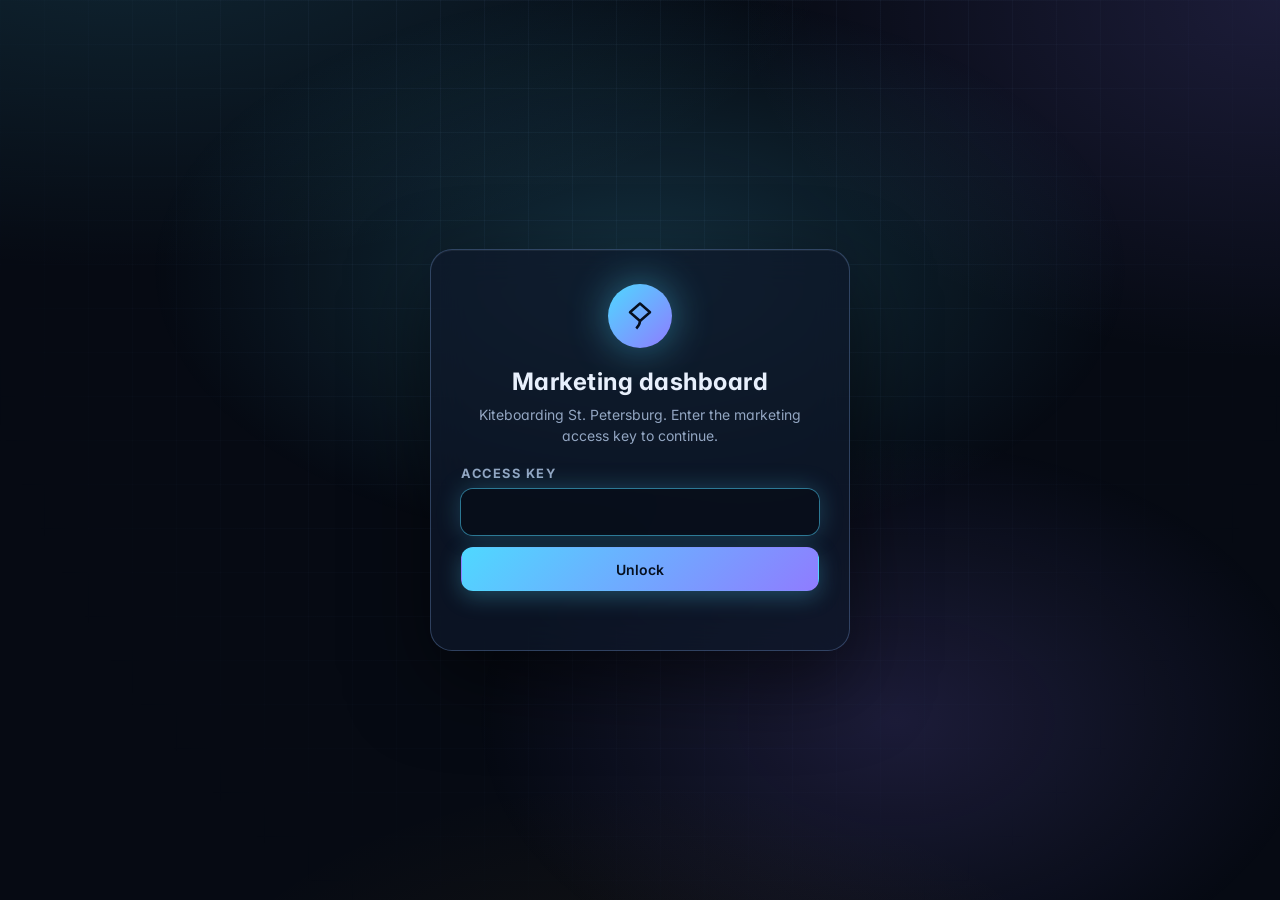
==== commit 5cd20058: "Restyle team dashboard and marketing page in the IDEAS prototype style Adds theme.css (dark glass pa" ====
--- a/marketing.html
+++ b/marketing.html
@@ -332,6 +332,7 @@
     .reach { grid-template-columns: repeat(2, minmax(0, 1fr)); gap: 10px; }
   }
 </style>
+<link rel="stylesheet" href="theme.css">
 </head>
 <body>
 
@@ -584,11 +585,13 @@
     { key: 'followers', label: 'Followers', agg: 'last', re: [/follower|subscriber|fans|page likes/] },
     { key: 'reviews', label: 'Google reviews', agg: 'last', re: [/review/] },
     { key: 'rating', label: 'Rating', kind: 'rating', agg: 'avg-last', re: [/rating|stars/] },
+    { key: 'videoViews', label: 'Video views', agg: 'sum', re: [/video views?|youtube views?/] },
+    { key: 'watch', label: 'Watch hours', agg: 'sum', re: [/watch/] },
     { key: 'calls', label: 'Calls', agg: 'sum', re: [/call/] },
     { key: 'views', label: 'Profile views', agg: 'sum', re: [/profile view|gbp|business profile|listing view|views?$/] },
     { key: 'engagement', label: 'Engagement', agg: 'sum', re: [/engag|likes|comments|shares|saves/] }
   ];
-  const REACH = ['followers', 'reviews', 'rating', 'calls', 'views', 'engagement'];
+  const REACH = ['followers', 'videoViews', 'watch', 'reviews', 'rating', 'calls', 'views', 'engagement'];
 
   // Which month a row belongs to: a date column, or Month + Year columns.
   function monthReader(headers, rows) {
@@ -1136,7 +1139,8 @@
       { name: 'Google', spend: 420, imp: 26000, ctr: 0.05, lead: 0.07, book: 0.42, aov: 260 },
       { name: 'Instagram', spend: 180, imp: 38000, ctr: 0.012, lead: 0.06, book: 0.3, aov: 230, fol: 2100, grow: 45 },
       { name: 'Facebook', spend: 120, imp: 22000, ctr: 0.01, lead: 0.05, book: 0.28, aov: 220, fol: 3400, grow: 15 },
-      { name: 'TikTok', spend: 60, imp: 30000, ctr: 0.007, lead: 0.04, book: 0.2, aov: 210, fol: 600, grow: 70 }
+      { name: 'TikTok', spend: 60, imp: 30000, ctr: 0.007, lead: 0.04, book: 0.2, aov: 210, fol: 600, grow: 70 },
+      { name: 'YouTube', spend: 0, imp: 9000, ctr: 0.015, lead: 0.05, book: 0.3, aov: 240, fol: 1450, grow: 12, video: 5200 }
     ];
     const rows = [];
     let n = 0;
@@ -1155,7 +1159,9 @@
             Followers: c.fol ? Math.round(c.fol + c.grow * n * (0.9 + rand() * 0.2)) : '',
             'Google Reviews': c.name === 'Google' ? 118 + Math.round(n * 2.6) : '',
             Rating: c.name === 'Google' ? (4.8 + (n % 3) * 0.05).toFixed(1) : '',
-            Calls: c.name === 'Google' ? Math.round(40 * s * (0.8 + rand() * 0.4)) : ''
+            Calls: c.name === 'Google' ? Math.round(40 * s * (0.8 + rand() * 0.4)) : '',
+            'Video Views': c.video ? Math.round(c.video * k) : '',
+            'Watch Hours': c.video ? Math.round(c.video * k * 0.05) : ''
           });
         });
       }
--- a/theme.css
+++ b/theme.css
@@ -0,0 +1,250 @@
+/*
+  Shared look for the team dashboard (index.html) and the marketing page (marketing.html).
+  Style taken from the IDEAS prototype: dark "night sky" background with a faint blueprint grid,
+  frosted-glass panels, and a cyan-to-violet glow for the main actions.
+
+  This file only restyles. It loads after each page's own <style> block and reuses the same
+  class names and color variables, so no page markup or JavaScript depends on it.
+*/
+
+:root {
+  color-scheme: dark;
+
+  /* Prototype palette */
+  --cyan: #4fd8ff;
+  --violet: #8f7cff;
+  --gold: #f2b52c;
+  --line: rgba(130, 170, 230, 0.16);
+  --line-2: rgba(130, 170, 230, 0.3);
+  --glass: rgba(15, 24, 42, 0.72);
+  --glass-2: rgba(22, 34, 58, 0.78);
+  --grad: linear-gradient(135deg, #4fd8ff 0%, #8f7cff 100%);
+  --glow: 0 0 0 1px rgba(79, 216, 255, 0.45), 0 0 24px rgba(79, 216, 255, 0.25);
+
+  /* The pages' own variables, mapped onto that palette (always dark, like the prototype) */
+  --bg: #060a13;
+  --surface: var(--glass);
+  --surface-2: rgba(255, 255, 255, 0.045);
+  --border: var(--line);
+  --text: #e8f0fc;
+  --muted: #93a6c2;
+  --accent: #4fd8ff;
+  --accent-hover: #7fe3ff;
+  --accent-soft: rgba(79, 216, 255, 0.13);
+  --on-accent: #061020;
+  --shadow: 0 20px 60px rgba(0, 0, 0, 0.35), inset 0 1px 0 rgba(255, 255, 255, 0.04);
+  --radius: 16px;
+
+  --info: #93c5fd;   --info-soft: rgba(59, 130, 246, 0.18);
+  --ok: #4ade80;     --ok-soft: rgba(74, 222, 128, 0.14);
+  --warn: #f2b52c;   --warn-soft: rgba(242, 181, 44, 0.12);
+  --danger: #ff7a8a; --danger-soft: rgba(255, 122, 138, 0.14);
+  --neutral: #cbd5e1; --neutral-soft: rgba(148, 163, 184, 0.16);
+
+  --green: #4ade80;  --green-soft: rgba(74, 222, 128, 0.16);
+  --blue: #93c5fd;   --blue-soft: rgba(59, 130, 246, 0.2);
+  --purple: #b9a8ff; --purple-soft: rgba(143, 124, 255, 0.2);
+  --orange: #fdba74; --orange-soft: rgba(249, 115, 22, 0.18);
+  --pink: #f9a8d4;   --pink-soft: rgba(236, 72, 153, 0.18);
+  --teal: #5eead4;   --teal-soft: rgba(20, 184, 166, 0.18);
+}
+
+/* ---------- Page background ---------- */
+html { background: var(--bg); }
+body {
+  min-height: 100vh;
+  color: var(--text);
+  background:
+    radial-gradient(1200px 600px at 10% -10%, rgba(79, 216, 255, 0.14), transparent 60%),
+    radial-gradient(900px 600px at 100% 0%, rgba(143, 124, 255, 0.16), transparent 60%),
+    radial-gradient(800px 500px at 50% 120%, rgba(242, 181, 44, 0.07), transparent 60%),
+    var(--bg);
+  background-attachment: fixed;
+}
+/* Faint blueprint grid behind everything */
+body::before {
+  content: ""; position: fixed; inset: 0; pointer-events: none; z-index: 0;
+  background-image:
+    linear-gradient(rgba(130, 170, 230, 0.05) 1px, transparent 1px),
+    linear-gradient(90deg, rgba(130, 170, 230, 0.05) 1px, transparent 1px);
+  background-size: 44px 44px;
+  -webkit-mask-image: radial-gradient(ellipse at 50% 0%, #000 30%, transparent 80%);
+  mask-image: radial-gradient(ellipse at 50% 0%, #000 30%, transparent 80%);
+}
+.wrap, .gate { position: relative; z-index: 1; }
+a { color: var(--cyan); }
+::selection { background: rgba(79, 216, 255, 0.35); color: #fff; }
+* { scrollbar-width: thin; scrollbar-color: rgba(130, 170, 230, 0.3) transparent; }
+
+/* ---------- Buttons ---------- */
+.btn {
+  height: 38px; border-radius: 11px; border-color: var(--line-2);
+  background: rgba(255, 255, 255, 0.04); color: var(--text); font-weight: 600;
+  transition: background 0.15s, border-color 0.15s, box-shadow 0.15s, transform 0.1s;
+}
+.btn:hover { border-color: var(--cyan); background: rgba(79, 216, 255, 0.08); text-decoration: none; }
+.btn:active { transform: translateY(1px); }
+.btn-primary {
+  background: var(--grad); border-color: transparent; color: var(--on-accent);
+  box-shadow: 0 6px 22px rgba(79, 216, 255, 0.28);
+}
+.btn-primary:hover { background: var(--grad); filter: brightness(1.1); box-shadow: 0 8px 28px rgba(79, 216, 255, 0.4); }
+.btn-danger { color: var(--danger); }
+.btn-danger:hover { border-color: var(--danger); background: rgba(255, 122, 138, 0.1); }
+.btn:disabled { opacity: 0.45; cursor: not-allowed; }
+
+/* ---------- Inputs and dropdowns ---------- */
+.field, select, textarea, .note-form textarea {
+  border-color: var(--line-2);
+  background-color: rgba(5, 10, 20, 0.6);
+  color: var(--text);
+}
+select option, select optgroup { background: #0d1628; color: var(--text); }
+.field:focus, select:focus, textarea:focus, .note-form textarea:focus {
+  outline: none; border-color: transparent; box-shadow: var(--glow);
+}
+.field::placeholder, textarea::placeholder { color: #61748f; }
+.search .field { background: rgba(5, 10, 20, 0.6); border-color: var(--line); }
+.search .field:focus { background: rgba(5, 10, 20, 0.75); border-color: transparent; }
+.status-filter { background-color: rgba(5, 10, 20, 0.6); border-color: var(--line); }
+
+/* ---------- Key gate ---------- */
+.gate {
+  background:
+    radial-gradient(700px 400px at 50% 30%, rgba(79, 216, 255, 0.18), transparent 70%),
+    radial-gradient(600px 400px at 70% 80%, rgba(143, 124, 255, 0.16), transparent 70%);
+}
+.gate-card {
+  max-width: 420px; padding: 34px 30px 28px; border-radius: 22px; text-align: center;
+  background: var(--glass); border-color: var(--line-2);
+  -webkit-backdrop-filter: blur(18px); backdrop-filter: blur(18px);
+  box-shadow: 0 30px 80px rgba(0, 0, 0, 0.5), inset 0 1px 0 rgba(255, 255, 255, 0.06);
+}
+.gate-card .logo { width: 64px; height: 64px; margin: 0 auto; border-radius: 50%; box-shadow: 0 0 40px rgba(79, 216, 255, 0.45); }
+.gate-card .logo svg { width: 30px; height: 30px; }
+.gate-card h1 { font-size: 1.5rem; letter-spacing: 0.02em; }
+.gate-card label { text-align: left; color: var(--muted); font-size: 0.8rem; text-transform: uppercase; letter-spacing: 0.12em; font-weight: 700; }
+.gate-card .field { height: 46px; border-radius: 12px; text-align: center; letter-spacing: 0.08em; font-size: 1rem; }
+.gate-card .btn { height: 44px; border-radius: 12px; }
+.gate-card .btn:not(.btn-primary) { margin-top: 8px; }
+
+/* ---------- Header ---------- */
+.logo { background: var(--grad); color: var(--on-accent); box-shadow: 0 0 22px rgba(79, 216, 255, 0.35); }
+.topbar {
+  position: sticky; top: 12px; z-index: 30;
+  padding: 12px 16px; border-radius: 18px;
+  background: rgba(6, 10, 19, 0.78); border: 1px solid var(--line);
+  -webkit-backdrop-filter: blur(16px); backdrop-filter: blur(16px);
+  box-shadow: 0 16px 40px rgba(0, 0, 0, 0.35);
+}
+.brand h1 { letter-spacing: 0.01em; font-size: 18px; }
+.brand .brand-sub {
+  font-size: 0.72rem; text-transform: uppercase; letter-spacing: 0.16em; font-weight: 700; color: var(--cyan);
+}
+.actions .updated { font-size: 0.78rem; display: inline-flex; align-items: center; gap: 6px; }
+.actions .updated:not(:empty)::before {
+  content: ""; width: 7px; height: 7px; border-radius: 50%; background: var(--ok); box-shadow: 0 0 10px var(--ok);
+}
+
+/* ---------- Banners ---------- */
+.banner {
+  border: 1px solid rgba(242, 181, 44, 0.35); background: rgba(242, 181, 44, 0.1); color: #f6deab;
+}
+.banner.error { border-color: rgba(255, 122, 138, 0.45); background: rgba(255, 122, 138, 0.12); color: #ffd0d6; }
+
+/* ---------- Glass cards: KPIs and panels ---------- */
+.kpi, .panel {
+  background: var(--glass); border-color: var(--line);
+  -webkit-backdrop-filter: blur(14px); backdrop-filter: blur(14px);
+  box-shadow: var(--shadow);
+}
+.kpi { position: relative; overflow: hidden; }
+.kpi::after {
+  content: ""; position: absolute; left: 18px; right: 18px; top: 0; height: 1px;
+  background: linear-gradient(90deg, transparent, rgba(79, 216, 255, 0.5), transparent);
+}
+.kpi-label { font-size: 0.72rem; text-transform: uppercase; letter-spacing: 0.14em; font-weight: 700; color: var(--muted); }
+.kpi-accent .kpi-value {
+  color: var(--cyan);
+  background: var(--grad); -webkit-background-clip: text; background-clip: text; -webkit-text-fill-color: transparent;
+}
+.panel-head { border-bottom: 1px solid var(--line); margin-bottom: 14px; padding-bottom: 14px; background: linear-gradient(180deg, rgba(79, 216, 255, 0.05), transparent); border-radius: var(--radius) var(--radius) 0 0; }
+.panel-head h2 { font-size: 1rem; letter-spacing: 0.01em; }
+.panel-head h2::before {
+  content: ""; display: inline-block; width: 8px; height: 8px; margin-right: 10px; vertical-align: 2px;
+  border-radius: 50%; background: var(--grad); box-shadow: 0 0 10px rgba(79, 216, 255, 0.6);
+}
+.section-title { color: var(--cyan); letter-spacing: 0.16em; font-size: 0.72rem; font-weight: 700; }
+
+/* Inner cards (lesson requests, availability, categories, reach) */
+.req, .avail-col, .cat, .reach > div {
+  background: rgba(255, 255, 255, 0.03); border-color: var(--line);
+  transition: border-color 0.15s, box-shadow 0.15s;
+}
+.req:hover, .cat:hover, .reach > div:hover { border-color: var(--line-2); box-shadow: 0 0 0 1px rgba(79, 216, 255, 0.12), 0 10px 30px rgba(0, 0, 0, 0.25); }
+.avail-col h3 { background: linear-gradient(180deg, rgba(79, 216, 255, 0.07), rgba(255, 255, 255, 0.02)); border-color: var(--line); }
+.req-notes, .team-notes { background: rgba(5, 10, 20, 0.45); border: 1px solid var(--line); }
+.book-form { background: rgba(5, 10, 20, 0.45); border: 1px solid var(--line); }
+.team { border-top-color: var(--line-2); }
+.cnotes summary { color: var(--cyan); }
+
+/* Pills: add a thin matching edge so they read as glowing tags */
+.pill { border: 1px solid rgba(148, 163, 184, 0.25); }
+.pill.info { border-color: rgba(147, 197, 253, 0.35); }
+.pill.ok, .pill.complete { border-color: rgba(74, 222, 128, 0.4); }
+.pill.warn { border-color: rgba(242, 181, 44, 0.4); }
+.pill.danger { border-color: rgba(255, 122, 138, 0.45); }
+.pill.jetski { border-color: rgba(253, 186, 116, 0.4); }
+.pill.repeat { border-color: rgba(185, 168, 255, 0.45); }
+
+/* ---------- Switches (Jetski, client type, Completed) ---------- */
+.seg { background: rgba(255, 255, 255, 0.04); border-color: var(--line); }
+.seg button:hover:not(:disabled) { color: var(--text); }
+.seg button[aria-pressed="true"] { background: rgba(79, 216, 255, 0.16); color: #fff; box-shadow: inset 0 0 0 1px rgba(79, 216, 255, 0.4); }
+.seg button[data-jetski="yes"][aria-pressed="true"] { background: var(--orange); color: #1f0d00; box-shadow: 0 0 14px rgba(253, 186, 116, 0.35); }
+.seg button[data-client="repeat"][aria-pressed="true"] { background: var(--violet); color: #0b0626; box-shadow: 0 0 14px rgba(143, 124, 255, 0.4); }
+.seg button[data-client="complete"][aria-pressed="true"],
+.seg button[data-done="yes"][aria-pressed="true"] { background: var(--ok); color: #04210f; box-shadow: 0 0 14px rgba(74, 222, 128, 0.35); }
+
+/* ---------- Calendar ---------- */
+.cal { border-color: var(--line); background: rgba(5, 10, 20, 0.3); }
+.cal-dow div { background: rgba(255, 255, 255, 0.04); border-color: var(--line); text-transform: uppercase; letter-spacing: 0.1em; font-size: 11px; }
+.cal-day { border-color: var(--line); }
+.cal-day:hover { background: rgba(79, 216, 255, 0.06); }
+.cal-day.out { background: rgba(0, 0, 0, 0.18); }
+.cal-day.today { background: rgba(79, 216, 255, 0.1); }
+.cal-day.today .cal-num { background: var(--grad); color: var(--on-accent); box-shadow: 0 0 12px rgba(79, 216, 255, 0.5); }
+.cal-day.selected { box-shadow: inset 0 0 0 1px var(--cyan), inset 0 0 18px rgba(79, 216, 255, 0.2); }
+.gcal { border-color: var(--line-2); box-shadow: 0 0 0 1px rgba(255, 255, 255, 0.06), 0 20px 50px rgba(0, 0, 0, 0.45); }
+.ev-list > li, .detail li { border-color: var(--line); }
+
+/* ---------- Marketing charts and tables ---------- */
+.goal-track, .mix { background: rgba(255, 255, 255, 0.06); }
+.goal-track i, .funnel .track i, .hbars .track i { background: var(--grad); box-shadow: 0 0 12px rgba(79, 216, 255, 0.35); }
+.grp i.cur, .sw.cur { background: linear-gradient(180deg, #4fd8ff 0%, #8f7cff 100%); }
+.grp:hover i.cur { background: linear-gradient(180deg, #7fe3ff 0%, #a597ff 100%); }
+.grp.sel { background: rgba(79, 216, 255, 0.1); }
+.bars, .gridline { border-color: var(--line); }
+.tip {
+  background: rgba(12, 20, 36, 0.95); color: #fff; border: 1px solid rgba(79, 216, 255, 0.4);
+  box-shadow: 0 16px 40px rgba(0, 0, 0, 0.5), 0 0 30px rgba(79, 216, 255, 0.15);
+}
+.table-wrap { border-color: var(--line); background: rgba(5, 10, 20, 0.3); }
+th { background: rgba(255, 255, 255, 0.04); text-transform: uppercase; letter-spacing: 0.08em; font-size: 11.5px; }
+th, td { border-color: var(--line); }
+tbody tr:hover td { background: rgba(79, 216, 255, 0.05); }
+.hint code { background: rgba(79, 216, 255, 0.08); border: 1px solid rgba(79, 216, 255, 0.18); color: var(--text); }
+.toolbar select, .panel-head select { background-color: rgba(5, 10, 20, 0.6); border-color: var(--line-2); }
+
+/* ---------- Focus ---------- */
+.btn:focus-visible, .seg button:focus-visible, .cal-day:focus-visible, .grp:focus-visible, .cnotes summary:focus-visible { outline: 2px solid var(--gold); outline-offset: 2px; }
+
+@media (prefers-reduced-motion: reduce) {
+  .btn, .req, .cat, .reach > div { transition: none; }
+}
+
+/* Phone: header scrolls away like the prototype, so it doesn't cover the page */
+@media (max-width: 640px) {
+  .topbar { position: static; padding: 12px; }
+  .panel-head { margin-bottom: 10px; padding-bottom: 10px; }
+}
